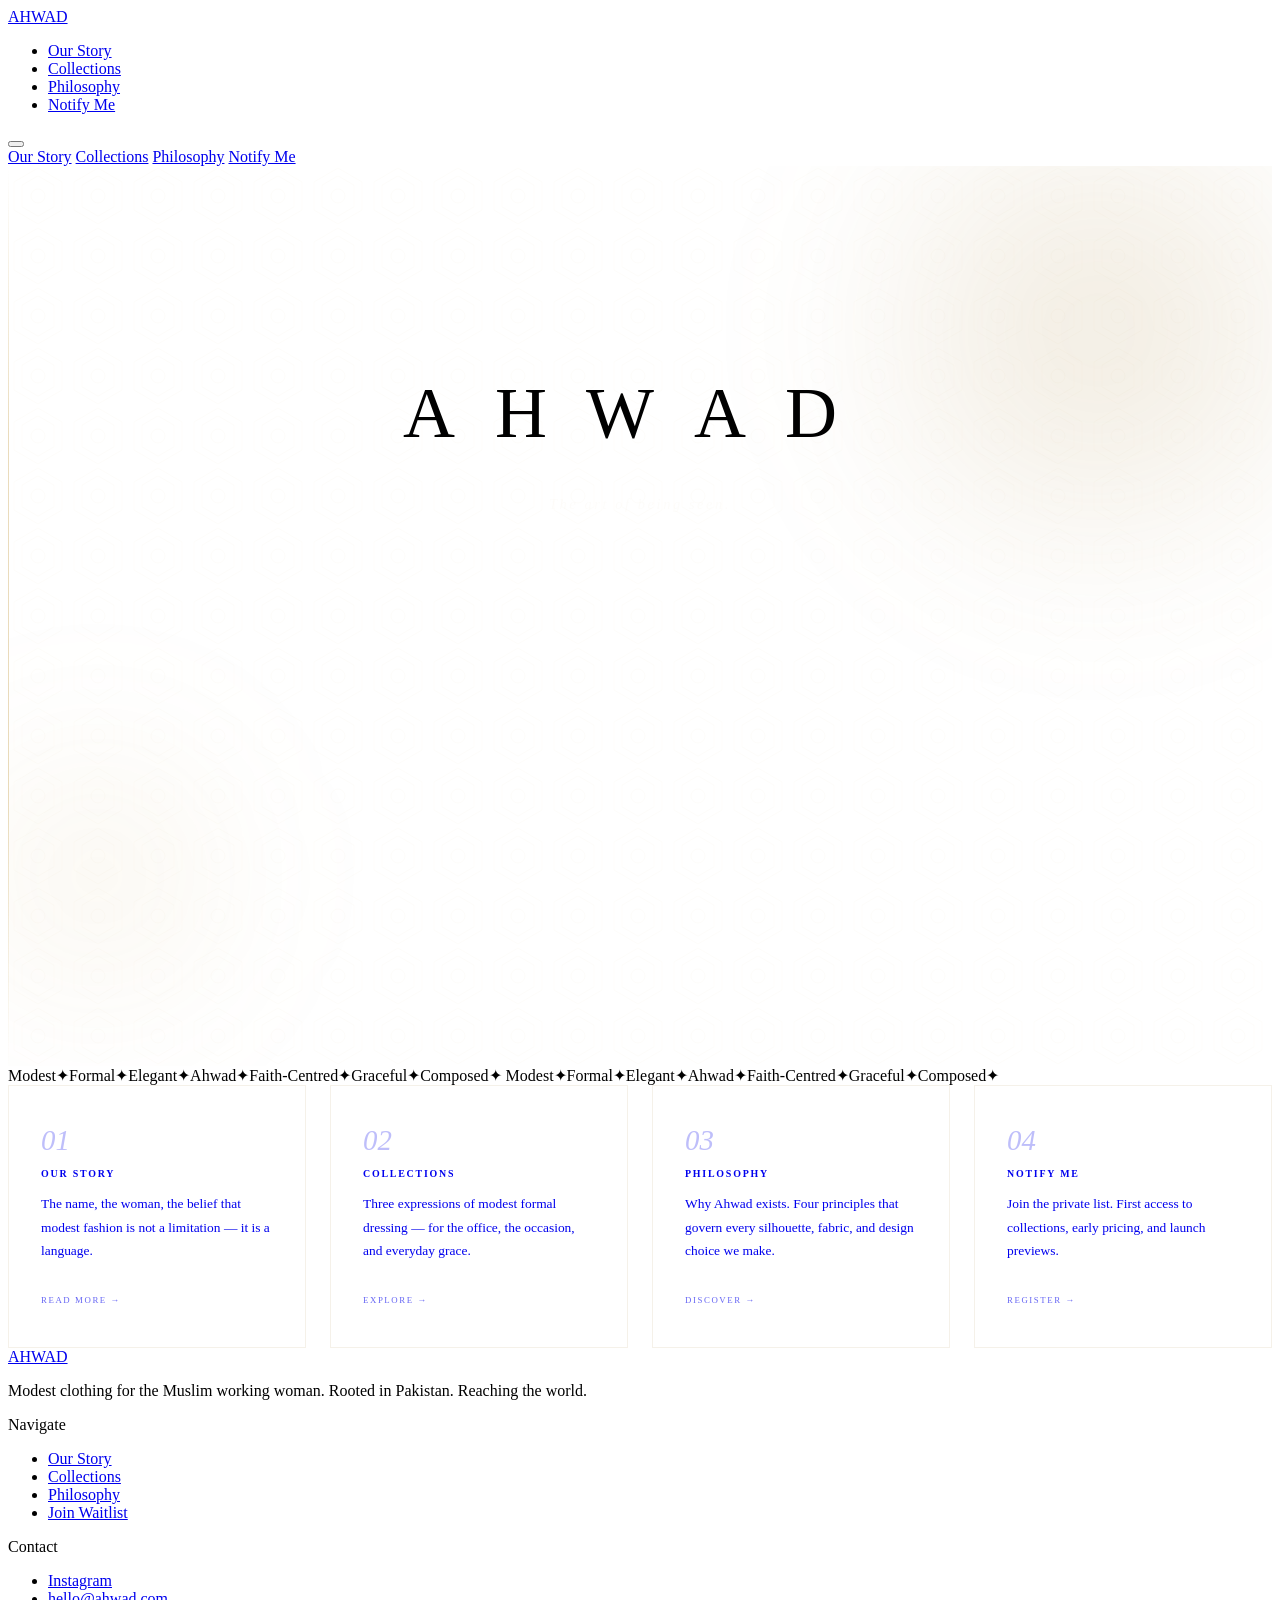
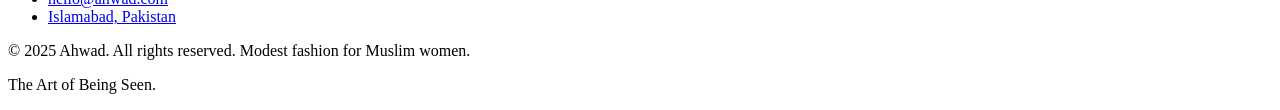
==== index.html @ e4bbf9d6 "Add files via upload" ====
<!DOCTYPE html>
<html lang="en">
<head>
<meta charset="UTF-8"/>
<meta name="viewport" content="width=device-width,initial-scale=1.0"/>
<title>Ahwad — Modest Clothing for Muslim Women | Pakistan &amp; Middle East</title>
<meta name="description" content="Ahwad is a modest fashion brand for Muslim working women in Pakistan and the Middle East. Elegant modest clothing that honours your faith without compromising elegance."/>
<meta name="keywords" content="modest fashion Pakistan, modest clothing Muslim women, Islamic formal wear, hijab fashion, modest workwear, halal fashion"/>
<meta name="robots" content="index,follow"/>
<link rel="canonical" href="https://ahwad.com/"/>
<meta property="og:type" content="website"/>
<meta property="og:url" content="https://ahwad.com/"/>
<meta property="og:title" content="Ahwad — Modest Clothing for Muslim Women"/>
<meta property="og:description" content="Elegant modest fashion for the Muslim working woman in Pakistan and the Middle East."/>
<meta property="og:site_name" content="Ahwad"/>
<meta name="twitter:card" content="summary_large_image"/>
<script type="application/ld+json">{"@context":"https://schema.org","@type":"ClothingStore","name":"Ahwad","description":"Modest fashion brand for Muslim women in Pakistan and the Middle East.","url":"https://ahwad.com","address":{"@type":"PostalAddress","addressLocality":"Islamabad","addressCountry":"PK"},"areaServed":["Pakistan","United Arab Emirates","Saudi Arabia","Kuwait","Qatar"]}</script>
<link rel="preconnect" href="https://fonts.googleapis.com"/>
<link rel="preconnect" href="https://fonts.gstatic.com" crossorigin/>
<link href="https://fonts.googleapis.com/css2?family=Cormorant+Garamond:ital,wght@0,300;1,300;1,400&family=Cinzel:wght@400&family=Jost:wght@300;400&display=swap" rel="stylesheet"/>
<link rel="stylesheet" href="css/style.css"/>
<style>
/* ── HOME ONLY ── */
#ld{position:fixed;inset:0;z-index:9000;background:var(--ink2);display:flex;flex-direction:column;align-items:center;justify-content:center;transition:opacity .7s,visibility .7s}
#ld.out{opacity:0;visibility:hidden}
.lw{display:flex;overflow:hidden}
.lc{font-family:var(--fD);font-size:clamp(2rem,7vw,4.5rem);letter-spacing:.55em;color:var(--c);display:inline-block;transform:translateY(110%);opacity:0;will-change:transform}
.ll{width:0;height:1px;background:var(--g2);margin-top:1.6rem;transition:width .9s ease}
.ls{font-family:var(--fS);font-size:.9rem;font-style:italic;letter-spacing:.18em;color:rgba(250,246,238,.3);margin-top:.9rem;opacity:0;transition:opacity .6s}

.hero{min-height:100svh;position:relative;display:flex;align-items:center;overflow:hidden}
.hbg2{position:absolute;inset:0;background:var(--ink2)}
.orb{position:absolute;border-radius:50%;filter:blur(70px);pointer-events:none;will-change:transform}
.o1{width:min(600px,80vw);height:min(600px,80vw);right:-10%;top:-15%;background:radial-gradient(circle,rgba(160,120,40,.16) 0%,transparent 70%);animation:o1 14s ease-in-out infinite}
.o2{width:min(380px,60vw);height:min(380px,60vw);left:-8%;bottom:0;background:radial-gradient(circle,rgba(196,154,64,.09) 0%,transparent 70%);animation:o2 18s ease-in-out infinite}
@keyframes o1{0%,100%{transform:translate(0,0)}50%{transform:translate(-3%,4%)}}
@keyframes o2{0%,100%{transform:translate(0,0)}50%{transform:translate(2%,-3%)}}
.hiso{position:absolute;inset:0;opacity:.045;background-image:url("data:image/svg+xml,%3Csvg width='60' height='60' viewBox='0 0 60 60' xmlns='http://www.w3.org/2000/svg'%3E%3Cg fill='none' stroke='%23C49840' stroke-width='.6'%3E%3Cpolygon points='30,2 54,16 54,44 30,58 6,44 6,16'/%3E%3Cpolygon points='30,10 46,19 46,41 30,50 14,41 14,19'/%3E%3Ccircle cx='30' cy='30' r='7'/%3E%3C/g%3E%3C/svg%3E")}
.hrl{position:absolute;left:var(--px);top:0;bottom:0;width:1px;background:linear-gradient(to bottom,transparent,rgba(196,154,64,.35) 30%,rgba(196,154,64,.35) 70%,transparent)}
.hcnt{position:relative;z-index:2;padding:0 var(--px) 0 clamp(2.5rem,8vw,7rem);max-width:min(860px,90vw);width:100%}
.hey{display:flex;align-items:center;gap:.9rem;margin-bottom:clamp(1.8rem,4vw,3rem);opacity:0;transform:translateY(14px)}
.eyd{width:5px;height:5px;border-radius:50%;background:var(--g2);animation:pd 2.8s ease-in-out infinite}
@keyframes pd{0%,100%{opacity:1;transform:scale(1)}50%{opacity:.25;transform:scale(.6)}}
.hey span{font-family:var(--fD);font-size:clamp(.48rem,.8vw,.6rem);letter-spacing:.32em;text-transform:uppercase;color:var(--g2)}
.ht{font-family:var(--fS);font-size:clamp(2.8rem,8vw,6.5rem);font-weight:300;line-height:1.02;color:var(--c);margin-bottom:clamp(1.5rem,3vw,2.5rem)}
.tl{display:block;overflow:hidden}.ti{display:block;transform:translateY(110%);will-change:transform}
.ht em{font-style:italic;color:var(--g3)}.ind{padding-left:clamp(1.5rem,4vw,3.5rem)}
.hds{font-family:var(--fS);font-size:clamp(1rem,1.8vw,1.16rem);font-weight:300;font-style:italic;color:rgba(250,246,238,.5);line-height:1.8;max-width:min(460px,85vw);margin-bottom:clamp(2rem,4vw,3.5rem);opacity:0;transform:translateY(18px)}
.hct{display:flex;align-items:center;gap:clamp(1.2rem,3vw,2.5rem);flex-wrap:wrap;opacity:0;transform:translateY(18px)}
.bln{font-family:var(--fD);font-size:clamp(.52rem,.75vw,.6rem);letter-spacing:.2em;text-transform:uppercase;color:rgba(250,246,238,.38);text-decoration:none;border-bottom:1px solid rgba(196,154,64,.22);padding-bottom:2px;transition:all .3s}
.bln:hover{color:var(--g3);border-color:var(--g3)}
.hsc{position:absolute;bottom:clamp(1.5rem,3vw,2.5rem);left:var(--px);display:flex;align-items:center;gap:.9rem;z-index:2;opacity:0}
.scl{width:36px;height:1px;background:rgba(196,154,64,.35);position:relative;overflow:hidden}
.scl::after{content:'';position:absolute;top:0;left:-100%;width:100%;height:100%;background:var(--g2);animation:sp 2.2s ease-in-out infinite}
@keyframes sp{0%{left:-100%}100%{left:100%}}
.sct{font-family:var(--fD);font-size:.52rem;letter-spacing:.28em;text-transform:uppercase;color:rgba(196,154,64,.38)}

/* Quick links grid on home */
.ql{padding:var(--sp) var(--px);background:var(--c);display:grid;grid-template-columns:repeat(4,1fr);gap:1.5rem}
.ql-card{
  display:block;text-decoration:none;padding:2.5rem 2rem;
  background:var(--wh);border:1px solid rgba(160,120,40,.1);
  position:relative;overflow:hidden;transition:transform .4s,border-color .4s,box-shadow .4s;
}
.ql-card::after{content:'';position:absolute;left:0;top:0;bottom:0;width:2px;background:linear-gradient(to bottom,var(--g),var(--g2));transform:scaleY(0);transform-origin:bottom;transition:transform .4s cubic-bezier(.77,0,.18,1)}
.ql-card:hover{transform:translateY(-4px);border-color:rgba(160,120,40,.28);box-shadow:0 8px 30px rgba(160,120,40,.07)}
.ql-card:hover::after{transform:scaleY(1)}
.ql-num{font-family:var(--fS);font-size:1.8rem;font-weight:300;font-style:italic;color:var(--g);opacity:.25;display:block;margin-bottom:.8rem;line-height:1}
.ql-card h3{font-family:var(--fD);font-size:.62rem;letter-spacing:.18em;text-transform:uppercase;color:var(--g);margin-bottom:.5rem}
.ql-card p{font-family:var(--fB);font-weight:300;font-size:.84rem;line-height:1.75;color:var(--ink3)}
.ql-arrow{display:inline-block;margin-top:1.2rem;font-family:var(--fD);font-size:.55rem;letter-spacing:.18em;text-transform:uppercase;color:var(--g2);opacity:.6;transition:opacity .3s,transform .3s}
.ql-card:hover .ql-arrow{opacity:1;transform:translateX(4px)}

@media(max-width:1024px){.ql{grid-template-columns:1fr 1fr}}
@media(max-width:640px){.ql{grid-template-columns:1fr}.hrl{display:none}}
</style>
</head>
<body>

<div id="ld" role="status" aria-label="Loading">
  <div class="lw" aria-hidden="true">
    <span class="lc" id="l0">A</span><span class="lc" id="l1">H</span><span class="lc" id="l2">W</span><span class="lc" id="l3">A</span><span class="lc" id="l4">D</span>
  </div>
  <div class="ll" id="ll"></div>
  <p class="ls" id="ls">The art of being seen.</p>
</div>

<nav id="nav" role="navigation" aria-label="Main navigation">
  <a class="nav-logo" href="index.html">AHWAD</a>
  <ul class="nav-links">
    <li><a href="about.html">Our Story</a></li>
    <li><a href="collections.html">Collections</a></li>
    <li><a href="philosophy.html">Philosophy</a></li>
    <li><a href="waitlist.html">Notify Me</a></li>
  </ul>
  <button class="hbg" id="hbg" aria-label="Open menu" aria-expanded="false"><span></span><span></span><span></span></button>
</nav>
<div class="mob" id="mob" role="dialog" aria-modal="true">
  <a href="about.html" onclick="closeMenu()">Our Story</a>
  <a href="collections.html" onclick="closeMenu()">Collections</a>
  <a href="philosophy.html" onclick="closeMenu()">Philosophy</a>
  <a href="waitlist.html" onclick="closeMenu()">Notify Me</a>
</div>

<section class="hero" aria-labelledby="hero-h">
  <div class="hbg2" aria-hidden="true"></div>
  <div class="orb o1" aria-hidden="true"></div>
  <div class="orb o2" aria-hidden="true"></div>
  <div class="hiso" aria-hidden="true"></div>
  <div class="hrl" aria-hidden="true"></div>
  <div class="hcnt">
    <p class="hey" id="ey"><span class="eyd" aria-hidden="true"></span><span>Modest Fashion — Pakistan &amp; Middle East — Launching Soon</span></p>
    <h1 class="ht" id="hero-h">
      <span class="tl"><span class="ti" id="t0">The art</span></span>
      <span class="tl"><span class="ti ind" id="t1">of being <em>seen.</em></span></span>
    </h1>
    <p class="hds" id="hd">For the Muslim woman who moves through the world with intention — dressed not to seek attention, but impossible to ignore.</p>
    <div class="hct" id="hc">
      <a href="waitlist.html" class="btn-gold"><span>Join the Waitlist</span></a>
      <a href="about.html" class="bln">Our Story</a>
    </div>
  </div>
  <div class="hsc" id="hs" aria-hidden="true"><div class="scl"></div><span class="sct">Explore</span></div>
</section>

<div class="mq" aria-hidden="true">
  <div class="mqt">
    <span class="mi">Modest</span><span class="ms">✦</span><span class="mi">Formal</span><span class="ms">✦</span><span class="mi">Elegant</span><span class="ms">✦</span><span class="mi">Ahwad</span><span class="ms">✦</span><span class="mi">Faith-Centred</span><span class="ms">✦</span><span class="mi">Graceful</span><span class="ms">✦</span><span class="mi">Composed</span><span class="ms">✦</span>
    <span class="mi">Modest</span><span class="ms">✦</span><span class="mi">Formal</span><span class="ms">✦</span><span class="mi">Elegant</span><span class="ms">✦</span><span class="mi">Ahwad</span><span class="ms">✦</span><span class="mi">Faith-Centred</span><span class="ms">✦</span><span class="mi">Graceful</span><span class="ms">✦</span><span class="mi">Composed</span><span class="ms">✦</span>
  </div>
</div>

<section class="ql" aria-label="Site navigation cards">
  <a class="ql-card rv" href="about.html" aria-label="Read our brand story">
    <span class="ql-num">01</span>
    <h3>Our Story</h3>
    <p>The name, the woman, the belief that modest fashion is not a limitation — it is a language.</p>
    <span class="ql-arrow">Read More →</span>
  </a>
  <a class="ql-card rv d1" href="collections.html" aria-label="View our collections">
    <span class="ql-num">02</span>
    <h3>Collections</h3>
    <p>Three expressions of modest formal dressing — for the office, the occasion, and everyday grace.</p>
    <span class="ql-arrow">Explore →</span>
  </a>
  <a class="ql-card rv d2" href="philosophy.html" aria-label="Our design philosophy">
    <span class="ql-num">03</span>
    <h3>Philosophy</h3>
    <p>Why Ahwad exists. Four principles that govern every silhouette, fabric, and design choice we make.</p>
    <span class="ql-arrow">Discover →</span>
  </a>
  <a class="ql-card rv d3" href="waitlist.html" aria-label="Join the waitlist">
    <span class="ql-num">04</span>
    <h3>Notify Me</h3>
    <p>Join the private list. First access to collections, early pricing, and launch previews.</p>
    <span class="ql-arrow">Register →</span>
  </a>
</section>

<footer role="contentinfo">
  <div class="fg">
    <div class="fb"><a class="fbl" href="index.html">AHWAD</a><p>Modest clothing for the Muslim working woman. Rooted in Pakistan. Reaching the world.</p></div>
    <nav class="fc" aria-label="Footer nav"><span class="fct">Navigate</span><ul><li><a href="about.html">Our Story</a></li><li><a href="collections.html">Collections</a></li><li><a href="philosophy.html">Philosophy</a></li><li><a href="waitlist.html">Join Waitlist</a></li></ul></nav>
    <div class="fc"><span class="fct">Contact</span><ul><li><a href="https://instagram.com/ahwad" rel="noopener" target="_blank">Instagram</a></li><li><a href="mailto:hello@ahwad.com">hello@ahwad.com</a></li><li><a href="about.html">Islamabad, Pakistan</a></li></ul></div>
  </div>
  <div class="fbt"><p>© 2025 Ahwad. All rights reserved. Modest fashion for Muslim women.</p><p>The Art of Being Seen.</p></div>
</footer>

<script>
(function(){
  function t(el,d,p){if(!el)return;setTimeout(()=>Object.assign(el.style,p),d)}
  [0,1,2,3,4].forEach(i=>{t(document.getElementById('l'+i),160+i*75,{transition:'transform .65s cubic-bezier(.33,1,.68,1),opacity .65s',transform:'translateY(0)',opacity:'1'})});
  t(document.getElementById('ll'),600,{width:'140px'});
  t(document.getElementById('ls'),800,{opacity:'1'});
  let started=false;
  function startHero(){
    if(started)return;started=true;
    t(document.getElementById('ey'),60,{transition:'opacity .65s ease,transform .65s ease',opacity:'1',transform:'translateY(0)'});
    t(document.getElementById('t0'),160,{transition:'transform .9s cubic-bezier(.33,1,.68,1)',transform:'translateY(0)'});
    t(document.getElementById('t1'),300,{transition:'transform .9s cubic-bezier(.33,1,.68,1)',transform:'translateY(0)'});
    t(document.getElementById('hd'),500,{transition:'opacity .75s ease,transform .75s ease',opacity:'1',transform:'translateY(0)'});
    t(document.getElementById('hc'),660,{transition:'opacity .75s ease,transform .75s ease',opacity:'1',transform:'translateY(0)'});
    t(document.getElementById('hs'),1050,{transition:'opacity .7s ease',opacity:'1'});
  }
  window.addEventListener('load',()=>setTimeout(()=>{document.getElementById('ld').classList.add('out');startHero()},1800));
  setTimeout(()=>{document.getElementById('ld').classList.add('out');startHero()},3200);
})();
</script>
<script src="js/nav.js"></script>
</body>
</html>
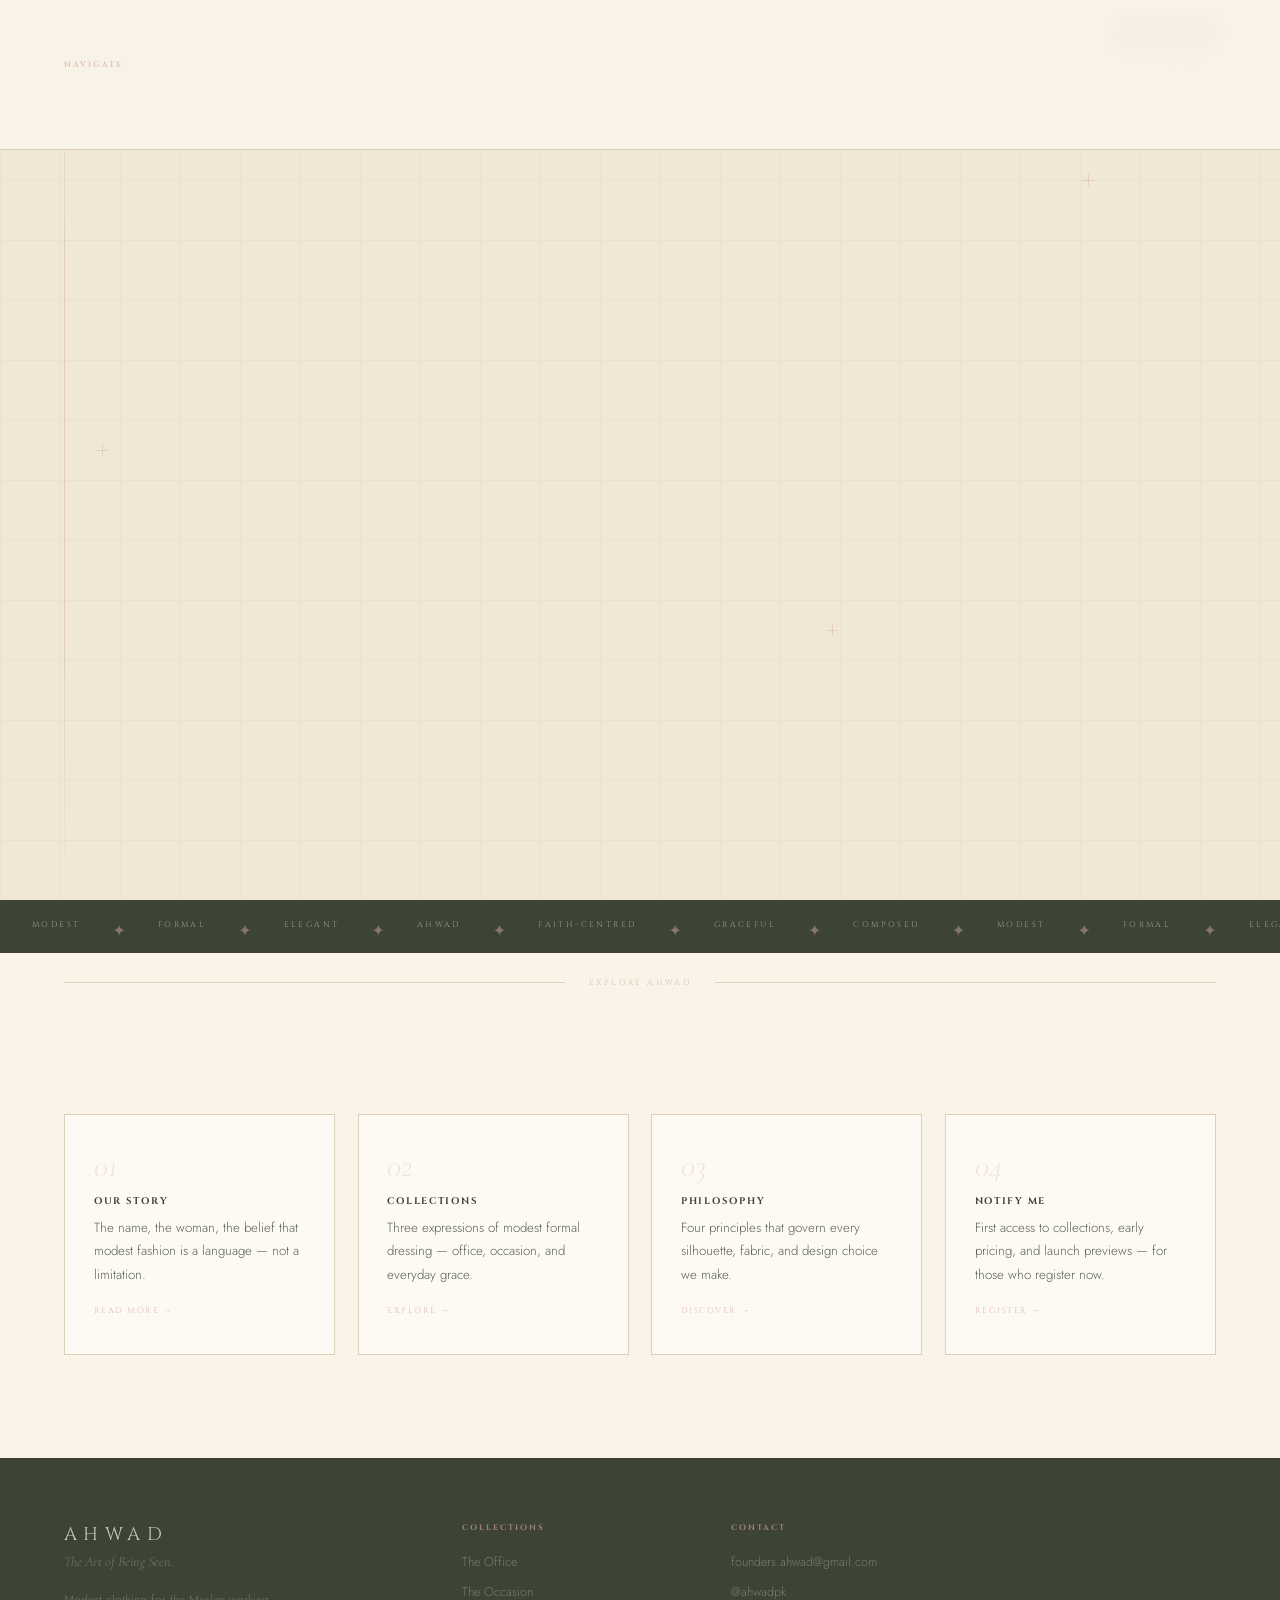
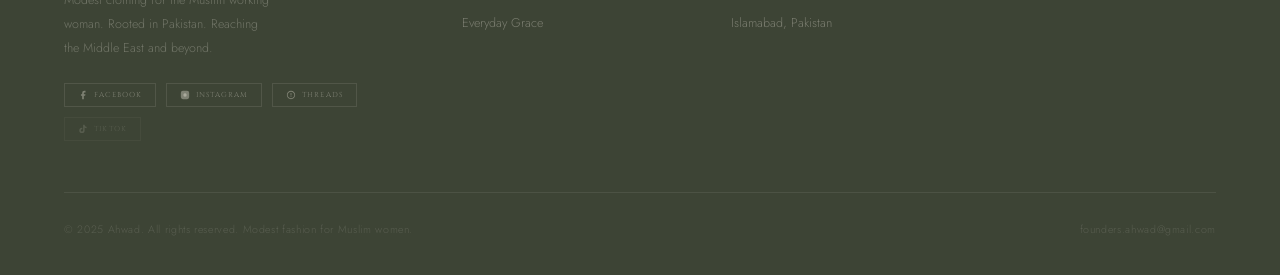
==== commit b61bd860: "Add files via upload" ====
--- a/index.html
+++ b/index.html
@@ -1,101 +1,107 @@
 <!DOCTYPE html>
 <html lang="en">
 <head>
-<meta charset="UTF-8"/>
-<meta name="viewport" content="width=device-width,initial-scale=1.0"/>
+<meta charset="UTF-8"/><meta name="viewport" content="width=device-width,initial-scale=1.0"/>
 <title>Ahwad — Modest Clothing for Muslim Women | Pakistan &amp; Middle East</title>
-<meta name="description" content="Ahwad is a modest fashion brand for Muslim working women in Pakistan and the Middle East. Elegant modest clothing that honours your faith without compromising elegance."/>
-<meta name="keywords" content="modest fashion Pakistan, modest clothing Muslim women, Islamic formal wear, hijab fashion, modest workwear, halal fashion"/>
+<meta name="description" content="Ahwad is a modest fashion brand for Muslim working women in Pakistan and the Middle East. Elegant modest clothing, formal hijab styles, and occasion wear that honours your faith."/>
+<meta name="keywords" content="modest fashion Pakistan, modest clothing Muslim women, Islamic formal wear, hijab fashion, modest workwear, halal fashion, Pakistani modest brand"/>
 <meta name="robots" content="index,follow"/>
 <link rel="canonical" href="https://ahwad.com/"/>
-<meta property="og:type" content="website"/>
-<meta property="og:url" content="https://ahwad.com/"/>
+<meta property="og:type" content="website"/><meta property="og:url" content="https://ahwad.com/"/>
 <meta property="og:title" content="Ahwad — Modest Clothing for Muslim Women"/>
 <meta property="og:description" content="Elegant modest fashion for the Muslim working woman in Pakistan and the Middle East."/>
-<meta property="og:site_name" content="Ahwad"/>
 <meta name="twitter:card" content="summary_large_image"/>
-<script type="application/ld+json">{"@context":"https://schema.org","@type":"ClothingStore","name":"Ahwad","description":"Modest fashion brand for Muslim women in Pakistan and the Middle East.","url":"https://ahwad.com","address":{"@type":"PostalAddress","addressLocality":"Islamabad","addressCountry":"PK"},"areaServed":["Pakistan","United Arab Emirates","Saudi Arabia","Kuwait","Qatar"]}</script>
-<link rel="preconnect" href="https://fonts.googleapis.com"/>
-<link rel="preconnect" href="https://fonts.gstatic.com" crossorigin/>
-<link href="https://fonts.googleapis.com/css2?family=Cormorant+Garamond:ital,wght@0,300;1,300;1,400&family=Cinzel:wght@400&family=Jost:wght@300;400&display=swap" rel="stylesheet"/>
-<link rel="stylesheet" href="css/style.css"/>
+<script type="application/ld+json">{"@context":"https://schema.org","@type":"ClothingStore","name":"Ahwad","description":"Modest fashion brand for Muslim women in Pakistan and the Middle East.","url":"https://ahwad.com","email":"founders.ahwad@gmail.com","sameAs":["https://www.facebook.com/AhwadPk/","https://www.instagram.com/ahwadpk/","https://www.threads.com/@ahwadpk"],"address":{"@type":"PostalAddress","addressLocality":"Islamabad","addressCountry":"PK"},"areaServed":["Pakistan","UAE","Saudi Arabia","Kuwait","Qatar"]}</script>
+<link rel="stylesheet" href="style.css"/>
 <style>
-/* ── HOME ONLY ── */
-#ld{position:fixed;inset:0;z-index:9000;background:var(--ink2);display:flex;flex-direction:column;align-items:center;justify-content:center;transition:opacity .7s,visibility .7s}
+/* ── HOME LOADER ── */
+#ld{position:fixed;inset:0;z-index:9000;background:var(--parch);display:flex;flex-direction:column;align-items:center;justify-content:center;transition:opacity .7s,visibility .7s;border-bottom:none}
 #ld.out{opacity:0;visibility:hidden}
 .lw{display:flex;overflow:hidden}
-.lc{font-family:var(--fD);font-size:clamp(2rem,7vw,4.5rem);letter-spacing:.55em;color:var(--c);display:inline-block;transform:translateY(110%);opacity:0;will-change:transform}
-.ll{width:0;height:1px;background:var(--g2);margin-top:1.6rem;transition:width .9s ease}
-.ls{font-family:var(--fS);font-size:.9rem;font-style:italic;letter-spacing:.18em;color:rgba(250,246,238,.3);margin-top:.9rem;opacity:0;transition:opacity .6s}
-
-.hero{min-height:100svh;position:relative;display:flex;align-items:center;overflow:hidden}
-.hbg2{position:absolute;inset:0;background:var(--ink2)}
-.orb{position:absolute;border-radius:50%;filter:blur(70px);pointer-events:none;will-change:transform}
-.o1{width:min(600px,80vw);height:min(600px,80vw);right:-10%;top:-15%;background:radial-gradient(circle,rgba(160,120,40,.16) 0%,transparent 70%);animation:o1 14s ease-in-out infinite}
-.o2{width:min(380px,60vw);height:min(380px,60vw);left:-8%;bottom:0;background:radial-gradient(circle,rgba(196,154,64,.09) 0%,transparent 70%);animation:o2 18s ease-in-out infinite}
-@keyframes o1{0%,100%{transform:translate(0,0)}50%{transform:translate(-3%,4%)}}
-@keyframes o2{0%,100%{transform:translate(0,0)}50%{transform:translate(2%,-3%)}}
-.hiso{position:absolute;inset:0;opacity:.045;background-image:url("data:image/svg+xml,%3Csvg width='60' height='60' viewBox='0 0 60 60' xmlns='http://www.w3.org/2000/svg'%3E%3Cg fill='none' stroke='%23C49840' stroke-width='.6'%3E%3Cpolygon points='30,2 54,16 54,44 30,58 6,44 6,16'/%3E%3Cpolygon points='30,10 46,19 46,41 30,50 14,41 14,19'/%3E%3Ccircle cx='30' cy='30' r='7'/%3E%3C/g%3E%3C/svg%3E")}
-.hrl{position:absolute;left:var(--px);top:0;bottom:0;width:1px;background:linear-gradient(to bottom,transparent,rgba(196,154,64,.35) 30%,rgba(196,154,64,.35) 70%,transparent)}
-.hcnt{position:relative;z-index:2;padding:0 var(--px) 0 clamp(2.5rem,8vw,7rem);max-width:min(860px,90vw);width:100%}
-.hey{display:flex;align-items:center;gap:.9rem;margin-bottom:clamp(1.8rem,4vw,3rem);opacity:0;transform:translateY(14px)}
-.eyd{width:5px;height:5px;border-radius:50%;background:var(--g2);animation:pd 2.8s ease-in-out infinite}
+.lc{font-family:var(--fD);font-size:clamp(2rem,7vw,4.5rem);letter-spacing:.55em;color:var(--sage);display:inline-block;transform:translateY(110%);opacity:0}
+.ll{width:0;height:1px;background:var(--rose);margin-top:1.4rem;transition:width .9s ease}
+.ls{font-family:var(--fS);font-size:.9rem;font-style:italic;letter-spacing:.18em;color:var(--sage3);margin-top:.9rem;opacity:0;transition:opacity .6s}
+/* sketch line under loader logo */
+.l-rule{width:0;height:1px;background:var(--parch3);margin-top:.4rem;transition:width 1.2s .2s ease}
+
+/* ── HERO ── */
+.hero{min-height:100svh;position:relative;display:flex;align-items:center;overflow:hidden;background:var(--parch2)}
+/* sketch grid lines */
+.hero-grid{position:absolute;inset:0;opacity:.06;
+  background-image:linear-gradient(var(--sage3) 1px,transparent 1px),linear-gradient(90deg,var(--sage3) 1px,transparent 1px);
+  background-size:60px 60px}
+/* sketch cross marks */
+.hero-cross{position:absolute;pointer-events:none}
+.hero-cross::before,.hero-cross::after{content:'';position:absolute;background:var(--rose);opacity:.25}
+.hero-cross::before{width:1px;height:12px;top:-6px;left:0}
+.hero-cross::after{width:12px;height:1px;top:0;left:-6px}
+.hc1{top:20%;right:15%}
+.hc2{bottom:30%;right:35%}
+.hc3{top:50%;left:8%}
+
+.hero-rule{position:absolute;left:var(--px);top:0;bottom:0;width:1px;background:linear-gradient(to bottom,transparent,rgba(196,137,122,.3) 30%,rgba(196,137,122,.3) 70%,transparent)}
+.hero-content{position:relative;z-index:2;padding:0 var(--px) 0 clamp(2.5rem,8vw,7rem);max-width:min(860px,90vw);width:100%}
+
+.hey{display:flex;align-items:center;gap:.9rem;margin-bottom:clamp(2rem,4vw,3rem);opacity:0;transform:translateY(14px)}
+.eyd{width:5px;height:5px;border-radius:50%;background:var(--rose);animation:pd 2.8s ease-in-out infinite}
 @keyframes pd{0%,100%{opacity:1;transform:scale(1)}50%{opacity:.25;transform:scale(.6)}}
-.hey span{font-family:var(--fD);font-size:clamp(.48rem,.8vw,.6rem);letter-spacing:.32em;text-transform:uppercase;color:var(--g2)}
-.ht{font-family:var(--fS);font-size:clamp(2.8rem,8vw,6.5rem);font-weight:300;line-height:1.02;color:var(--c);margin-bottom:clamp(1.5rem,3vw,2.5rem)}
-.tl{display:block;overflow:hidden}.ti{display:block;transform:translateY(110%);will-change:transform}
-.ht em{font-style:italic;color:var(--g3)}.ind{padding-left:clamp(1.5rem,4vw,3.5rem)}
-.hds{font-family:var(--fS);font-size:clamp(1rem,1.8vw,1.16rem);font-weight:300;font-style:italic;color:rgba(250,246,238,.5);line-height:1.8;max-width:min(460px,85vw);margin-bottom:clamp(2rem,4vw,3.5rem);opacity:0;transform:translateY(18px)}
+.hey span{font-family:var(--fD);font-size:clamp(.48rem,.75vw,.58rem);letter-spacing:.32em;text-transform:uppercase;color:var(--sage3)}
+
+.ht{font-family:var(--fS);font-size:clamp(3rem,8.5vw,7rem);font-weight:300;line-height:1.0;color:var(--sage);margin-bottom:clamp(1.5rem,3vw,2.5rem)}
+.tl{display:block;overflow:hidden}
+.ti{display:block;transform:translateY(110%)}
+.ht em{font-style:italic;color:var(--rose)}
+.ind{padding-left:clamp(1.5rem,4vw,4rem)}
+
+.hds{font-family:var(--fS);font-size:clamp(1rem,1.8vw,1.18rem);font-weight:300;font-style:italic;color:var(--sage3);line-height:1.8;max-width:min(460px,85vw);margin-bottom:clamp(2rem,4vw,3.5rem);opacity:0;transform:translateY(18px)}
 .hct{display:flex;align-items:center;gap:clamp(1.2rem,3vw,2.5rem);flex-wrap:wrap;opacity:0;transform:translateY(18px)}
-.bln{font-family:var(--fD);font-size:clamp(.52rem,.75vw,.6rem);letter-spacing:.2em;text-transform:uppercase;color:rgba(250,246,238,.38);text-decoration:none;border-bottom:1px solid rgba(196,154,64,.22);padding-bottom:2px;transition:all .3s}
-.bln:hover{color:var(--g3);border-color:var(--g3)}
-.hsc{position:absolute;bottom:clamp(1.5rem,3vw,2.5rem);left:var(--px);display:flex;align-items:center;gap:.9rem;z-index:2;opacity:0}
-.scl{width:36px;height:1px;background:rgba(196,154,64,.35);position:relative;overflow:hidden}
-.scl::after{content:'';position:absolute;top:0;left:-100%;width:100%;height:100%;background:var(--g2);animation:sp 2.2s ease-in-out infinite}
-@keyframes sp{0%{left:-100%}100%{left:100%}}
-.sct{font-family:var(--fD);font-size:.52rem;letter-spacing:.28em;text-transform:uppercase;color:rgba(196,154,64,.38)}
-
-/* Quick links grid on home */
-.ql{padding:var(--sp) var(--px);background:var(--c);display:grid;grid-template-columns:repeat(4,1fr);gap:1.5rem}
-.ql-card{
-  display:block;text-decoration:none;padding:2.5rem 2rem;
-  background:var(--wh);border:1px solid rgba(160,120,40,.1);
-  position:relative;overflow:hidden;transition:transform .4s,border-color .4s,box-shadow .4s;
-}
-.ql-card::after{content:'';position:absolute;left:0;top:0;bottom:0;width:2px;background:linear-gradient(to bottom,var(--g),var(--g2));transform:scaleY(0);transform-origin:bottom;transition:transform .4s cubic-bezier(.77,0,.18,1)}
-.ql-card:hover{transform:translateY(-4px);border-color:rgba(160,120,40,.28);box-shadow:0 8px 30px rgba(160,120,40,.07)}
-.ql-card:hover::after{transform:scaleY(1)}
-.ql-num{font-family:var(--fS);font-size:1.8rem;font-weight:300;font-style:italic;color:var(--g);opacity:.25;display:block;margin-bottom:.8rem;line-height:1}
-.ql-card h3{font-family:var(--fD);font-size:.62rem;letter-spacing:.18em;text-transform:uppercase;color:var(--g);margin-bottom:.5rem}
-.ql-card p{font-family:var(--fB);font-weight:300;font-size:.84rem;line-height:1.75;color:var(--ink3)}
-.ql-arrow{display:inline-block;margin-top:1.2rem;font-family:var(--fD);font-size:.55rem;letter-spacing:.18em;text-transform:uppercase;color:var(--g2);opacity:.6;transition:opacity .3s,transform .3s}
+
+/* sketch decorative bracket on hero right */
+.hero-bracket{position:absolute;right:clamp(2rem,8vw,8rem);top:50%;transform:translateY(-50%);width:160px;opacity:0}
+.hero-bracket svg{width:100%;height:auto}
+
+/* ── HOME NAV CARDS ── */
+.ql{padding:var(--sp) var(--px);background:var(--parch);display:grid;grid-template-columns:repeat(4,1fr);gap:1.4rem}
+.ql-card{display:block;text-decoration:none;padding:2.2rem 1.8rem;position:relative}
+.ql-card::after{content:'';position:absolute;top:.4rem;left:.4rem;right:.4rem;bottom:.4rem;border:1px solid transparent;transition:border-color .4s;pointer-events:none}
+.ql-card:hover::after{border-color:rgba(196,137,122,.2)}
+.ql-card:hover{transform:translateY(-3px);box-shadow:0 6px 28px rgba(196,137,122,.08)}
+.ql-num{font-family:var(--fS);font-size:2rem;font-weight:300;font-style:italic;color:var(--rose);opacity:.2;display:block;margin-bottom:.8rem;line-height:1}
+.ql-card h3{font-family:var(--fD);font-size:.6rem;letter-spacing:.18em;text-transform:uppercase;color:var(--sage);margin-bottom:.5rem}
+.ql-card p{font-family:var(--fB);font-weight:300;font-size:.83rem;line-height:1.75;color:var(--sage2)}
+.ql-arrow{display:inline-block;margin-top:1.2rem;font-family:var(--fD);font-size:.52rem;letter-spacing:.18em;text-transform:uppercase;color:var(--rose);opacity:.55;transition:opacity .3s,transform .3s}
 .ql-card:hover .ql-arrow{opacity:1;transform:translateX(4px)}
 
+/* sketch divider */
+.sketch-div{padding:1.5rem var(--px);display:flex;align-items:center;gap:1.5rem;background:var(--parch)}
+.sketch-div::before,.sketch-div::after{content:'';flex:1;height:1px;background:var(--parch3)}
+.sketch-div span{font-family:var(--fD);font-size:.5rem;letter-spacing:.3em;text-transform:uppercase;color:var(--rose);opacity:.5;white-space:nowrap}
+
 @media(max-width:1024px){.ql{grid-template-columns:1fr 1fr}}
-@media(max-width:640px){.ql{grid-template-columns:1fr}.hrl{display:none}}
+@media(max-width:640px){.ql{grid-template-columns:1fr}.hero-rule{display:none}.hero-bracket{display:none}}
 </style>
 </head>
 <body>
-
-<div id="ld" role="status" aria-label="Loading">
+<div id="ld" role="status" aria-label="Loading Ahwad">
   <div class="lw" aria-hidden="true">
     <span class="lc" id="l0">A</span><span class="lc" id="l1">H</span><span class="lc" id="l2">W</span><span class="lc" id="l3">A</span><span class="lc" id="l4">D</span>
   </div>
+  <div class="l-rule" id="lr"></div>
   <div class="ll" id="ll"></div>
   <p class="ls" id="ls">The art of being seen.</p>
 </div>
 
 <nav id="nav" role="navigation" aria-label="Main navigation">
-  <a class="nav-logo" href="index.html">AHWAD</a>
+  <a class="nav-logo" href="index.html" aria-label="Ahwad Home">AHWAD</a>
   <ul class="nav-links">
     <li><a href="about.html">Our Story</a></li>
     <li><a href="collections.html">Collections</a></li>
     <li><a href="philosophy.html">Philosophy</a></li>
-    <li><a href="waitlist.html">Notify Me</a></li>
+    <li class="nav-pill"><a href="waitlist.html">Notify Me</a></li>
   </ul>
   <button class="hbg" id="hbg" aria-label="Open menu" aria-expanded="false"><span></span><span></span><span></span></button>
 </nav>
-<div class="mob" id="mob" role="dialog" aria-modal="true">
+<div class="mob" id="mob" role="dialog" aria-modal="true" aria-label="Mobile navigation">
   <a href="about.html" onclick="closeMenu()">Our Story</a>
   <a href="collections.html" onclick="closeMenu()">Collections</a>
   <a href="philosophy.html" onclick="closeMenu()">Philosophy</a>
@@ -103,12 +109,13 @@
 </div>
 
 <section class="hero" aria-labelledby="hero-h">
-  <div class="hbg2" aria-hidden="true"></div>
-  <div class="orb o1" aria-hidden="true"></div>
-  <div class="orb o2" aria-hidden="true"></div>
-  <div class="hiso" aria-hidden="true"></div>
-  <div class="hrl" aria-hidden="true"></div>
-  <div class="hcnt">
+  <div class="hero-grid" aria-hidden="true"></div>
+  <div class="hero-cross hc1" aria-hidden="true"></div>
+  <div class="hero-cross hc2" aria-hidden="true"></div>
+  <div class="hero-cross hc3" aria-hidden="true"></div>
+  <div class="hero-rule" aria-hidden="true"></div>
+
+  <div class="hero-content">
     <p class="hey" id="ey"><span class="eyd" aria-hidden="true"></span><span>Modest Fashion — Pakistan &amp; Middle East — Launching Soon</span></p>
     <h1 class="ht" id="hero-h">
       <span class="tl"><span class="ti" id="t0">The art</span></span>
@@ -116,11 +123,33 @@
     </h1>
     <p class="hds" id="hd">For the Muslim woman who moves through the world with intention — dressed not to seek attention, but impossible to ignore.</p>
     <div class="hct" id="hc">
-      <a href="waitlist.html" class="btn-gold"><span>Join the Waitlist</span></a>
-      <a href="about.html" class="bln">Our Story</a>
-    </div>
-  </div>
-  <div class="hsc" id="hs" aria-hidden="true"><div class="scl"></div><span class="sct">Explore</span></div>
+      <a href="waitlist.html" class="btn-sage" aria-label="Join the Ahwad waitlist"><span>Join the Waitlist</span></a>
+      <a href="about.html" class="btn-outline">Our Story</a>
+    </div>
+  </div>
+
+  <!-- Sketch bracket decoration -->
+  <div class="hero-bracket" id="hbr" aria-hidden="true">
+    <svg viewBox="0 0 160 280" fill="none" xmlns="http://www.w3.org/2000/svg">
+      <rect x="1" y="1" width="158" height="278" stroke="#C4897A" stroke-width="0.6" opacity="0.3"/>
+      <line x1="1" y1="1" x2="20" y2="1" stroke="#C4897A" stroke-width="1.2" opacity="0.5"/>
+      <line x1="1" y1="1" x2="1" y2="20" stroke="#C4897A" stroke-width="1.2" opacity="0.5"/>
+      <line x1="159" y1="1" x2="140" y2="1" stroke="#C4897A" stroke-width="1.2" opacity="0.5"/>
+      <line x1="159" y1="1" x2="159" y2="20" stroke="#C4897A" stroke-width="1.2" opacity="0.5"/>
+      <line x1="1" y1="279" x2="20" y2="279" stroke="#C4897A" stroke-width="1.2" opacity="0.5"/>
+      <line x1="1" y1="279" x2="1" y2="260" stroke="#C4897A" stroke-width="1.2" opacity="0.5"/>
+      <line x1="159" y1="279" x2="140" y2="279" stroke="#C4897A" stroke-width="1.2" opacity="0.5"/>
+      <line x1="159" y1="279" x2="159" y2="260" stroke="#C4897A" stroke-width="1.2" opacity="0.5"/>
+      <ellipse cx="80" cy="60" rx="22" ry="28" stroke="#C4897A" stroke-width="0.7" opacity="0.35"/>
+      <path d="M58 86 Q46 130 44 185 Q42 225 40 265 Q60 278 80 280 Q100 278 120 265 Q118 225 116 185 Q114 130 102 86Z" stroke="#C4897A" stroke-width="0.7" fill="none" opacity="0.3"/>
+      <path d="M58 94 Q36 134 30 175" stroke="#C4897A" stroke-width="0.6" opacity="0.2"/>
+      <path d="M102 94 Q124 134 130 175" stroke="#C4897A" stroke-width="0.6" opacity="0.2"/>
+      <circle cx="80" cy="60" r="3" fill="#C4897A" opacity="0.2"/>
+      <line x1="80" y1="20" x2="80" y2="32" stroke="#C4897A" stroke-width="0.6" opacity="0.2"/>
+      <text x="80" y="248" font-family="serif" font-size="7" fill="#C4897A" opacity="0.25" text-anchor="middle" font-style="italic">campaign imagery</text>
+      <text x="80" y="260" font-family="serif" font-size="7" fill="#C4897A" opacity="0.2" text-anchor="middle" font-style="italic">coming soon</text>
+    </svg>
+  </div>
 </section>
 
 <div class="mq" aria-hidden="true">
@@ -130,48 +159,96 @@
   </div>
 </div>
 
-<section class="ql" aria-label="Site navigation cards">
-  <a class="ql-card rv" href="about.html" aria-label="Read our brand story">
+<div class="sketch-div" aria-hidden="true"><span>Explore Ahwad</span></div>
+
+<section class="ql" aria-label="Site sections">
+  <a class="ql-card sk-card rv" href="about.html" aria-label="Read our brand story">
     <span class="ql-num">01</span>
     <h3>Our Story</h3>
-    <p>The name, the woman, the belief that modest fashion is not a limitation — it is a language.</p>
+    <p>The name, the woman, the belief that modest fashion is a language — not a limitation.</p>
     <span class="ql-arrow">Read More →</span>
   </a>
-  <a class="ql-card rv d1" href="collections.html" aria-label="View our collections">
+  <a class="ql-card sk-card rv d1" href="collections.html" aria-label="View collections">
     <span class="ql-num">02</span>
     <h3>Collections</h3>
-    <p>Three expressions of modest formal dressing — for the office, the occasion, and everyday grace.</p>
+    <p>Three expressions of modest formal dressing — office, occasion, and everyday grace.</p>
     <span class="ql-arrow">Explore →</span>
   </a>
-  <a class="ql-card rv d2" href="philosophy.html" aria-label="Our design philosophy">
+  <a class="ql-card sk-card rv d2" href="philosophy.html" aria-label="Our design philosophy">
     <span class="ql-num">03</span>
     <h3>Philosophy</h3>
-    <p>Why Ahwad exists. Four principles that govern every silhouette, fabric, and design choice we make.</p>
+    <p>Four principles that govern every silhouette, fabric, and design choice we make.</p>
     <span class="ql-arrow">Discover →</span>
   </a>
-  <a class="ql-card rv d3" href="waitlist.html" aria-label="Join the waitlist">
+  <a class="ql-card sk-card rv d3" href="waitlist.html" aria-label="Join the waitlist">
     <span class="ql-num">04</span>
     <h3>Notify Me</h3>
-    <p>Join the private list. First access to collections, early pricing, and launch previews.</p>
+    <p>First access to collections, early pricing, and launch previews — for those who register now.</p>
     <span class="ql-arrow">Register →</span>
   </a>
 </section>
 
 <footer role="contentinfo">
-  <div class="fg">
-    <div class="fb"><a class="fbl" href="index.html">AHWAD</a><p>Modest clothing for the Muslim working woman. Rooted in Pakistan. Reaching the world.</p></div>
-    <nav class="fc" aria-label="Footer nav"><span class="fct">Navigate</span><ul><li><a href="about.html">Our Story</a></li><li><a href="collections.html">Collections</a></li><li><a href="philosophy.html">Philosophy</a></li><li><a href="waitlist.html">Join Waitlist</a></li></ul></nav>
-    <div class="fc"><span class="fct">Contact</span><ul><li><a href="https://instagram.com/ahwad" rel="noopener" target="_blank">Instagram</a></li><li><a href="mailto:hello@ahwad.com">hello@ahwad.com</a></li><li><a href="about.html">Islamabad, Pakistan</a></li></ul></div>
-  </div>
-  <div class="fbt"><p>© 2025 Ahwad. All rights reserved. Modest fashion for Muslim women.</p><p>The Art of Being Seen.</p></div>
+  <div class="footer-inner">
+    <div class="footer-brand">
+      <a class="f-logo" href="index.html">AHWAD</a>
+      <span class="f-tagline">The Art of Being Seen.</span>
+      <p>Modest clothing for the Muslim working woman. Rooted in Pakistan. Reaching the Middle East and beyond.</p>
+      <div class="soc-row">
+        <a class="soc-btn" href="https://www.facebook.com/AhwadPk/" rel="noopener" target="_blank" aria-label="Ahwad on Facebook">
+          <svg viewBox="0 0 24 24" aria-hidden="true"><path d="M18 2h-3a5 5 0 00-5 5v3H7v4h3v8h4v-8h3l1-4h-4V7a1 1 0 011-1h3z"/></svg>Facebook
+        </a>
+        <a class="soc-btn" href="https://www.instagram.com/ahwadpk/" rel="noopener" target="_blank" aria-label="Ahwad on Instagram">
+          <svg viewBox="0 0 24 24" aria-hidden="true"><rect x="2" y="2" width="20" height="20" rx="5" ry="5"/><path d="M16 11.37A4 4 0 1112.63 8 4 4 0 0116 11.37z"/><line x1="17.5" y1="6.5" x2="17.51" y2="6.5"/></svg>Instagram
+        </a>
+        <a class="soc-btn" href="https://www.threads.com/@ahwadpk" rel="noopener" target="_blank" aria-label="Ahwad on Threads">
+          <svg viewBox="0 0 24 24" aria-hidden="true"><path d="M12 2C6.48 2 2 6.48 2 12s4.48 10 10 10 10-4.48 10-10S17.52 2 12 2zm0 18c-4.41 0-8-3.59-8-8s3.59-8 8-8 8 3.59 8 8-3.59 8-8 8zm-1-13h2v6h-2zm0 8h2v2h-2z"/></svg>Threads
+        </a>
+        <a class="soc-btn" href="#" aria-label="Ahwad on TikTok — link coming soon" style="opacity:.4;pointer-events:none">
+          <!-- TIKTOK LINK: replace href="#" with your TikTok URL -->
+          <svg viewBox="0 0 24 24" aria-hidden="true"><path d="M19.59 6.69a4.83 4.83 0 01-3.77-4.25V2h-3.45v13.67a2.89 2.89 0 01-2.88 2.5 2.89 2.89 0 01-2.89-2.89 2.89 2.89 0 012.89-2.89c.28 0 .54.04.79.1V9.01a6.29 6.29 0 00-.79-.05 6.34 6.34 0 00-6.34 6.34 6.34 6.34 0 006.34 6.34 6.34 6.34 0 006.33-6.34V8.69a8.18 8.18 0 004.77 1.52V6.75a4.84 4.84 0 01-1-.06z"/></svg>TikTok
+        </a>
+      </div>
+    </div>
+    <nav class="footer-col" aria-label="Footer navigation">
+      <h4>Navigate</h4>
+      <ul>
+        <li><a href="about.html">Our Story</a></li>
+        <li><a href="collections.html">Collections</a></li>
+        <li><a href="philosophy.html">Philosophy</a></li>
+        <li><a href="waitlist.html">Join Waitlist</a></li>
+      </ul>
+    </nav>
+    <div class="footer-col">
+      <h4>Collections</h4>
+      <ul>
+        <li><a href="collections.html">The Office</a></li>
+        <li><a href="collections.html">The Occasion</a></li>
+        <li><a href="collections.html">Everyday Grace</a></li>
+      </ul>
+    </div>
+    <div class="footer-col">
+      <h4>Contact</h4>
+      <ul>
+        <li><a href="mailto:founders.ahwad@gmail.com">founders.ahwad@gmail.com</a></li>
+        <li><a href="https://www.instagram.com/ahwadpk/" rel="noopener" target="_blank">@ahwadpk</a></li>
+        <li><a href="about.html">Islamabad, Pakistan</a></li>
+      </ul>
+    </div>
+  </div>
+  <div class="footer-bottom">
+    <p>© 2025 Ahwad. All rights reserved. Modest fashion for Muslim women.</p>
+    <a href="mailto:founders.ahwad@gmail.com">founders.ahwad@gmail.com</a>
+  </div>
 </footer>
 
 <script>
 (function(){
   function t(el,d,p){if(!el)return;setTimeout(()=>Object.assign(el.style,p),d)}
-  [0,1,2,3,4].forEach(i=>{t(document.getElementById('l'+i),160+i*75,{transition:'transform .65s cubic-bezier(.33,1,.68,1),opacity .65s',transform:'translateY(0)',opacity:'1'})});
-  t(document.getElementById('ll'),600,{width:'140px'});
-  t(document.getElementById('ls'),800,{opacity:'1'});
+  [0,1,2,3,4].forEach(i=>{t(document.getElementById('l'+i),150+i*70,{transition:'transform .6s cubic-bezier(.33,1,.68,1),opacity .6s',transform:'translateY(0)',opacity:'1'})});
+  t(document.getElementById('lr'),550,{width:'100px'});
+  t(document.getElementById('ll'),620,{width:'130px'});
+  t(document.getElementById('ls'),820,{opacity:'1'});
   let started=false;
   function startHero(){
     if(started)return;started=true;
@@ -180,12 +257,12 @@
     t(document.getElementById('t1'),300,{transition:'transform .9s cubic-bezier(.33,1,.68,1)',transform:'translateY(0)'});
     t(document.getElementById('hd'),500,{transition:'opacity .75s ease,transform .75s ease',opacity:'1',transform:'translateY(0)'});
     t(document.getElementById('hc'),660,{transition:'opacity .75s ease,transform .75s ease',opacity:'1',transform:'translateY(0)'});
-    t(document.getElementById('hs'),1050,{transition:'opacity .7s ease',opacity:'1'});
+    t(document.getElementById('hbr'),900,{transition:'opacity .8s ease',opacity:'1'});
   }
-  window.addEventListener('load',()=>setTimeout(()=>{document.getElementById('ld').classList.add('out');startHero()},1800));
-  setTimeout(()=>{document.getElementById('ld').classList.add('out');startHero()},3200);
+  window.addEventListener('load',()=>setTimeout(()=>{document.getElementById('ld').classList.add('out');startHero();},1600));
+  setTimeout(()=>{document.getElementById('ld').classList.add('out');startHero();},3000);
 })();
 </script>
-<script src="js/nav.js"></script>
+<script src="nav.js"></script>
 </body>
 </html>
--- a/style.css
+++ b/style.css
@@ -0,0 +1,131 @@
+/* AHWAD — Sketch Art Editorial Style */
+/* Palette: Parchment / Dusty Rose / Sage Ink */
+
+@import url('https://fonts.googleapis.com/css2?family=Cormorant+Garamond:ital,wght@0,300;0,400;1,300;1,400;1,500&family=Cinzel:wght@400;500&family=Jost:wght@200;300;400&display=swap');
+
+*,*::before,*::after{margin:0;padding:0;box-sizing:border-box}
+
+:root{
+  --parch:#F9F3E8;
+  --parch2:#F0E8D5;
+  --parch3:#DDD0B8;
+  --rose:#C4897A;
+  --rose2:#D4A89A;
+  --rose3:#EDD5CE;
+  --sage:#3D4435;
+  --sage2:#5A6350;
+  --sage3:#8A9680;
+  --ink:#2A2318;
+  --wh:#FDFAF4;
+  --fS:'Cormorant Garamond',Georgia,serif;
+  --fD:'Cinzel',serif;
+  --fB:'Jost',system-ui,sans-serif;
+  --px:clamp(1.2rem,5vw,5rem);
+  --sp:clamp(4rem,8vw,7rem);
+}
+
+html{scroll-behavior:smooth;overflow-x:hidden}
+body{background:var(--parch);color:var(--ink);font-family:var(--fB);font-weight:300;overflow-x:hidden;-webkit-font-smoothing:antialiased}
+::-webkit-scrollbar{width:3px}
+::-webkit-scrollbar-track{background:var(--parch2)}
+::-webkit-scrollbar-thumb{background:var(--rose)}
+
+/* NAV */
+nav{
+  position:fixed;top:0;left:0;right:0;z-index:500;
+  display:flex;align-items:center;justify-content:space-between;
+  padding:1.2rem var(--px);
+  background:rgba(249,243,232,0.97);
+  backdrop-filter:blur(12px);
+  border-bottom:1px solid var(--parch3);
+  transition:padding .4s,box-shadow .4s;
+}
+nav.sc{padding-top:.9rem;padding-bottom:.9rem;box-shadow:0 2px 20px rgba(61,68,53,.06)}
+.nav-logo{font-family:var(--fD);font-size:clamp(.88rem,1.4vw,1.05rem);letter-spacing:.32em;color:var(--sage);text-decoration:none;transition:color .3s}
+.nav-logo:hover{color:var(--rose)}
+.nav-links{display:flex;gap:clamp(.8rem,2.2vw,2.2rem);list-style:none;align-items:center}
+.nav-links a{font-family:var(--fB);font-weight:300;font-size:.67rem;letter-spacing:.2em;text-transform:uppercase;color:var(--sage2);text-decoration:none;transition:color .3s;position:relative;white-space:nowrap}
+.nav-links a::after{content:'';position:absolute;bottom:-3px;left:0;right:0;height:1px;background:var(--rose);transform:scaleX(0);transform-origin:right;transition:transform .35s}
+.nav-links a:hover,.nav-links a.active{color:var(--rose)}
+.nav-links a:hover::after,.nav-links a.active::after{transform:scaleX(1);transform-origin:left}
+.nav-pill a{background:var(--sage)!important;color:var(--parch)!important;padding:.38rem 1rem!important;transition:background .3s!important}
+.nav-pill a::after{display:none!important}
+.nav-pill a:hover{background:var(--rose)!important;color:var(--wh)!important}
+.hbg{display:none;flex-direction:column;gap:5px;cursor:pointer;padding:4px;background:none;border:none}
+.hbg span{display:block;width:22px;height:1px;background:var(--sage);transition:transform .3s,opacity .3s}
+.hbg.open span:nth-child(1){transform:translateY(6px) rotate(45deg)}
+.hbg.open span:nth-child(2){opacity:0}
+.hbg.open span:nth-child(3){transform:translateY(-6px) rotate(-45deg)}
+.mob{position:fixed;inset:0;background:var(--parch);z-index:490;display:flex;flex-direction:column;align-items:center;justify-content:center;gap:2.2rem;opacity:0;visibility:hidden;transition:opacity .4s,visibility .4s;padding-top:72px}
+.mob.open{opacity:1;visibility:visible}
+.mob a{font-family:var(--fD);font-size:clamp(1.2rem,4vw,1.8rem);letter-spacing:.2em;color:var(--sage);text-decoration:none;transition:color .3s}
+.mob a:hover{color:var(--rose)}
+
+/* PAGE HERO */
+.page-top{padding-top:68px}
+.page-hero{background:var(--parch2);padding:clamp(3rem,6vw,5rem) var(--px) clamp(2.5rem,5vw,4rem);position:relative;overflow:hidden;border-bottom:1px solid var(--parch3)}
+.page-hero::before{content:'';position:absolute;top:1rem;left:1rem;right:1rem;bottom:1rem;border:1px solid rgba(196,137,122,.16);pointer-events:none}
+.corner-tl{position:absolute;top:1.5rem;left:1.5rem;width:18px;height:18px;border-top:1.5px solid var(--rose);border-left:1.5px solid var(--rose);opacity:.5;pointer-events:none}
+.corner-br{position:absolute;bottom:1.5rem;right:1.5rem;width:18px;height:18px;border-bottom:1.5px solid var(--rose);border-right:1.5px solid var(--rose);opacity:.5;pointer-events:none}
+.page-hero-content{position:relative;z-index:1}
+.breadcrumb{font-family:var(--fD);font-size:.53rem;letter-spacing:.25em;text-transform:uppercase;color:var(--sage3);margin-bottom:1.5rem;display:flex;align-items:center;gap:.5rem}
+.breadcrumb a{color:inherit;text-decoration:none;transition:color .3s}
+.breadcrumb a:hover{color:var(--rose)}
+.page-hero h1{font-family:var(--fS);font-size:clamp(2.2rem,5.5vw,4.5rem);font-weight:300;line-height:1.06;color:var(--sage)}
+.page-hero h1 em{font-style:italic;color:var(--rose)}
+.page-hero-sub{font-family:var(--fS);font-size:clamp(.92rem,1.5vw,1.08rem);font-style:italic;font-weight:300;color:var(--sage3);margin-top:1.2rem;max-width:500px;line-height:1.75}
+
+/* MARQUEE */
+.mq{background:var(--sage);padding:.65rem 0;overflow:hidden;white-space:nowrap}
+.mqt{display:inline-flex;animation:mq 24s linear infinite}
+.mqt:hover{animation-play-state:paused}
+.mi{font-family:var(--fD);font-size:.5rem;letter-spacing:.3em;text-transform:uppercase;color:rgba(249,243,232,.5);padding:0 2rem;display:inline-block}
+.ms{color:var(--rose2);opacity:.5}
+@keyframes mq{from{transform:translateX(0)}to{transform:translateX(-50%)}}
+
+/* SECTION LABEL */
+.sl{font-family:var(--fD);font-size:.52rem;letter-spacing:.36em;text-transform:uppercase;color:var(--rose);display:flex;align-items:center;gap:.9rem;margin-bottom:1.4rem}
+.sl::before{content:'';width:22px;height:1px;background:var(--rose2);opacity:.65;flex-shrink:0}
+
+/* SKETCH CARD */
+.sk-card{background:var(--wh);border:1px solid var(--parch3);position:relative;overflow:hidden;transition:transform .4s,border-color .4s,box-shadow .4s}
+.sk-card::before{content:'';position:absolute;top:.4rem;left:.4rem;right:.4rem;bottom:.4rem;border:1px solid transparent;transition:border-color .4s;pointer-events:none;z-index:0}
+.sk-card:hover{transform:translateY(-3px);border-color:var(--rose2);box-shadow:0 6px 28px rgba(196,137,122,.09)}
+.sk-card:hover::before{border-color:rgba(196,137,122,.12)}
+
+/* BUTTONS */
+.btn-sage{display:inline-block;padding:.88rem clamp(1.4rem,3vw,2.6rem);background:var(--sage);font-family:var(--fD);font-size:.58rem;letter-spacing:.26em;text-transform:uppercase;color:var(--parch);text-decoration:none;position:relative;overflow:hidden;border:none;cursor:pointer;transition:color .35s}
+.btn-sage::before{content:'';position:absolute;inset:0;background:var(--rose);transform:translateX(-101%);transition:transform .45s cubic-bezier(.77,0,.18,1)}
+.btn-sage:hover::before{transform:translateX(0)}
+.btn-sage span{position:relative;z-index:1}
+.btn-outline{display:inline-block;padding:.86rem clamp(1.4rem,3vw,2.6rem);border:1px solid var(--parch3);font-family:var(--fD);font-size:.58rem;letter-spacing:.26em;text-transform:uppercase;color:var(--sage2);text-decoration:none;transition:all .35s;background:transparent;cursor:pointer}
+.btn-outline:hover{background:var(--sage);color:var(--parch);border-color:var(--sage)}
+
+/* FOOTER */
+footer{background:var(--sage);padding:clamp(3rem,5vw,5rem) var(--px) clamp(1.5rem,3vw,2.5rem)}
+.footer-inner{display:grid;grid-template-columns:1.6fr 1fr 1fr 1fr;gap:clamp(2rem,4vw,3.5rem);padding-bottom:clamp(2.5rem,4vw,4rem);border-bottom:1px solid rgba(249,243,232,.08);margin-bottom:1.8rem}
+.f-logo{font-family:var(--fD);font-size:clamp(.92rem,1.5vw,1.15rem);letter-spacing:.35em;color:var(--parch);text-decoration:none;display:block;margin-bottom:.4rem;opacity:.75;transition:opacity .3s}
+.f-logo:hover{opacity:1}
+.f-tagline{font-family:var(--fS);font-style:italic;font-size:.88rem;color:rgba(249,243,232,.3);margin-bottom:1.2rem;display:block}
+.footer-brand p{font-family:var(--fB);font-weight:300;font-size:.78rem;color:rgba(249,243,232,.28);line-height:1.9;max-width:210px}
+.footer-col h4{font-family:var(--fD);font-size:.5rem;letter-spacing:.25em;text-transform:uppercase;color:var(--rose2);margin-bottom:1.2rem;display:block;opacity:.65}
+.footer-col ul{list-style:none;display:flex;flex-direction:column;gap:.72rem}
+.footer-col ul li a{font-family:var(--fB);font-weight:300;font-size:.79rem;color:rgba(249,243,232,.32);text-decoration:none;transition:color .3s;display:flex;align-items:center;gap:.5rem}
+.footer-col ul li a:hover{color:var(--rose2)}
+.soc-row{display:flex;gap:.6rem;flex-wrap:wrap;margin-top:1.4rem}
+.soc-btn{display:inline-flex;align-items:center;gap:.4rem;padding:.38rem .8rem;border:1px solid rgba(249,243,232,.1);font-family:var(--fD);font-size:.45rem;letter-spacing:.16em;text-transform:uppercase;color:rgba(249,243,232,.35);text-decoration:none;transition:all .3s}
+.soc-btn:hover{border-color:var(--rose2);color:var(--rose2)}
+.soc-btn svg{width:10px;height:10px;fill:currentColor;flex-shrink:0}
+.footer-bottom{display:flex;align-items:center;justify-content:space-between;flex-wrap:wrap;gap:.5rem}
+.footer-bottom p,.footer-bottom a{font-family:var(--fB);font-weight:300;font-size:.67rem;color:rgba(249,243,232,.15);letter-spacing:.06em;text-decoration:none}
+.footer-bottom a:hover{color:rgba(249,243,232,.35)}
+
+/* SCROLL REVEAL */
+.rv{opacity:0;transform:translateY(26px);transition:opacity .85s cubic-bezier(.25,.46,.45,.94),transform .85s cubic-bezier(.25,.46,.45,.94)}
+.rv.on{opacity:1;transform:translateY(0)}
+.d1{transition-delay:.1s}.d2{transition-delay:.2s}.d3{transition-delay:.3s}.d4{transition-delay:.4s}
+
+/* RESPONSIVE */
+@media(max-width:1100px){.footer-inner{grid-template-columns:1fr 1fr}}
+@media(max-width:768px){.nav-links{display:none}.hbg{display:flex}.footer-inner{grid-template-columns:1fr}.footer-bottom{flex-direction:column;text-align:center}}
+@media(prefers-reduced-motion:reduce){*{animation-duration:.01ms !important;transition-duration:.01ms !important}}
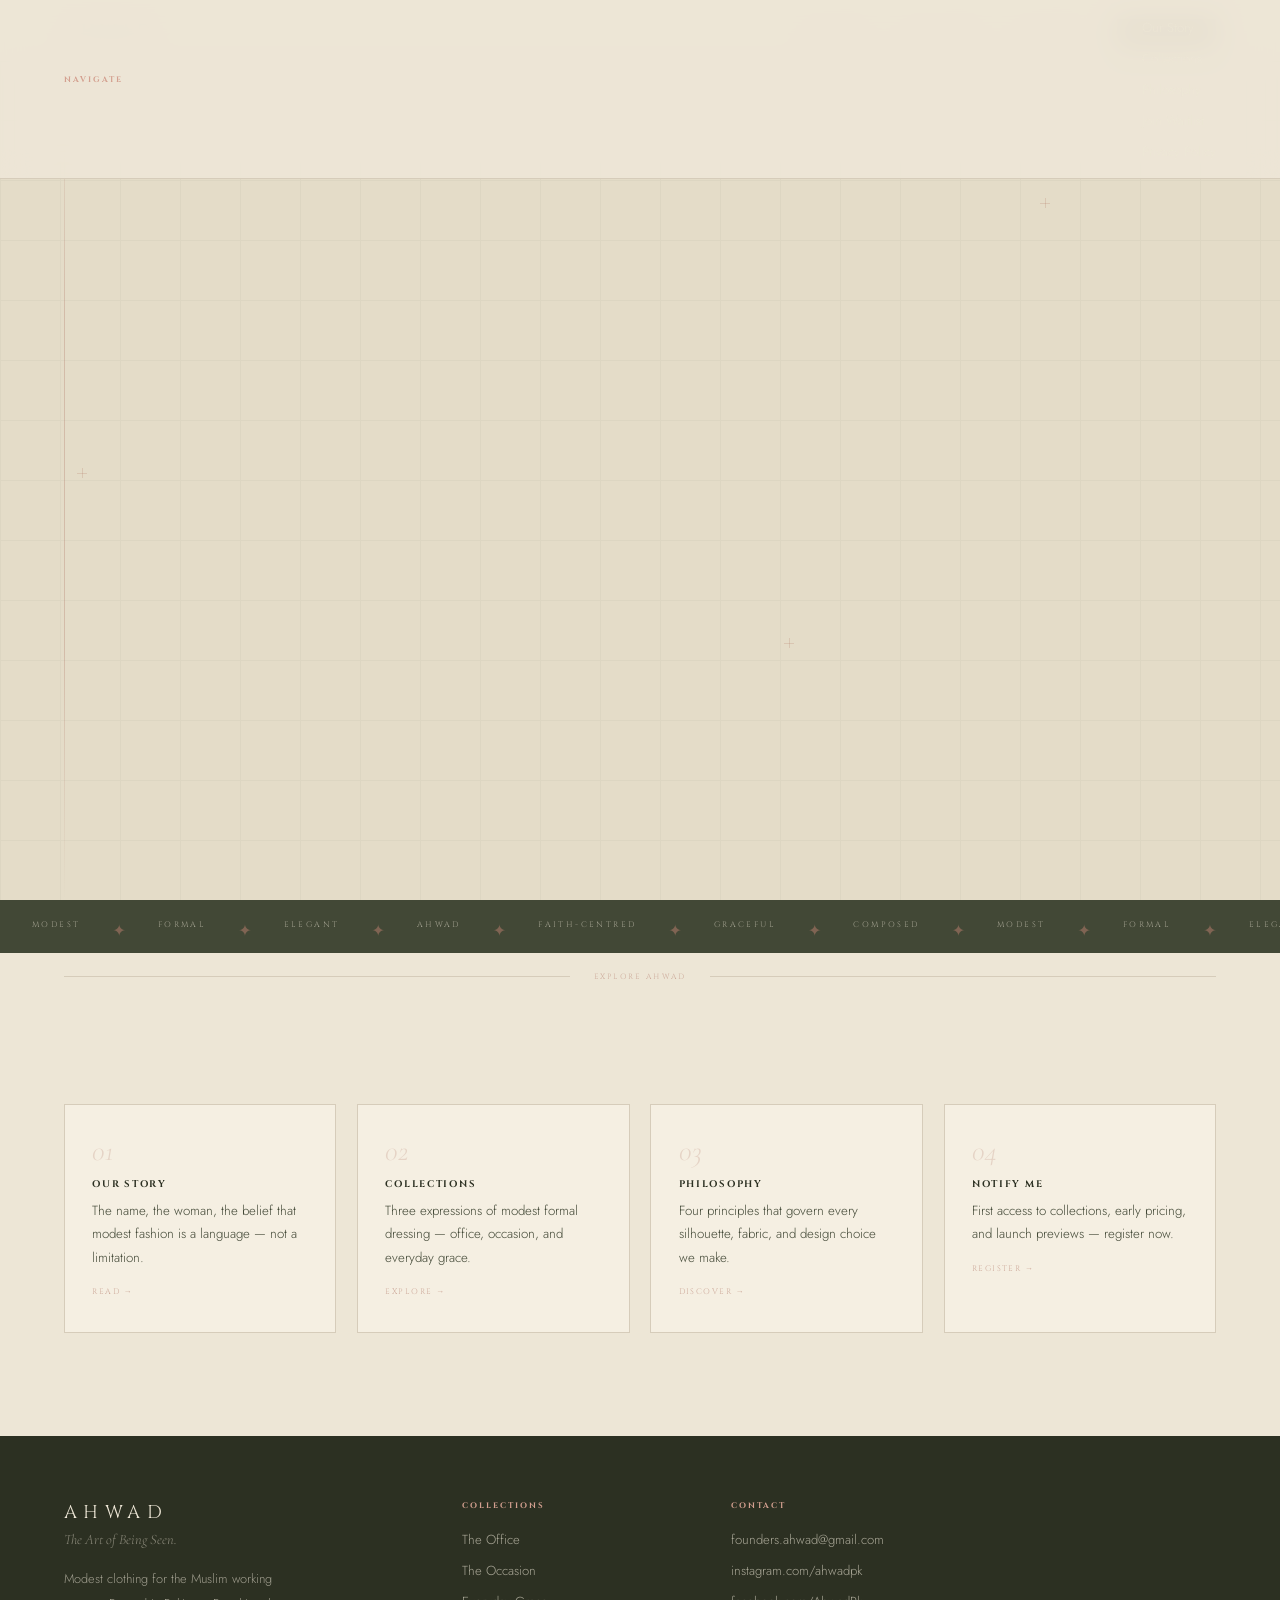
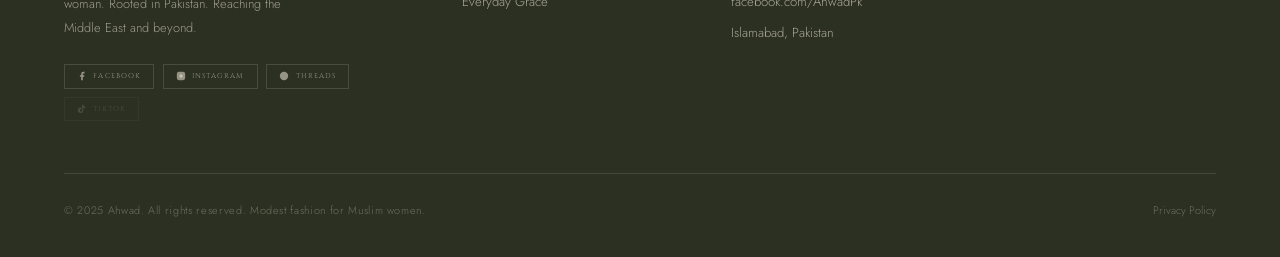
==== commit 58f1b95c: "Add files via upload" ====
--- a/index.html
+++ b/index.html
@@ -3,151 +3,147 @@
 <head>
 <meta charset="UTF-8"/><meta name="viewport" content="width=device-width,initial-scale=1.0"/>
 <title>Ahwad — Modest Clothing for Muslim Women | Pakistan &amp; Middle East</title>
-<meta name="description" content="Ahwad is a modest fashion brand for Muslim working women in Pakistan and the Middle East. Elegant modest clothing, formal hijab styles, and occasion wear that honours your faith."/>
-<meta name="keywords" content="modest fashion Pakistan, modest clothing Muslim women, Islamic formal wear, hijab fashion, modest workwear, halal fashion, Pakistani modest brand"/>
+<meta name="description" content="Ahwad is a modest fashion brand for Muslim working women in Pakistan and the Middle East. Elegant modest clothing that honours your faith without compromising elegance."/>
+<meta name="keywords" content="modest fashion Pakistan, modest clothing Muslim women, Islamic formal wear, hijab fashion, modest workwear, halal fashion"/>
 <meta name="robots" content="index,follow"/>
 <link rel="canonical" href="https://ahwad.com/"/>
-<meta property="og:type" content="website"/><meta property="og:url" content="https://ahwad.com/"/>
+<meta property="og:type" content="website"/>
+<meta property="og:url" content="https://ahwad.com/"/>
 <meta property="og:title" content="Ahwad — Modest Clothing for Muslim Women"/>
 <meta property="og:description" content="Elegant modest fashion for the Muslim working woman in Pakistan and the Middle East."/>
 <meta name="twitter:card" content="summary_large_image"/>
 <script type="application/ld+json">{"@context":"https://schema.org","@type":"ClothingStore","name":"Ahwad","description":"Modest fashion brand for Muslim women in Pakistan and the Middle East.","url":"https://ahwad.com","email":"founders.ahwad@gmail.com","sameAs":["https://www.facebook.com/AhwadPk/","https://www.instagram.com/ahwadpk/","https://www.threads.com/@ahwadpk"],"address":{"@type":"PostalAddress","addressLocality":"Islamabad","addressCountry":"PK"},"areaServed":["Pakistan","UAE","Saudi Arabia","Kuwait","Qatar"]}</script>
 <link rel="stylesheet" href="style.css"/>
 <style>
-/* ── HOME LOADER ── */
-#ld{position:fixed;inset:0;z-index:9000;background:var(--parch);display:flex;flex-direction:column;align-items:center;justify-content:center;transition:opacity .7s,visibility .7s;border-bottom:none}
-#ld.out{opacity:0;visibility:hidden}
+/* LOADER */
+#ld{position:fixed;inset:0;z-index:9000;background:var(--bg);display:flex;flex-direction:column;align-items:center;justify-content:center;transition:opacity .7s,visibility .7s}
+#ld.out{opacity:0;visibility:hidden;pointer-events:none}
 .lw{display:flex;overflow:hidden}
 .lc{font-family:var(--fD);font-size:clamp(2rem,7vw,4.5rem);letter-spacing:.55em;color:var(--sage);display:inline-block;transform:translateY(110%);opacity:0}
-.ll{width:0;height:1px;background:var(--rose);margin-top:1.4rem;transition:width .9s ease}
-.ls{font-family:var(--fS);font-size:.9rem;font-style:italic;letter-spacing:.18em;color:var(--sage3);margin-top:.9rem;opacity:0;transition:opacity .6s}
-/* sketch line under loader logo */
-.l-rule{width:0;height:1px;background:var(--parch3);margin-top:.4rem;transition:width 1.2s .2s ease}
-
-/* ── HERO ── */
-.hero{min-height:100svh;position:relative;display:flex;align-items:center;overflow:hidden;background:var(--parch2)}
-/* sketch grid lines */
-.hero-grid{position:absolute;inset:0;opacity:.06;
-  background-image:linear-gradient(var(--sage3) 1px,transparent 1px),linear-gradient(90deg,var(--sage3) 1px,transparent 1px);
-  background-size:60px 60px}
-/* sketch cross marks */
-.hero-cross{position:absolute;pointer-events:none}
-.hero-cross::before,.hero-cross::after{content:'';position:absolute;background:var(--rose);opacity:.25}
-.hero-cross::before{width:1px;height:12px;top:-6px;left:0}
-.hero-cross::after{width:12px;height:1px;top:0;left:-6px}
-.hc1{top:20%;right:15%}
-.hc2{bottom:30%;right:35%}
-.hc3{top:50%;left:8%}
-
-.hero-rule{position:absolute;left:var(--px);top:0;bottom:0;width:1px;background:linear-gradient(to bottom,transparent,rgba(196,137,122,.3) 30%,rgba(196,137,122,.3) 70%,transparent)}
-.hero-content{position:relative;z-index:2;padding:0 var(--px) 0 clamp(2.5rem,8vw,7rem);max-width:min(860px,90vw);width:100%}
-
-.hey{display:flex;align-items:center;gap:.9rem;margin-bottom:clamp(2rem,4vw,3rem);opacity:0;transform:translateY(14px)}
-.eyd{width:5px;height:5px;border-radius:50%;background:var(--rose);animation:pd 2.8s ease-in-out infinite}
+.ll{width:0;height:1px;background:var(--rose2);margin-top:1.4rem;transition:width .9s ease}
+.lsub{font-family:var(--fS);font-size:.9rem;font-style:italic;letter-spacing:.18em;color:var(--sage3);margin-top:.9rem;opacity:0;transition:opacity .6s}
+
+/* HERO */
+.hero{
+  min-height:100svh;
+  padding-top:62px; /* nav height — prevents cut-off */
+  position:relative;display:flex;align-items:center;overflow:hidden;
+  background:var(--bg2);
+}
+/* Subtle sketch grid */
+.hero-grid{position:absolute;inset:0;opacity:.05;background-image:linear-gradient(var(--sage3) 1px,transparent 1px),linear-gradient(90deg,var(--sage3) 1px,transparent 1px);background-size:60px 60px;pointer-events:none}
+/* cross accents */
+.hx{position:absolute;width:10px;height:10px;pointer-events:none}
+.hx::before,.hx::after{content:'';position:absolute;background:var(--rose);opacity:.2}
+.hx::before{width:1px;height:100%;left:50%}
+.hx::after{height:1px;width:100%;top:50%}
+.hx1{top:22%;right:18%}.hx2{bottom:28%;right:38%}.hx3{top:52%;left:6%}
+/* vertical rule */
+.h-rule{position:absolute;left:var(--px);top:62px;bottom:0;width:1px;background:linear-gradient(to bottom,transparent,rgba(168,104,88,.28) 30%,rgba(168,104,88,.28) 70%,transparent)}
+/* content */
+.h-cnt{position:relative;z-index:2;padding:clamp(2rem,5vw,4rem) var(--px) clamp(2rem,5vw,4rem) clamp(2.5rem,8vw,7rem);max-width:min(820px,90vw);width:100%}
+.h-ey{display:flex;align-items:center;gap:.9rem;margin-bottom:clamp(2rem,4vw,3rem);opacity:0;transform:translateY(12px)}
+.h-ey-dot{width:5px;height:5px;border-radius:50%;background:var(--rose);animation:pd 2.8s ease-in-out infinite}
 @keyframes pd{0%,100%{opacity:1;transform:scale(1)}50%{opacity:.25;transform:scale(.6)}}
-.hey span{font-family:var(--fD);font-size:clamp(.48rem,.75vw,.58rem);letter-spacing:.32em;text-transform:uppercase;color:var(--sage3)}
-
-.ht{font-family:var(--fS);font-size:clamp(3rem,8.5vw,7rem);font-weight:300;line-height:1.0;color:var(--sage);margin-bottom:clamp(1.5rem,3vw,2.5rem)}
-.tl{display:block;overflow:hidden}
+.h-ey span{font-family:var(--fD);font-size:clamp(.46rem,.75vw,.58rem);letter-spacing:.3em;text-transform:uppercase;color:var(--sage3)}
+/* HERO TITLE — key fix: no overflow:hidden on parent, generous padding */
+.h-title{
+  font-family:var(--fS);
+  font-size:clamp(2.8rem,8.5vw,7rem);
+  font-weight:300;line-height:1.04;
+  color:var(--sage);
+  margin-bottom:clamp(1.5rem,3vw,2.5rem);
+  padding-bottom:.1em; /* prevents descender clip */
+}
+.tl{display:block;overflow:hidden;padding-bottom:.05em} /* small padding prevents g/y clip */
 .ti{display:block;transform:translateY(110%)}
-.ht em{font-style:italic;color:var(--rose)}
-.ind{padding-left:clamp(1.5rem,4vw,4rem)}
-
-.hds{font-family:var(--fS);font-size:clamp(1rem,1.8vw,1.18rem);font-weight:300;font-style:italic;color:var(--sage3);line-height:1.8;max-width:min(460px,85vw);margin-bottom:clamp(2rem,4vw,3.5rem);opacity:0;transform:translateY(18px)}
-.hct{display:flex;align-items:center;gap:clamp(1.2rem,3vw,2.5rem);flex-wrap:wrap;opacity:0;transform:translateY(18px)}
-
-/* sketch decorative bracket on hero right */
-.hero-bracket{position:absolute;right:clamp(2rem,8vw,8rem);top:50%;transform:translateY(-50%);width:160px;opacity:0}
-.hero-bracket svg{width:100%;height:auto}
-
-/* ── HOME NAV CARDS ── */
-.ql{padding:var(--sp) var(--px);background:var(--parch);display:grid;grid-template-columns:repeat(4,1fr);gap:1.4rem}
-.ql-card{display:block;text-decoration:none;padding:2.2rem 1.8rem;position:relative}
-.ql-card::after{content:'';position:absolute;top:.4rem;left:.4rem;right:.4rem;bottom:.4rem;border:1px solid transparent;transition:border-color .4s;pointer-events:none}
-.ql-card:hover::after{border-color:rgba(196,137,122,.2)}
-.ql-card:hover{transform:translateY(-3px);box-shadow:0 6px 28px rgba(196,137,122,.08)}
-.ql-num{font-family:var(--fS);font-size:2rem;font-weight:300;font-style:italic;color:var(--rose);opacity:.2;display:block;margin-bottom:.8rem;line-height:1}
+.h-title em{font-style:italic;color:var(--rose)}
+.indent{padding-left:clamp(1.5rem,4vw,3.5rem)}
+.h-desc{font-family:var(--fS);font-size:clamp(1rem,1.8vw,1.16rem);font-weight:300;font-style:italic;color:var(--sage3);line-height:1.85;max-width:min(460px,85vw);margin-bottom:clamp(2rem,4vw,3.5rem);opacity:0;transform:translateY(16px)}
+.h-ctas{display:flex;align-items:center;gap:clamp(1rem,3vw,2rem);flex-wrap:wrap;opacity:0;transform:translateY(16px)}
+/* sketch bracket on right */
+.h-bracket{position:absolute;right:clamp(2rem,8vw,7rem);top:50%;transform:translateY(-50%);width:min(150px,12vw);opacity:0;pointer-events:none}
+.h-bracket svg{width:100%;height:auto}
+
+/* NAV CARDS */
+.ql{padding:var(--sp) var(--px);background:var(--bg);display:grid;grid-template-columns:repeat(4,1fr);gap:1.3rem}
+.ql-card{display:block;text-decoration:none;padding:2rem 1.7rem;background:var(--wh);border:1px solid var(--bg3);position:relative;overflow:hidden;transition:transform .4s,border-color .4s,box-shadow .4s}
+.ql-card::after{content:'';position:absolute;left:0;top:0;bottom:0;width:2px;background:linear-gradient(to bottom,var(--rose),var(--rose2));transform:scaleY(0);transform-origin:bottom;transition:transform .4s cubic-bezier(.77,0,.18,1)}
+.ql-card:hover{transform:translateY(-3px);border-color:var(--rose2);box-shadow:0 6px 26px rgba(168,104,88,.09)}
+.ql-card:hover::after{transform:scaleY(1)}
+.ql-num{font-family:var(--fS);font-size:1.8rem;font-weight:300;font-style:italic;color:var(--rose);opacity:.2;display:block;margin-bottom:.8rem;line-height:1}
 .ql-card h3{font-family:var(--fD);font-size:.6rem;letter-spacing:.18em;text-transform:uppercase;color:var(--sage);margin-bottom:.5rem}
 .ql-card p{font-family:var(--fB);font-weight:300;font-size:.83rem;line-height:1.75;color:var(--sage2)}
-.ql-arrow{display:inline-block;margin-top:1.2rem;font-family:var(--fD);font-size:.52rem;letter-spacing:.18em;text-transform:uppercase;color:var(--rose);opacity:.55;transition:opacity .3s,transform .3s}
+.ql-arrow{display:inline-block;margin-top:1.1rem;font-family:var(--fD);font-size:.5rem;letter-spacing:.18em;text-transform:uppercase;color:var(--rose);opacity:.5;transition:opacity .3s,transform .3s}
 .ql-card:hover .ql-arrow{opacity:1;transform:translateX(4px)}
 
-/* sketch divider */
-.sketch-div{padding:1.5rem var(--px);display:flex;align-items:center;gap:1.5rem;background:var(--parch)}
-.sketch-div::before,.sketch-div::after{content:'';flex:1;height:1px;background:var(--parch3)}
-.sketch-div span{font-family:var(--fD);font-size:.5rem;letter-spacing:.3em;text-transform:uppercase;color:var(--rose);opacity:.5;white-space:nowrap}
+.sketch-div{padding:1.2rem var(--px);display:flex;align-items:center;gap:1.5rem;background:var(--bg)}
+.sketch-div::before,.sketch-div::after{content:'';flex:1;height:1px;background:var(--bg3)}
+.sketch-div span{font-family:var(--fD);font-size:.48rem;letter-spacing:.3em;text-transform:uppercase;color:var(--rose);opacity:.45;white-space:nowrap}
 
 @media(max-width:1024px){.ql{grid-template-columns:1fr 1fr}}
-@media(max-width:640px){.ql{grid-template-columns:1fr}.hero-rule{display:none}.hero-bracket{display:none}}
+@media(max-width:640px){.ql{grid-template-columns:1fr}.h-rule{display:none}.h-bracket{display:none}}
 </style>
 </head>
 <body>
+
 <div id="ld" role="status" aria-label="Loading Ahwad">
-  <div class="lw" aria-hidden="true">
-    <span class="lc" id="l0">A</span><span class="lc" id="l1">H</span><span class="lc" id="l2">W</span><span class="lc" id="l3">A</span><span class="lc" id="l4">D</span>
-  </div>
-  <div class="l-rule" id="lr"></div>
+  <div class="lw" aria-hidden="true"><span class="lc" id="l0">A</span><span class="lc" id="l1">H</span><span class="lc" id="l2">W</span><span class="lc" id="l3">A</span><span class="lc" id="l4">D</span></div>
   <div class="ll" id="ll"></div>
-  <p class="ls" id="ls">The art of being seen.</p>
+  <p class="lsub" id="ls">The art of being seen.</p>
 </div>
 
 <nav id="nav" role="navigation" aria-label="Main navigation">
-  <a class="nav-logo" href="index.html" aria-label="Ahwad Home">AHWAD</a>
+  <a class="nav-logo" href="index.html" aria-label="Ahwad — Home">AHWAD</a>
   <ul class="nav-links">
     <li><a href="about.html">Our Story</a></li>
     <li><a href="collections.html">Collections</a></li>
     <li><a href="philosophy.html">Philosophy</a></li>
-    <li class="nav-pill"><a href="waitlist.html">Notify Me</a></li>
+    <li><a href="waitlist.html" class="nav-pill">Notify Me</a></li>
   </ul>
   <button class="hbg" id="hbg" aria-label="Open menu" aria-expanded="false"><span></span><span></span><span></span></button>
 </nav>
-<div class="mob" id="mob" role="dialog" aria-modal="true" aria-label="Mobile navigation">
+<div class="mob" id="mob" role="dialog" aria-modal="true">
   <a href="about.html" onclick="closeMenu()">Our Story</a>
   <a href="collections.html" onclick="closeMenu()">Collections</a>
   <a href="philosophy.html" onclick="closeMenu()">Philosophy</a>
   <a href="waitlist.html" onclick="closeMenu()">Notify Me</a>
+  <a href="privacy.html" onclick="closeMenu()" style="font-size:.9rem;opacity:.5">Privacy Policy</a>
 </div>
 
 <section class="hero" aria-labelledby="hero-h">
   <div class="hero-grid" aria-hidden="true"></div>
-  <div class="hero-cross hc1" aria-hidden="true"></div>
-  <div class="hero-cross hc2" aria-hidden="true"></div>
-  <div class="hero-cross hc3" aria-hidden="true"></div>
-  <div class="hero-rule" aria-hidden="true"></div>
-
-  <div class="hero-content">
-    <p class="hey" id="ey"><span class="eyd" aria-hidden="true"></span><span>Modest Fashion — Pakistan &amp; Middle East — Launching Soon</span></p>
-    <h1 class="ht" id="hero-h">
+  <div class="hx hx1" aria-hidden="true"></div>
+  <div class="hx hx2" aria-hidden="true"></div>
+  <div class="hx hx3" aria-hidden="true"></div>
+  <div class="h-rule" aria-hidden="true"></div>
+  <div class="h-cnt">
+    <p class="h-ey" id="ey"><span class="h-ey-dot" aria-hidden="true"></span><span>Modest Fashion — Pakistan &amp; Middle East — Launching Soon</span></p>
+    <h1 class="h-title" id="hero-h">
       <span class="tl"><span class="ti" id="t0">The art</span></span>
-      <span class="tl"><span class="ti ind" id="t1">of being <em>seen.</em></span></span>
+      <span class="tl"><span class="ti indent" id="t1">of being <em>seen.</em></span></span>
     </h1>
-    <p class="hds" id="hd">For the Muslim woman who moves through the world with intention — dressed not to seek attention, but impossible to ignore.</p>
-    <div class="hct" id="hc">
-      <a href="waitlist.html" class="btn-sage" aria-label="Join the Ahwad waitlist"><span>Join the Waitlist</span></a>
+    <p class="h-desc" id="hd">For the Muslim woman who moves through the world with intention — dressed not to seek attention, but impossible to ignore.</p>
+    <div class="h-ctas" id="hc">
+      <a href="waitlist.html" class="btn-sage"><span>Join the Waitlist</span></a>
       <a href="about.html" class="btn-outline">Our Story</a>
     </div>
   </div>
-
-  <!-- Sketch bracket decoration -->
-  <div class="hero-bracket" id="hbr" aria-hidden="true">
-    <svg viewBox="0 0 160 280" fill="none" xmlns="http://www.w3.org/2000/svg">
-      <rect x="1" y="1" width="158" height="278" stroke="#C4897A" stroke-width="0.6" opacity="0.3"/>
-      <line x1="1" y1="1" x2="20" y2="1" stroke="#C4897A" stroke-width="1.2" opacity="0.5"/>
-      <line x1="1" y1="1" x2="1" y2="20" stroke="#C4897A" stroke-width="1.2" opacity="0.5"/>
-      <line x1="159" y1="1" x2="140" y2="1" stroke="#C4897A" stroke-width="1.2" opacity="0.5"/>
-      <line x1="159" y1="1" x2="159" y2="20" stroke="#C4897A" stroke-width="1.2" opacity="0.5"/>
-      <line x1="1" y1="279" x2="20" y2="279" stroke="#C4897A" stroke-width="1.2" opacity="0.5"/>
-      <line x1="1" y1="279" x2="1" y2="260" stroke="#C4897A" stroke-width="1.2" opacity="0.5"/>
-      <line x1="159" y1="279" x2="140" y2="279" stroke="#C4897A" stroke-width="1.2" opacity="0.5"/>
-      <line x1="159" y1="279" x2="159" y2="260" stroke="#C4897A" stroke-width="1.2" opacity="0.5"/>
-      <ellipse cx="80" cy="60" rx="22" ry="28" stroke="#C4897A" stroke-width="0.7" opacity="0.35"/>
-      <path d="M58 86 Q46 130 44 185 Q42 225 40 265 Q60 278 80 280 Q100 278 120 265 Q118 225 116 185 Q114 130 102 86Z" stroke="#C4897A" stroke-width="0.7" fill="none" opacity="0.3"/>
-      <path d="M58 94 Q36 134 30 175" stroke="#C4897A" stroke-width="0.6" opacity="0.2"/>
-      <path d="M102 94 Q124 134 130 175" stroke="#C4897A" stroke-width="0.6" opacity="0.2"/>
-      <circle cx="80" cy="60" r="3" fill="#C4897A" opacity="0.2"/>
-      <line x1="80" y1="20" x2="80" y2="32" stroke="#C4897A" stroke-width="0.6" opacity="0.2"/>
-      <text x="80" y="248" font-family="serif" font-size="7" fill="#C4897A" opacity="0.25" text-anchor="middle" font-style="italic">campaign imagery</text>
-      <text x="80" y="260" font-family="serif" font-size="7" fill="#C4897A" opacity="0.2" text-anchor="middle" font-style="italic">coming soon</text>
+  <div class="h-bracket" id="hbr" aria-hidden="true">
+    <svg viewBox="0 0 150 260" fill="none" xmlns="http://www.w3.org/2000/svg">
+      <rect x="1" y="1" width="148" height="258" stroke="#A86858" stroke-width="0.5" opacity="0.25"/>
+      <line x1="1" y1="1" x2="18" y2="1" stroke="#A86858" stroke-width="1" opacity="0.45"/>
+      <line x1="1" y1="1" x2="1" y2="18" stroke="#A86858" stroke-width="1" opacity="0.45"/>
+      <line x1="149" y1="1" x2="132" y2="1" stroke="#A86858" stroke-width="1" opacity="0.45"/>
+      <line x1="149" y1="1" x2="149" y2="18" stroke="#A86858" stroke-width="1" opacity="0.45"/>
+      <line x1="1" y1="259" x2="18" y2="259" stroke="#A86858" stroke-width="1" opacity="0.45"/>
+      <line x1="1" y1="259" x2="1" y2="242" stroke="#A86858" stroke-width="1" opacity="0.45"/>
+      <line x1="149" y1="259" x2="132" y2="259" stroke="#A86858" stroke-width="1" opacity="0.45"/>
+      <line x1="149" y1="259" x2="149" y2="242" stroke="#A86858" stroke-width="1" opacity="0.45"/>
+      <ellipse cx="75" cy="56" rx="20" ry="26" stroke="#A86858" stroke-width="0.7" opacity="0.3"/>
+      <path d="M55 80 Q44 122 42 175 Q40 212 38 250 Q56 260 75 262 Q94 260 112 250 Q110 212 108 175 Q106 122 95 80Z" stroke="#A86858" stroke-width="0.7" fill="none" opacity="0.25"/>
+      <text x="75" y="235" font-family="serif" font-size="6.5" fill="#A86858" opacity="0.22" text-anchor="middle" font-style="italic">campaign imagery</text>
+      <text x="75" y="247" font-family="serif" font-size="6.5" fill="#A86858" opacity="0.18" text-anchor="middle" font-style="italic">coming soon</text>
     </svg>
   </div>
 </section>
@@ -162,30 +158,10 @@
 <div class="sketch-div" aria-hidden="true"><span>Explore Ahwad</span></div>
 
 <section class="ql" aria-label="Site sections">
-  <a class="ql-card sk-card rv" href="about.html" aria-label="Read our brand story">
-    <span class="ql-num">01</span>
-    <h3>Our Story</h3>
-    <p>The name, the woman, the belief that modest fashion is a language — not a limitation.</p>
-    <span class="ql-arrow">Read More →</span>
-  </a>
-  <a class="ql-card sk-card rv d1" href="collections.html" aria-label="View collections">
-    <span class="ql-num">02</span>
-    <h3>Collections</h3>
-    <p>Three expressions of modest formal dressing — office, occasion, and everyday grace.</p>
-    <span class="ql-arrow">Explore →</span>
-  </a>
-  <a class="ql-card sk-card rv d2" href="philosophy.html" aria-label="Our design philosophy">
-    <span class="ql-num">03</span>
-    <h3>Philosophy</h3>
-    <p>Four principles that govern every silhouette, fabric, and design choice we make.</p>
-    <span class="ql-arrow">Discover →</span>
-  </a>
-  <a class="ql-card sk-card rv d3" href="waitlist.html" aria-label="Join the waitlist">
-    <span class="ql-num">04</span>
-    <h3>Notify Me</h3>
-    <p>First access to collections, early pricing, and launch previews — for those who register now.</p>
-    <span class="ql-arrow">Register →</span>
-  </a>
+  <a class="ql-card rv" href="about.html" aria-label="Our brand story"><span class="ql-num">01</span><h3>Our Story</h3><p>The name, the woman, the belief that modest fashion is a language — not a limitation.</p><span class="ql-arrow">Read →</span></a>
+  <a class="ql-card rv d1" href="collections.html" aria-label="View collections"><span class="ql-num">02</span><h3>Collections</h3><p>Three expressions of modest formal dressing — office, occasion, and everyday grace.</p><span class="ql-arrow">Explore →</span></a>
+  <a class="ql-card rv d2" href="philosophy.html" aria-label="Our philosophy"><span class="ql-num">03</span><h3>Philosophy</h3><p>Four principles that govern every silhouette, fabric, and design choice we make.</p><span class="ql-arrow">Discover →</span></a>
+  <a class="ql-card rv d3" href="waitlist.html" aria-label="Join the waitlist"><span class="ql-num">04</span><h3>Notify Me</h3><p>First access to collections, early pricing, and launch previews — register now.</p><span class="ql-arrow">Register →</span></a>
 </section>
 
 <footer role="contentinfo">
@@ -195,72 +171,37 @@
       <span class="f-tagline">The Art of Being Seen.</span>
       <p>Modest clothing for the Muslim working woman. Rooted in Pakistan. Reaching the Middle East and beyond.</p>
       <div class="soc-row">
-        <a class="soc-btn" href="https://www.facebook.com/AhwadPk/" rel="noopener" target="_blank" aria-label="Ahwad on Facebook">
-          <svg viewBox="0 0 24 24" aria-hidden="true"><path d="M18 2h-3a5 5 0 00-5 5v3H7v4h3v8h4v-8h3l1-4h-4V7a1 1 0 011-1h3z"/></svg>Facebook
-        </a>
-        <a class="soc-btn" href="https://www.instagram.com/ahwadpk/" rel="noopener" target="_blank" aria-label="Ahwad on Instagram">
-          <svg viewBox="0 0 24 24" aria-hidden="true"><rect x="2" y="2" width="20" height="20" rx="5" ry="5"/><path d="M16 11.37A4 4 0 1112.63 8 4 4 0 0116 11.37z"/><line x1="17.5" y1="6.5" x2="17.51" y2="6.5"/></svg>Instagram
-        </a>
-        <a class="soc-btn" href="https://www.threads.com/@ahwadpk" rel="noopener" target="_blank" aria-label="Ahwad on Threads">
-          <svg viewBox="0 0 24 24" aria-hidden="true"><path d="M12 2C6.48 2 2 6.48 2 12s4.48 10 10 10 10-4.48 10-10S17.52 2 12 2zm0 18c-4.41 0-8-3.59-8-8s3.59-8 8-8 8 3.59 8 8-3.59 8-8 8zm-1-13h2v6h-2zm0 8h2v2h-2z"/></svg>Threads
-        </a>
-        <a class="soc-btn" href="#" aria-label="Ahwad on TikTok — link coming soon" style="opacity:.4;pointer-events:none">
-          <!-- TIKTOK LINK: replace href="#" with your TikTok URL -->
-          <svg viewBox="0 0 24 24" aria-hidden="true"><path d="M19.59 6.69a4.83 4.83 0 01-3.77-4.25V2h-3.45v13.67a2.89 2.89 0 01-2.88 2.5 2.89 2.89 0 01-2.89-2.89 2.89 2.89 0 012.89-2.89c.28 0 .54.04.79.1V9.01a6.29 6.29 0 00-.79-.05 6.34 6.34 0 00-6.34 6.34 6.34 6.34 0 006.34 6.34 6.34 6.34 0 006.33-6.34V8.69a8.18 8.18 0 004.77 1.52V6.75a4.84 4.84 0 01-1-.06z"/></svg>TikTok
-        </a>
+        <a class="soc-btn" href="https://www.facebook.com/AhwadPk/" rel="noopener noreferrer" target="_blank" aria-label="Facebook"><svg viewBox="0 0 24 24" aria-hidden="true"><path d="M18 2h-3a5 5 0 00-5 5v3H7v4h3v8h4v-8h3l1-4h-4V7a1 1 0 011-1h3z"/></svg>Facebook</a>
+        <a class="soc-btn" href="https://www.instagram.com/ahwadpk/" rel="noopener noreferrer" target="_blank" aria-label="Instagram"><svg viewBox="0 0 24 24" aria-hidden="true"><rect x="2" y="2" width="20" height="20" rx="5"/><path d="M16 11.37A4 4 0 1112.63 8 4 4 0 0116 11.37z"/></svg>Instagram</a>
+        <a class="soc-btn" href="https://www.threads.com/@ahwadpk" rel="noopener noreferrer" target="_blank" aria-label="Threads"><svg viewBox="0 0 24 24" aria-hidden="true"><circle cx="12" cy="12" r="10"/><path d="M8 12h8M12 8v8"/></svg>Threads</a>
+        <a class="soc-btn disabled" href="#" aria-label="TikTok — coming soon"><!-- TIKTOK: replace href="#" --><svg viewBox="0 0 24 24" aria-hidden="true"><path d="M19.59 6.69a4.83 4.83 0 01-3.77-4.25V2h-3.45v13.67a2.89 2.89 0 01-5.77 0 2.89 2.89 0 012.89-2.89c.28 0 .54.04.79.1V9.01a6.34 6.34 0 104.55 6.09V8.69a8.18 8.18 0 004.77 1.52V6.75a4.85 4.85 0 01-1-.06z"/></svg>TikTok</a>
       </div>
     </div>
-    <nav class="footer-col" aria-label="Footer navigation">
-      <h4>Navigate</h4>
-      <ul>
-        <li><a href="about.html">Our Story</a></li>
-        <li><a href="collections.html">Collections</a></li>
-        <li><a href="philosophy.html">Philosophy</a></li>
-        <li><a href="waitlist.html">Join Waitlist</a></li>
-      </ul>
-    </nav>
-    <div class="footer-col">
-      <h4>Collections</h4>
-      <ul>
-        <li><a href="collections.html">The Office</a></li>
-        <li><a href="collections.html">The Occasion</a></li>
-        <li><a href="collections.html">Everyday Grace</a></li>
-      </ul>
-    </div>
-    <div class="footer-col">
-      <h4>Contact</h4>
-      <ul>
-        <li><a href="mailto:founders.ahwad@gmail.com">founders.ahwad@gmail.com</a></li>
-        <li><a href="https://www.instagram.com/ahwadpk/" rel="noopener" target="_blank">@ahwadpk</a></li>
-        <li><a href="about.html">Islamabad, Pakistan</a></li>
-      </ul>
-    </div>
-  </div>
-  <div class="footer-bottom">
-    <p>© 2025 Ahwad. All rights reserved. Modest fashion for Muslim women.</p>
-    <a href="mailto:founders.ahwad@gmail.com">founders.ahwad@gmail.com</a>
-  </div>
+    <nav class="footer-col" aria-label="Site links"><h4>Navigate</h4><ul><li><a href="about.html">Our Story</a></li><li><a href="collections.html">Collections</a></li><li><a href="philosophy.html">Philosophy</a></li><li><a href="waitlist.html">Join Waitlist</a></li><li><a href="privacy.html">Privacy Policy</a></li></ul></nav>
+    <div class="footer-col"><h4>Collections</h4><ul><li><a href="collections.html">The Office</a></li><li><a href="collections.html">The Occasion</a></li><li><a href="collections.html">Everyday Grace</a></li></ul></div>
+    <div class="footer-col"><h4>Contact</h4><ul><li><a href="mailto:founders.ahwad@gmail.com">founders.ahwad@gmail.com</a></li><li><a href="https://www.instagram.com/ahwadpk/" rel="noopener noreferrer" target="_blank">instagram.com/ahwadpk</a></li><li><a href="https://www.facebook.com/AhwadPk/" rel="noopener noreferrer" target="_blank">facebook.com/AhwadPk</a></li><li><a href="about.html">Islamabad, Pakistan</a></li></ul></div>
+  </div>
+  <div class="footer-bottom"><p>© 2025 Ahwad. All rights reserved. Modest fashion for Muslim women.</p><a href="privacy.html">Privacy Policy</a></div>
 </footer>
 
 <script>
 (function(){
-  function t(el,d,p){if(!el)return;setTimeout(()=>Object.assign(el.style,p),d)}
-  [0,1,2,3,4].forEach(i=>{t(document.getElementById('l'+i),150+i*70,{transition:'transform .6s cubic-bezier(.33,1,.68,1),opacity .6s',transform:'translateY(0)',opacity:'1'})});
-  t(document.getElementById('lr'),550,{width:'100px'});
-  t(document.getElementById('ll'),620,{width:'130px'});
-  t(document.getElementById('ls'),820,{opacity:'1'});
-  let started=false;
+  function t(el,d,p){if(!el)return;setTimeout(function(){Object.assign(el.style,p);},d);}
+  for(var i=0;i<5;i++){(function(i){t(document.getElementById('l'+i),150+i*68,{transition:'transform .62s cubic-bezier(.33,1,.68,1),opacity .62s',transform:'translateY(0)',opacity:'1'});})(i);}
+  t(document.getElementById('ll'),580,{width:'130px'});
+  t(document.getElementById('ls'),780,{opacity:'1'});
+  var done=false;
   function startHero(){
-    if(started)return;started=true;
+    if(done)return;done=true;
     t(document.getElementById('ey'),60,{transition:'opacity .65s ease,transform .65s ease',opacity:'1',transform:'translateY(0)'});
     t(document.getElementById('t0'),160,{transition:'transform .9s cubic-bezier(.33,1,.68,1)',transform:'translateY(0)'});
     t(document.getElementById('t1'),300,{transition:'transform .9s cubic-bezier(.33,1,.68,1)',transform:'translateY(0)'});
     t(document.getElementById('hd'),500,{transition:'opacity .75s ease,transform .75s ease',opacity:'1',transform:'translateY(0)'});
     t(document.getElementById('hc'),660,{transition:'opacity .75s ease,transform .75s ease',opacity:'1',transform:'translateY(0)'});
-    t(document.getElementById('hbr'),900,{transition:'opacity .8s ease',opacity:'1'});
+    t(document.getElementById('hbr'),880,{transition:'opacity .8s ease',opacity:'1'});
   }
-  window.addEventListener('load',()=>setTimeout(()=>{document.getElementById('ld').classList.add('out');startHero();},1600));
-  setTimeout(()=>{document.getElementById('ld').classList.add('out');startHero();},3000);
+  window.addEventListener('load',function(){setTimeout(function(){document.getElementById('ld').classList.add('out');startHero();},1500);});
+  setTimeout(function(){document.getElementById('ld').classList.add('out');startHero();},3000);
 })();
 </script>
 <script src="nav.js"></script>
--- a/style.css
+++ b/style.css
@@ -1,131 +1,202 @@
-/* AHWAD — Sketch Art Editorial Style */
-/* Palette: Parchment / Dusty Rose / Sage Ink */
-
+/* AHWAD — v3 — Fixed nav, readable footer, warm muted tones */
 @import url('https://fonts.googleapis.com/css2?family=Cormorant+Garamond:ital,wght@0,300;0,400;1,300;1,400;1,500&family=Cinzel:wght@400;500&family=Jost:wght@200;300;400&display=swap');
 
 *,*::before,*::after{margin:0;padding:0;box-sizing:border-box}
 
 :root{
-  --parch:#F9F3E8;
-  --parch2:#F0E8D5;
-  --parch3:#DDD0B8;
-  --rose:#C4897A;
-  --rose2:#D4A89A;
-  --rose3:#EDD5CE;
-  --sage:#3D4435;
-  --sage2:#5A6350;
-  --sage3:#8A9680;
-  --ink:#2A2318;
-  --wh:#FDFAF4;
+  /* Muted warm palette — not bright */
+  --bg:#EDE6D6;        /* warm taupe — main bg */
+  --bg2:#E4DCC8;       /* deeper taupe — card bg */
+  --bg3:#D6CCBA;       /* border/divider */
+  --rose:#A86858;      /* muted terracotta — accent */
+  --rose2:#BF8070;     /* lighter terracotta */
+  --rose3:#D4A090;     /* pale terracotta */
+  --sage:#2C3022;      /* deep sage — primary text */
+  --sage2:#424836;     /* mid sage — body text */
+  --sage3:#6B7260;     /* muted sage — secondary */
+  --ink:#1E1A12;       /* near black — headings */
+  --wh:#F5EFE2;        /* warm off-white — card surface */
+
   --fS:'Cormorant Garamond',Georgia,serif;
   --fD:'Cinzel',serif;
   --fB:'Jost',system-ui,sans-serif;
-  --px:clamp(1.2rem,5vw,5rem);
+  --px:clamp(1.4rem,5vw,5rem);
   --sp:clamp(4rem,8vw,7rem);
 }
 
 html{scroll-behavior:smooth;overflow-x:hidden}
-body{background:var(--parch);color:var(--ink);font-family:var(--fB);font-weight:300;overflow-x:hidden;-webkit-font-smoothing:antialiased}
+body{background:var(--bg);color:var(--ink);font-family:var(--fB);font-weight:300;overflow-x:hidden;-webkit-font-smoothing:antialiased}
 ::-webkit-scrollbar{width:3px}
-::-webkit-scrollbar-track{background:var(--parch2)}
-::-webkit-scrollbar-thumb{background:var(--rose)}
-
-/* NAV */
+::-webkit-scrollbar-track{background:var(--bg2)}
+::-webkit-scrollbar-thumb{background:var(--rose2)}
+
+/* ═══════════════════════════
+   NAV — fixed, always styled
+   ═══════════════════════════ */
 nav{
   position:fixed;top:0;left:0;right:0;z-index:500;
   display:flex;align-items:center;justify-content:space-between;
-  padding:1.2rem var(--px);
-  background:rgba(249,243,232,0.97);
-  backdrop-filter:blur(12px);
-  border-bottom:1px solid var(--parch3);
-  transition:padding .4s,box-shadow .4s;
-}
-nav.sc{padding-top:.9rem;padding-bottom:.9rem;box-shadow:0 2px 20px rgba(61,68,53,.06)}
-.nav-logo{font-family:var(--fD);font-size:clamp(.88rem,1.4vw,1.05rem);letter-spacing:.32em;color:var(--sage);text-decoration:none;transition:color .3s}
+  padding:1.1rem var(--px);
+  background:rgba(237,230,214,0.97);
+  backdrop-filter:blur(14px);
+  border-bottom:1px solid var(--bg3);
+  min-height:62px;
+}
+nav.scrolled{box-shadow:0 2px 18px rgba(44,48,34,.08)}
+.nav-logo{
+  font-family:var(--fD);font-size:clamp(.9rem,1.4vw,1.05rem);
+  letter-spacing:.3em;color:var(--sage);text-decoration:none;
+  transition:color .3s;flex-shrink:0;
+}
 .nav-logo:hover{color:var(--rose)}
-.nav-links{display:flex;gap:clamp(.8rem,2.2vw,2.2rem);list-style:none;align-items:center}
-.nav-links a{font-family:var(--fB);font-weight:300;font-size:.67rem;letter-spacing:.2em;text-transform:uppercase;color:var(--sage2);text-decoration:none;transition:color .3s;position:relative;white-space:nowrap}
-.nav-links a::after{content:'';position:absolute;bottom:-3px;left:0;right:0;height:1px;background:var(--rose);transform:scaleX(0);transform-origin:right;transition:transform .35s}
+.nav-links{
+  display:flex;list-style:none;
+  gap:clamp(.8rem,2vw,2rem);align-items:center;
+}
+.nav-links a{
+  font-family:var(--fB);font-weight:300;
+  font-size:.66rem;letter-spacing:.18em;text-transform:uppercase;
+  color:var(--sage2);text-decoration:none;transition:color .3s;
+  position:relative;white-space:nowrap;
+}
+.nav-links a::after{
+  content:'';position:absolute;bottom:-3px;left:0;right:0;
+  height:1px;background:var(--rose);transform:scaleX(0);
+  transform-origin:right;transition:transform .3s;
+}
 .nav-links a:hover,.nav-links a.active{color:var(--rose)}
 .nav-links a:hover::after,.nav-links a.active::after{transform:scaleX(1);transform-origin:left}
-.nav-pill a{background:var(--sage)!important;color:var(--parch)!important;padding:.38rem 1rem!important;transition:background .3s!important}
-.nav-pill a::after{display:none!important}
-.nav-pill a:hover{background:var(--rose)!important;color:var(--wh)!important}
+.nav-pill{
+  background:var(--sage);color:var(--bg)!important;
+  padding:.38rem .95rem!important;
+  transition:background .3s!important;
+}
+.nav-pill::after{display:none!important}
+.nav-pill:hover{background:var(--rose)!important}
+
+/* hamburger */
 .hbg{display:none;flex-direction:column;gap:5px;cursor:pointer;padding:4px;background:none;border:none}
 .hbg span{display:block;width:22px;height:1px;background:var(--sage);transition:transform .3s,opacity .3s}
 .hbg.open span:nth-child(1){transform:translateY(6px) rotate(45deg)}
 .hbg.open span:nth-child(2){opacity:0}
 .hbg.open span:nth-child(3){transform:translateY(-6px) rotate(-45deg)}
-.mob{position:fixed;inset:0;background:var(--parch);z-index:490;display:flex;flex-direction:column;align-items:center;justify-content:center;gap:2.2rem;opacity:0;visibility:hidden;transition:opacity .4s,visibility .4s;padding-top:72px}
+.mob{
+  position:fixed;inset:0;background:var(--bg);z-index:490;
+  display:flex;flex-direction:column;align-items:center;justify-content:center;
+  gap:2rem;opacity:0;visibility:hidden;transition:opacity .4s,visibility .4s;
+  padding-top:62px;
+}
 .mob.open{opacity:1;visibility:visible}
-.mob a{font-family:var(--fD);font-size:clamp(1.2rem,4vw,1.8rem);letter-spacing:.2em;color:var(--sage);text-decoration:none;transition:color .3s}
+.mob a{
+  font-family:var(--fD);font-size:clamp(1.2rem,4vw,1.8rem);
+  letter-spacing:.2em;color:var(--sage);text-decoration:none;transition:color .3s;
+}
 .mob a:hover{color:var(--rose)}
 
-/* PAGE HERO */
-.page-top{padding-top:68px}
-.page-hero{background:var(--parch2);padding:clamp(3rem,6vw,5rem) var(--px) clamp(2.5rem,5vw,4rem);position:relative;overflow:hidden;border-bottom:1px solid var(--parch3)}
-.page-hero::before{content:'';position:absolute;top:1rem;left:1rem;right:1rem;bottom:1rem;border:1px solid rgba(196,137,122,.16);pointer-events:none}
-.corner-tl{position:absolute;top:1.5rem;left:1.5rem;width:18px;height:18px;border-top:1.5px solid var(--rose);border-left:1.5px solid var(--rose);opacity:.5;pointer-events:none}
-.corner-br{position:absolute;bottom:1.5rem;right:1.5rem;width:18px;height:18px;border-bottom:1.5px solid var(--rose);border-right:1.5px solid var(--rose);opacity:.5;pointer-events:none}
-.page-hero-content{position:relative;z-index:1}
-.breadcrumb{font-family:var(--fD);font-size:.53rem;letter-spacing:.25em;text-transform:uppercase;color:var(--sage3);margin-bottom:1.5rem;display:flex;align-items:center;gap:.5rem}
+/* ═══════════════════════════
+   PAGE TOP OFFSET
+   ═══════════════════════════ */
+.page-top{padding-top:62px}
+
+/* ═══════════════════════════
+   PAGE HERO (inner pages)
+   ═══════════════════════════ */
+.page-hero{
+  background:var(--sage);
+  padding:clamp(3rem,6vw,5rem) var(--px) clamp(2.5rem,5vw,4rem);
+  position:relative;overflow:hidden;
+}
+.page-hero-iso{
+  position:absolute;inset:0;opacity:.04;
+  background-image:url("data:image/svg+xml,%3Csvg width='60' height='60' viewBox='0 0 60 60' xmlns='http://www.w3.org/2000/svg'%3E%3Cg fill='none' stroke='%23BF8070' stroke-width='.5'%3E%3Cpolygon points='30,2 54,16 54,44 30,58 6,44 6,16'/%3E%3Ccircle cx='30' cy='30' r='8'/%3E%3C/g%3E%3C/svg%3E");
+}
+.corner-tl{position:absolute;top:1.4rem;left:1.4rem;width:16px;height:16px;border-top:1px solid rgba(191,128,112,.4);border-left:1px solid rgba(191,128,112,.4);pointer-events:none}
+.corner-br{position:absolute;bottom:1.4rem;right:1.4rem;width:16px;height:16px;border-bottom:1px solid rgba(191,128,112,.4);border-right:1px solid rgba(191,128,112,.4);pointer-events:none}
+.breadcrumb{
+  font-family:var(--fD);font-size:.52rem;letter-spacing:.22em;
+  text-transform:uppercase;color:rgba(237,230,214,.45);
+  margin-bottom:1.5rem;display:flex;align-items:center;gap:.5rem;
+}
 .breadcrumb a{color:inherit;text-decoration:none;transition:color .3s}
-.breadcrumb a:hover{color:var(--rose)}
-.page-hero h1{font-family:var(--fS);font-size:clamp(2.2rem,5.5vw,4.5rem);font-weight:300;line-height:1.06;color:var(--sage)}
-.page-hero h1 em{font-style:italic;color:var(--rose)}
-.page-hero-sub{font-family:var(--fS);font-size:clamp(.92rem,1.5vw,1.08rem);font-style:italic;font-weight:300;color:var(--sage3);margin-top:1.2rem;max-width:500px;line-height:1.75}
-
-/* MARQUEE */
-.mq{background:var(--sage);padding:.65rem 0;overflow:hidden;white-space:nowrap}
+.breadcrumb a:hover{color:var(--rose3)}
+.page-hero h1{
+  font-family:var(--fS);font-size:clamp(2.2rem,5.5vw,4.5rem);
+  font-weight:300;line-height:1.06;color:var(--bg);
+}
+.page-hero h1 em{font-style:italic;color:var(--rose3)}
+.page-hero-sub{
+  font-family:var(--fS);font-size:clamp(.92rem,1.5vw,1.08rem);
+  font-style:italic;font-weight:300;color:rgba(237,230,214,.55);
+  margin-top:1.2rem;max-width:500px;line-height:1.75;
+}
+
+/* ═══════════════════════════
+   MARQUEE
+   ═══════════════════════════ */
+.mq{background:var(--sage2);padding:.65rem 0;overflow:hidden;white-space:nowrap}
 .mqt{display:inline-flex;animation:mq 24s linear infinite}
 .mqt:hover{animation-play-state:paused}
-.mi{font-family:var(--fD);font-size:.5rem;letter-spacing:.3em;text-transform:uppercase;color:rgba(249,243,232,.5);padding:0 2rem;display:inline-block}
+.mi{font-family:var(--fD);font-size:.5rem;letter-spacing:.3em;text-transform:uppercase;color:rgba(237,230,214,.55);padding:0 2rem;display:inline-block}
 .ms{color:var(--rose2);opacity:.5}
 @keyframes mq{from{transform:translateX(0)}to{transform:translateX(-50%)}}
 
-/* SECTION LABEL */
-.sl{font-family:var(--fD);font-size:.52rem;letter-spacing:.36em;text-transform:uppercase;color:var(--rose);display:flex;align-items:center;gap:.9rem;margin-bottom:1.4rem}
-.sl::before{content:'';width:22px;height:1px;background:var(--rose2);opacity:.65;flex-shrink:0}
-
-/* SKETCH CARD */
-.sk-card{background:var(--wh);border:1px solid var(--parch3);position:relative;overflow:hidden;transition:transform .4s,border-color .4s,box-shadow .4s}
-.sk-card::before{content:'';position:absolute;top:.4rem;left:.4rem;right:.4rem;bottom:.4rem;border:1px solid transparent;transition:border-color .4s;pointer-events:none;z-index:0}
-.sk-card:hover{transform:translateY(-3px);border-color:var(--rose2);box-shadow:0 6px 28px rgba(196,137,122,.09)}
-.sk-card:hover::before{border-color:rgba(196,137,122,.12)}
-
-/* BUTTONS */
-.btn-sage{display:inline-block;padding:.88rem clamp(1.4rem,3vw,2.6rem);background:var(--sage);font-family:var(--fD);font-size:.58rem;letter-spacing:.26em;text-transform:uppercase;color:var(--parch);text-decoration:none;position:relative;overflow:hidden;border:none;cursor:pointer;transition:color .35s}
+/* ═══════════════════════════
+   SECTION LABEL
+   ═══════════════════════════ */
+.sl{font-family:var(--fD);font-size:.52rem;letter-spacing:.34em;text-transform:uppercase;color:var(--rose);display:flex;align-items:center;gap:.9rem;margin-bottom:1.4rem}
+.sl::before{content:'';width:20px;height:1px;background:var(--rose2);opacity:.6;flex-shrink:0}
+.sl.light{color:var(--rose3)}
+.sl.light::before{background:var(--rose3)}
+
+/* ═══════════════════════════
+   SKETCH CARD
+   ═══════════════════════════ */
+.sk-card{background:var(--wh);border:1px solid var(--bg3);position:relative;overflow:hidden;transition:transform .4s,border-color .4s,box-shadow .4s}
+.sk-card:hover{transform:translateY(-3px);border-color:var(--rose2);box-shadow:0 6px 28px rgba(168,104,88,.09)}
+
+/* ═══════════════════════════
+   BUTTONS
+   ═══════════════════════════ */
+.btn-sage{display:inline-block;padding:.88rem clamp(1.4rem,3vw,2.6rem);background:var(--sage);font-family:var(--fD);font-size:.58rem;letter-spacing:.26em;text-transform:uppercase;color:var(--bg);text-decoration:none;position:relative;overflow:hidden;border:none;cursor:pointer;transition:color .35s}
 .btn-sage::before{content:'';position:absolute;inset:0;background:var(--rose);transform:translateX(-101%);transition:transform .45s cubic-bezier(.77,0,.18,1)}
 .btn-sage:hover::before{transform:translateX(0)}
 .btn-sage span{position:relative;z-index:1}
-.btn-outline{display:inline-block;padding:.86rem clamp(1.4rem,3vw,2.6rem);border:1px solid var(--parch3);font-family:var(--fD);font-size:.58rem;letter-spacing:.26em;text-transform:uppercase;color:var(--sage2);text-decoration:none;transition:all .35s;background:transparent;cursor:pointer}
-.btn-outline:hover{background:var(--sage);color:var(--parch);border-color:var(--sage)}
-
-/* FOOTER */
+.btn-outline{display:inline-block;padding:.86rem clamp(1.4rem,3vw,2.6rem);border:1px solid var(--bg3);font-family:var(--fD);font-size:.58rem;letter-spacing:.26em;text-transform:uppercase;color:var(--sage2);text-decoration:none;transition:all .35s;background:transparent;cursor:pointer}
+.btn-outline:hover{background:var(--sage);color:var(--bg);border-color:var(--sage)}
+
+/* ═══════════════════════════
+   FOOTER — readable dark sage
+   ═══════════════════════════ */
 footer{background:var(--sage);padding:clamp(3rem,5vw,5rem) var(--px) clamp(1.5rem,3vw,2.5rem)}
-.footer-inner{display:grid;grid-template-columns:1.6fr 1fr 1fr 1fr;gap:clamp(2rem,4vw,3.5rem);padding-bottom:clamp(2.5rem,4vw,4rem);border-bottom:1px solid rgba(249,243,232,.08);margin-bottom:1.8rem}
-.f-logo{font-family:var(--fD);font-size:clamp(.92rem,1.5vw,1.15rem);letter-spacing:.35em;color:var(--parch);text-decoration:none;display:block;margin-bottom:.4rem;opacity:.75;transition:opacity .3s}
-.f-logo:hover{opacity:1}
-.f-tagline{font-family:var(--fS);font-style:italic;font-size:.88rem;color:rgba(249,243,232,.3);margin-bottom:1.2rem;display:block}
-.footer-brand p{font-family:var(--fB);font-weight:300;font-size:.78rem;color:rgba(249,243,232,.28);line-height:1.9;max-width:210px}
-.footer-col h4{font-family:var(--fD);font-size:.5rem;letter-spacing:.25em;text-transform:uppercase;color:var(--rose2);margin-bottom:1.2rem;display:block;opacity:.65}
-.footer-col ul{list-style:none;display:flex;flex-direction:column;gap:.72rem}
-.footer-col ul li a{font-family:var(--fB);font-weight:300;font-size:.79rem;color:rgba(249,243,232,.32);text-decoration:none;transition:color .3s;display:flex;align-items:center;gap:.5rem}
-.footer-col ul li a:hover{color:var(--rose2)}
-.soc-row{display:flex;gap:.6rem;flex-wrap:wrap;margin-top:1.4rem}
-.soc-btn{display:inline-flex;align-items:center;gap:.4rem;padding:.38rem .8rem;border:1px solid rgba(249,243,232,.1);font-family:var(--fD);font-size:.45rem;letter-spacing:.16em;text-transform:uppercase;color:rgba(249,243,232,.35);text-decoration:none;transition:all .3s}
-.soc-btn:hover{border-color:var(--rose2);color:var(--rose2)}
-.soc-btn svg{width:10px;height:10px;fill:currentColor;flex-shrink:0}
+.footer-inner{display:grid;grid-template-columns:1.6fr 1fr 1fr 1fr;gap:clamp(2rem,4vw,3.5rem);padding-bottom:clamp(2.5rem,4vw,4rem);border-bottom:1px solid rgba(237,230,214,.12);margin-bottom:1.8rem}
+.f-logo{font-family:var(--fD);font-size:clamp(.92rem,1.5vw,1.15rem);letter-spacing:.35em;color:var(--bg);text-decoration:none;display:block;margin-bottom:.4rem;transition:color .3s}
+.f-logo:hover{color:var(--rose3)}
+.f-tagline{font-family:var(--fS);font-style:italic;font-size:.9rem;color:rgba(237,230,214,.5);margin-bottom:1.2rem;display:block}
+.footer-brand p{font-family:var(--fB);font-weight:300;font-size:.8rem;color:rgba(237,230,214,.6);line-height:1.9;max-width:220px}
+.footer-col h4{font-family:var(--fD);font-size:.5rem;letter-spacing:.25em;text-transform:uppercase;color:var(--rose3);margin-bottom:1.2rem;display:block}
+.footer-col ul{list-style:none;display:flex;flex-direction:column;gap:.75rem}
+.footer-col ul li a{font-family:var(--fB);font-weight:300;font-size:.82rem;color:rgba(237,230,214,.65);text-decoration:none;transition:color .3s;display:block}
+.footer-col ul li a:hover{color:var(--rose3)}
+.soc-row{display:flex;gap:.55rem;flex-wrap:wrap;margin-top:1.5rem}
+.soc-btn{display:inline-flex;align-items:center;gap:.4rem;padding:.38rem .75rem;border:1px solid rgba(237,230,214,.15);font-family:var(--fD);font-size:.44rem;letter-spacing:.15em;text-transform:uppercase;color:rgba(237,230,214,.55);text-decoration:none;transition:all .3s}
+.soc-btn:hover{border-color:var(--rose3);color:var(--rose3)}
+.soc-btn svg{width:10px;height:10px;fill:currentColor;flex-shrink:0;stroke:none}
+.soc-btn.disabled{opacity:.28;pointer-events:none}
 .footer-bottom{display:flex;align-items:center;justify-content:space-between;flex-wrap:wrap;gap:.5rem}
-.footer-bottom p,.footer-bottom a{font-family:var(--fB);font-weight:300;font-size:.67rem;color:rgba(249,243,232,.15);letter-spacing:.06em;text-decoration:none}
-.footer-bottom a:hover{color:rgba(249,243,232,.35)}
-
-/* SCROLL REVEAL */
-.rv{opacity:0;transform:translateY(26px);transition:opacity .85s cubic-bezier(.25,.46,.45,.94),transform .85s cubic-bezier(.25,.46,.45,.94)}
+.footer-bottom p{font-family:var(--fB);font-weight:300;font-size:.68rem;color:rgba(237,230,214,.35);letter-spacing:.06em}
+.footer-bottom a{font-family:var(--fB);font-weight:300;font-size:.68rem;color:rgba(237,230,214,.35);text-decoration:none;transition:color .3s}
+.footer-bottom a:hover{color:var(--rose3)}
+
+/* ═══════════════════════════
+   SCROLL REVEAL
+   ═══════════════════════════ */
+.rv{opacity:0;transform:translateY(24px);transition:opacity .85s cubic-bezier(.25,.46,.45,.94),transform .85s cubic-bezier(.25,.46,.45,.94)}
 .rv.on{opacity:1;transform:translateY(0)}
 .d1{transition-delay:.1s}.d2{transition-delay:.2s}.d3{transition-delay:.3s}.d4{transition-delay:.4s}
 
-/* RESPONSIVE */
-@media(max-width:1100px){.footer-inner{grid-template-columns:1fr 1fr}}
+/* ═══════════════════════════
+   RESPONSIVE
+   ═══════════════════════════ */
+@media(max-width:900px){.footer-inner{grid-template-columns:1fr 1fr}}
 @media(max-width:768px){.nav-links{display:none}.hbg{display:flex}.footer-inner{grid-template-columns:1fr}.footer-bottom{flex-direction:column;text-align:center}}
 @media(prefers-reduced-motion:reduce){*{animation-duration:.01ms !important;transition-duration:.01ms !important}}
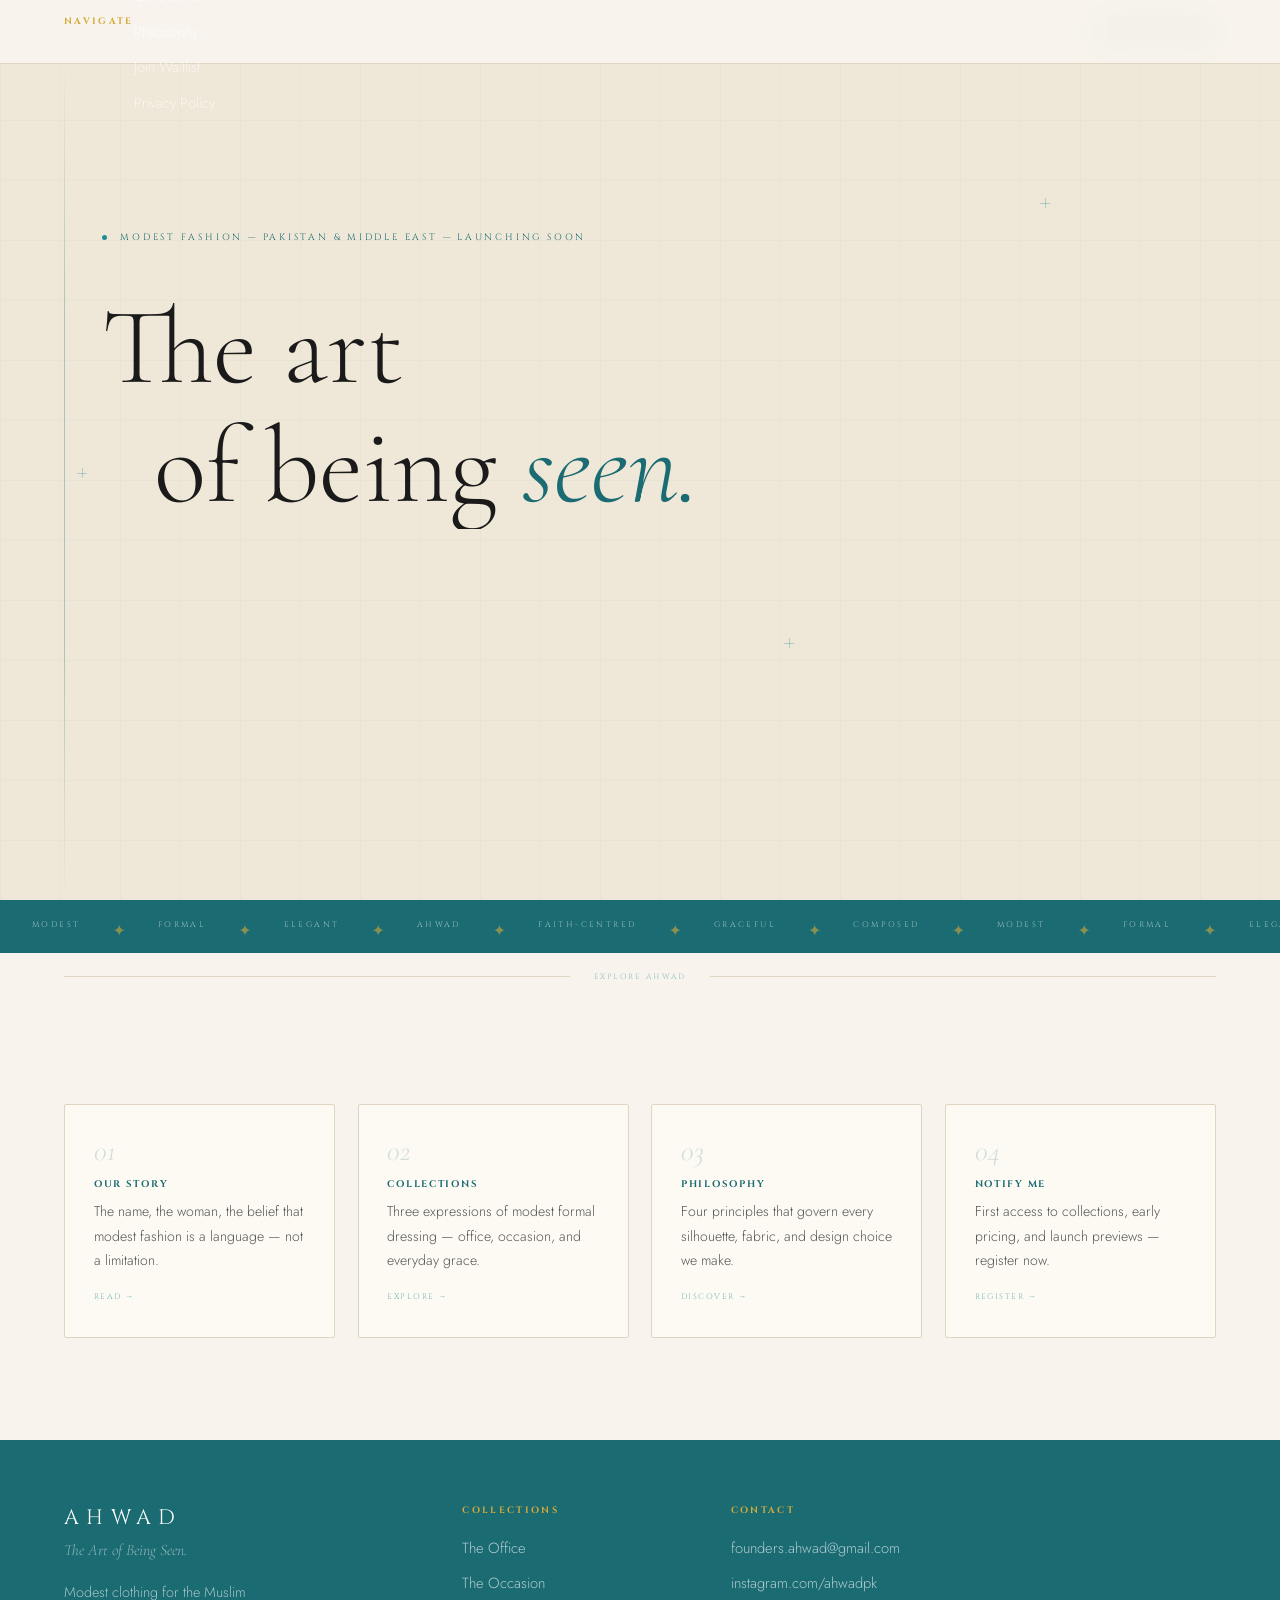
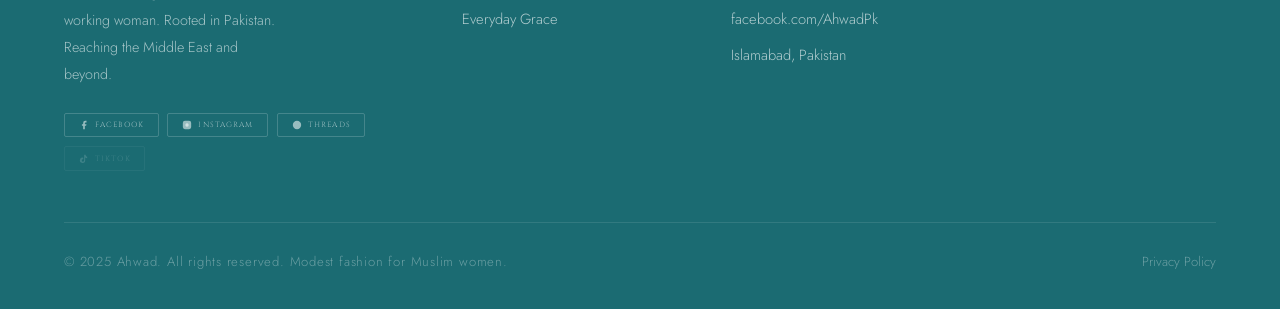
==== commit 96c0d119: "Add files via upload" ====
--- a/index.html
+++ b/index.html
@@ -7,110 +7,95 @@
 <meta name="keywords" content="modest fashion Pakistan, modest clothing Muslim women, Islamic formal wear, hijab fashion, modest workwear, halal fashion"/>
 <meta name="robots" content="index,follow"/>
 <link rel="canonical" href="https://ahwad.com/"/>
-<meta property="og:type" content="website"/>
-<meta property="og:url" content="https://ahwad.com/"/>
+<meta property="og:type" content="website"/><meta property="og:url" content="https://ahwad.com/"/>
 <meta property="og:title" content="Ahwad — Modest Clothing for Muslim Women"/>
 <meta property="og:description" content="Elegant modest fashion for the Muslim working woman in Pakistan and the Middle East."/>
-<meta name="twitter:card" content="summary_large_image"/>
-<script type="application/ld+json">{"@context":"https://schema.org","@type":"ClothingStore","name":"Ahwad","description":"Modest fashion brand for Muslim women in Pakistan and the Middle East.","url":"https://ahwad.com","email":"founders.ahwad@gmail.com","sameAs":["https://www.facebook.com/AhwadPk/","https://www.instagram.com/ahwadpk/","https://www.threads.com/@ahwadpk"],"address":{"@type":"PostalAddress","addressLocality":"Islamabad","addressCountry":"PK"},"areaServed":["Pakistan","UAE","Saudi Arabia","Kuwait","Qatar"]}</script>
+<script type="application/ld+json">{"@context":"https://schema.org","@type":"ClothingStore","name":"Ahwad","description":"Modest fashion brand for Muslim women in Pakistan and the Middle East.","url":"https://ahwad.com","email":"founders.ahwad@gmail.com","sameAs":["https://www.facebook.com/AhwadPk/","https://www.instagram.com/ahwadpk/","https://www.threads.com/@ahwadpk"],"address":{"@type":"PostalAddress","addressLocality":"Islamabad","addressCountry":"PK"}}</script>
 <link rel="stylesheet" href="style.css"/>
 <style>
 /* LOADER */
 #ld{position:fixed;inset:0;z-index:9000;background:var(--bg);display:flex;flex-direction:column;align-items:center;justify-content:center;transition:opacity .7s,visibility .7s}
 #ld.out{opacity:0;visibility:hidden;pointer-events:none}
 .lw{display:flex;overflow:hidden}
-.lc{font-family:var(--fD);font-size:clamp(2rem,7vw,4.5rem);letter-spacing:.55em;color:var(--sage);display:inline-block;transform:translateY(110%);opacity:0}
-.ll{width:0;height:1px;background:var(--rose2);margin-top:1.4rem;transition:width .9s ease}
-.lsub{font-family:var(--fS);font-size:.9rem;font-style:italic;letter-spacing:.18em;color:var(--sage3);margin-top:.9rem;opacity:0;transition:opacity .6s}
+.lc{font-family:var(--fD);font-size:clamp(2rem,7vw,4.5rem);letter-spacing:.55em;color:var(--teal);display:inline-block;transform:translateY(110%);opacity:0}
+.ll{width:0;height:2px;background:var(--teal2);margin-top:1.4rem;transition:width .9s ease;border-radius:2px}
+.lsub{font-family:var(--fS);font-size:.95rem;font-style:italic;letter-spacing:.18em;color:var(--ink3);margin-top:.9rem;opacity:0;transition:opacity .6s}
 
 /* HERO */
 .hero{
-  min-height:100svh;
-  padding-top:62px; /* nav height — prevents cut-off */
+  min-height:100svh;padding-top:64px;
   position:relative;display:flex;align-items:center;overflow:hidden;
   background:var(--bg2);
 }
-/* Subtle sketch grid */
-.hero-grid{position:absolute;inset:0;opacity:.05;background-image:linear-gradient(var(--sage3) 1px,transparent 1px),linear-gradient(90deg,var(--sage3) 1px,transparent 1px);background-size:60px 60px;pointer-events:none}
-/* cross accents */
+.hero-grid{position:absolute;inset:0;opacity:.04;background-image:linear-gradient(var(--teal2) 1px,transparent 1px),linear-gradient(90deg,var(--teal2) 1px,transparent 1px);background-size:60px 60px;pointer-events:none}
 .hx{position:absolute;width:10px;height:10px;pointer-events:none}
-.hx::before,.hx::after{content:'';position:absolute;background:var(--rose);opacity:.2}
+.hx::before,.hx::after{content:'';position:absolute;background:var(--teal2);opacity:.3}
 .hx::before{width:1px;height:100%;left:50%}
 .hx::after{height:1px;width:100%;top:50%}
 .hx1{top:22%;right:18%}.hx2{bottom:28%;right:38%}.hx3{top:52%;left:6%}
-/* vertical rule */
-.h-rule{position:absolute;left:var(--px);top:62px;bottom:0;width:1px;background:linear-gradient(to bottom,transparent,rgba(168,104,88,.28) 30%,rgba(168,104,88,.28) 70%,transparent)}
-/* content */
+.h-rule{position:absolute;left:var(--px);top:64px;bottom:0;width:1px;background:linear-gradient(to bottom,transparent,rgba(27,107,114,.3) 30%,rgba(27,107,114,.3) 70%,transparent)}
 .h-cnt{position:relative;z-index:2;padding:clamp(2rem,5vw,4rem) var(--px) clamp(2rem,5vw,4rem) clamp(2.5rem,8vw,7rem);max-width:min(820px,90vw);width:100%}
-.h-ey{display:flex;align-items:center;gap:.9rem;margin-bottom:clamp(2rem,4vw,3rem);opacity:0;transform:translateY(12px)}
-.h-ey-dot{width:5px;height:5px;border-radius:50%;background:var(--rose);animation:pd 2.8s ease-in-out infinite}
+.h-badge{display:inline-flex;align-items:center;gap:.8rem;margin-bottom:clamp(2rem,4vw,3rem);opacity:0;transform:translateY(12px)}
+.h-badge-dot{width:5px;height:5px;border-radius:50%;background:var(--teal2);animation:pd 2.8s ease-in-out infinite}
 @keyframes pd{0%,100%{opacity:1;transform:scale(1)}50%{opacity:.25;transform:scale(.6)}}
-.h-ey span{font-family:var(--fD);font-size:clamp(.46rem,.75vw,.58rem);letter-spacing:.3em;text-transform:uppercase;color:var(--sage3)}
-/* HERO TITLE — key fix: no overflow:hidden on parent, generous padding */
-.h-title{
-  font-family:var(--fS);
-  font-size:clamp(2.8rem,8.5vw,7rem);
-  font-weight:300;line-height:1.04;
-  color:var(--sage);
-  margin-bottom:clamp(1.5rem,3vw,2.5rem);
-  padding-bottom:.1em; /* prevents descender clip */
-}
-.tl{display:block;overflow:hidden;padding-bottom:.05em} /* small padding prevents g/y clip */
+.h-badge span{font-family:var(--fD);font-size:clamp(.46rem,.75vw,.58rem);letter-spacing:.3em;text-transform:uppercase;color:var(--teal)}
+.h-title{font-family:var(--fS);font-size:clamp(2.8rem,8.5vw,7rem);font-weight:300;line-height:1.04;color:var(--ink);margin-bottom:clamp(1.5rem,3vw,2.5rem);padding-bottom:.1em}
+.tl{display:block;overflow:hidden;padding-bottom:.05em}
 .ti{display:block;transform:translateY(110%)}
-.h-title em{font-style:italic;color:var(--rose)}
+.h-title em{font-style:italic;color:var(--teal)}
 .indent{padding-left:clamp(1.5rem,4vw,3.5rem)}
-.h-desc{font-family:var(--fS);font-size:clamp(1rem,1.8vw,1.16rem);font-weight:300;font-style:italic;color:var(--sage3);line-height:1.85;max-width:min(460px,85vw);margin-bottom:clamp(2rem,4vw,3.5rem);opacity:0;transform:translateY(16px)}
-.h-ctas{display:flex;align-items:center;gap:clamp(1rem,3vw,2rem);flex-wrap:wrap;opacity:0;transform:translateY(16px)}
-/* sketch bracket on right */
+.h-desc{font-family:var(--fS);font-size:clamp(1rem,1.8vw,1.18rem);font-weight:300;font-style:italic;color:var(--ink3);line-height:1.85;max-width:min(460px,85vw);margin-bottom:clamp(2rem,4vw,3.5rem);opacity:0;transform:translateY(16px)}
+.h-ctas{display:flex;align-items:center;gap:clamp(1rem,3vw,1.5rem);flex-wrap:wrap;opacity:0;transform:translateY(16px)}
 .h-bracket{position:absolute;right:clamp(2rem,8vw,7rem);top:50%;transform:translateY(-50%);width:min(150px,12vw);opacity:0;pointer-events:none}
-.h-bracket svg{width:100%;height:auto}
 
 /* NAV CARDS */
-.ql{padding:var(--sp) var(--px);background:var(--bg);display:grid;grid-template-columns:repeat(4,1fr);gap:1.3rem}
-.ql-card{display:block;text-decoration:none;padding:2rem 1.7rem;background:var(--wh);border:1px solid var(--bg3);position:relative;overflow:hidden;transition:transform .4s,border-color .4s,box-shadow .4s}
-.ql-card::after{content:'';position:absolute;left:0;top:0;bottom:0;width:2px;background:linear-gradient(to bottom,var(--rose),var(--rose2));transform:scaleY(0);transform-origin:bottom;transition:transform .4s cubic-bezier(.77,0,.18,1)}
-.ql-card:hover{transform:translateY(-3px);border-color:var(--rose2);box-shadow:0 6px 26px rgba(168,104,88,.09)}
+.ql{padding:var(--sp) var(--px);background:var(--bg);display:grid;grid-template-columns:repeat(4,1fr);gap:1.4rem}
+.ql-card{display:block;text-decoration:none;padding:2rem 1.8rem;background:var(--wh);border:1px solid var(--bg3);position:relative;overflow:hidden;transition:transform .4s,border-color .4s,box-shadow .4s;border-radius:2px}
+.ql-card::after{content:'';position:absolute;left:0;top:0;bottom:0;width:3px;background:linear-gradient(to bottom,var(--teal),var(--teal3));transform:scaleY(0);transform-origin:bottom;transition:transform .4s cubic-bezier(.77,0,.18,1)}
+.ql-card:hover{transform:translateY(-3px);border-color:var(--teal3);box-shadow:0 8px 30px rgba(27,107,114,.1)}
 .ql-card:hover::after{transform:scaleY(1)}
-.ql-num{font-family:var(--fS);font-size:1.8rem;font-weight:300;font-style:italic;color:var(--rose);opacity:.2;display:block;margin-bottom:.8rem;line-height:1}
-.ql-card h3{font-family:var(--fD);font-size:.6rem;letter-spacing:.18em;text-transform:uppercase;color:var(--sage);margin-bottom:.5rem}
-.ql-card p{font-family:var(--fB);font-weight:300;font-size:.83rem;line-height:1.75;color:var(--sage2)}
-.ql-arrow{display:inline-block;margin-top:1.1rem;font-family:var(--fD);font-size:.5rem;letter-spacing:.18em;text-transform:uppercase;color:var(--rose);opacity:.5;transition:opacity .3s,transform .3s}
+.ql-num{font-family:var(--fS);font-size:1.8rem;font-weight:300;font-style:italic;color:var(--teal);opacity:.2;display:block;margin-bottom:.8rem;line-height:1}
+.ql-card h3{font-family:var(--fD);font-size:.6rem;letter-spacing:.18em;text-transform:uppercase;color:var(--teal);margin-bottom:.5rem}
+.ql-card p{font-family:var(--fB);font-weight:300;font-size:.88rem;line-height:1.75;color:var(--ink3)}
+.ql-arrow{display:inline-block;margin-top:1.1rem;font-family:var(--fD);font-size:.5rem;letter-spacing:.18em;text-transform:uppercase;color:var(--teal2);opacity:.6;transition:opacity .3s,transform .3s}
 .ql-card:hover .ql-arrow{opacity:1;transform:translateX(4px)}
 
 .sketch-div{padding:1.2rem var(--px);display:flex;align-items:center;gap:1.5rem;background:var(--bg)}
 .sketch-div::before,.sketch-div::after{content:'';flex:1;height:1px;background:var(--bg3)}
-.sketch-div span{font-family:var(--fD);font-size:.48rem;letter-spacing:.3em;text-transform:uppercase;color:var(--rose);opacity:.45;white-space:nowrap}
+.sketch-div span{font-family:var(--fD);font-size:.48rem;letter-spacing:.3em;text-transform:uppercase;color:var(--teal2);opacity:.5;white-space:nowrap}
 
 @media(max-width:1024px){.ql{grid-template-columns:1fr 1fr}}
 @media(max-width:640px){.ql{grid-template-columns:1fr}.h-rule{display:none}.h-bracket{display:none}}
 </style>
 </head>
 <body>
-
-<div id="ld" role="status" aria-label="Loading Ahwad">
+<div id="ld" role="status">
   <div class="lw" aria-hidden="true"><span class="lc" id="l0">A</span><span class="lc" id="l1">H</span><span class="lc" id="l2">W</span><span class="lc" id="l3">A</span><span class="lc" id="l4">D</span></div>
   <div class="ll" id="ll"></div>
   <p class="lsub" id="ls">The art of being seen.</p>
 </div>
 
+<!-- ═══ NAV ═══ -->
 <nav id="nav" role="navigation" aria-label="Main navigation">
   <a class="nav-logo" href="index.html" aria-label="Ahwad — Home">AHWAD</a>
   <ul class="nav-links">
     <li><a href="about.html">Our Story</a></li>
     <li><a href="collections.html">Collections</a></li>
     <li><a href="philosophy.html">Philosophy</a></li>
-    <li><a href="waitlist.html" class="nav-pill">Notify Me</a></li>
+    <li><a href="privacy.html">Privacy</a></li>
   </ul>
+  <a class="nav-cta" href="waitlist.html">Notify Me</a>
   <button class="hbg" id="hbg" aria-label="Open menu" aria-expanded="false"><span></span><span></span><span></span></button>
 </nav>
 <div class="mob" id="mob" role="dialog" aria-modal="true">
   <a href="about.html" onclick="closeMenu()">Our Story</a>
   <a href="collections.html" onclick="closeMenu()">Collections</a>
   <a href="philosophy.html" onclick="closeMenu()">Philosophy</a>
-  <a href="waitlist.html" onclick="closeMenu()">Notify Me</a>
-  <a href="privacy.html" onclick="closeMenu()" style="font-size:.9rem;opacity:.5">Privacy Policy</a>
+  <a href="privacy.html" onclick="closeMenu()">Privacy</a>
+  <a href="waitlist.html" onclick="closeMenu()" class="mob-cta">Notify Me</a>
 </div>
 
+<!-- ═══ HERO ═══ -->
 <section class="hero" aria-labelledby="hero-h">
   <div class="hero-grid" aria-hidden="true"></div>
   <div class="hx hx1" aria-hidden="true"></div>
@@ -118,32 +103,35 @@
   <div class="hx hx3" aria-hidden="true"></div>
   <div class="h-rule" aria-hidden="true"></div>
   <div class="h-cnt">
-    <p class="h-ey" id="ey"><span class="h-ey-dot" aria-hidden="true"></span><span>Modest Fashion — Pakistan &amp; Middle East — Launching Soon</span></p>
+    <p class="h-badge" id="ey">
+      <span class="h-badge-dot" aria-hidden="true"></span>
+      <span>Modest Fashion — Pakistan &amp; Middle East — Launching Soon</span>
+    </p>
     <h1 class="h-title" id="hero-h">
       <span class="tl"><span class="ti" id="t0">The art</span></span>
       <span class="tl"><span class="ti indent" id="t1">of being <em>seen.</em></span></span>
     </h1>
     <p class="h-desc" id="hd">For the Muslim woman who moves through the world with intention — dressed not to seek attention, but impossible to ignore.</p>
     <div class="h-ctas" id="hc">
-      <a href="waitlist.html" class="btn-sage"><span>Join the Waitlist</span></a>
+      <a href="waitlist.html" class="btn-teal"><span>Join the Waitlist</span></a>
       <a href="about.html" class="btn-outline">Our Story</a>
     </div>
   </div>
   <div class="h-bracket" id="hbr" aria-hidden="true">
     <svg viewBox="0 0 150 260" fill="none" xmlns="http://www.w3.org/2000/svg">
-      <rect x="1" y="1" width="148" height="258" stroke="#A86858" stroke-width="0.5" opacity="0.25"/>
-      <line x1="1" y1="1" x2="18" y2="1" stroke="#A86858" stroke-width="1" opacity="0.45"/>
-      <line x1="1" y1="1" x2="1" y2="18" stroke="#A86858" stroke-width="1" opacity="0.45"/>
-      <line x1="149" y1="1" x2="132" y2="1" stroke="#A86858" stroke-width="1" opacity="0.45"/>
-      <line x1="149" y1="1" x2="149" y2="18" stroke="#A86858" stroke-width="1" opacity="0.45"/>
-      <line x1="1" y1="259" x2="18" y2="259" stroke="#A86858" stroke-width="1" opacity="0.45"/>
-      <line x1="1" y1="259" x2="1" y2="242" stroke="#A86858" stroke-width="1" opacity="0.45"/>
-      <line x1="149" y1="259" x2="132" y2="259" stroke="#A86858" stroke-width="1" opacity="0.45"/>
-      <line x1="149" y1="259" x2="149" y2="242" stroke="#A86858" stroke-width="1" opacity="0.45"/>
-      <ellipse cx="75" cy="56" rx="20" ry="26" stroke="#A86858" stroke-width="0.7" opacity="0.3"/>
-      <path d="M55 80 Q44 122 42 175 Q40 212 38 250 Q56 260 75 262 Q94 260 112 250 Q110 212 108 175 Q106 122 95 80Z" stroke="#A86858" stroke-width="0.7" fill="none" opacity="0.25"/>
-      <text x="75" y="235" font-family="serif" font-size="6.5" fill="#A86858" opacity="0.22" text-anchor="middle" font-style="italic">campaign imagery</text>
-      <text x="75" y="247" font-family="serif" font-size="6.5" fill="#A86858" opacity="0.18" text-anchor="middle" font-style="italic">coming soon</text>
+      <rect x="1" y="1" width="148" height="258" stroke="#1B6B72" stroke-width="0.5" opacity="0.2"/>
+      <line x1="1" y1="1" x2="18" y2="1" stroke="#1B6B72" stroke-width="1" opacity="0.4"/>
+      <line x1="1" y1="1" x2="1" y2="18" stroke="#1B6B72" stroke-width="1" opacity="0.4"/>
+      <line x1="149" y1="1" x2="132" y2="1" stroke="#1B6B72" stroke-width="1" opacity="0.4"/>
+      <line x1="149" y1="1" x2="149" y2="18" stroke="#1B6B72" stroke-width="1" opacity="0.4"/>
+      <line x1="1" y1="259" x2="18" y2="259" stroke="#1B6B72" stroke-width="1" opacity="0.4"/>
+      <line x1="1" y1="259" x2="1" y2="242" stroke="#1B6B72" stroke-width="1" opacity="0.4"/>
+      <line x1="149" y1="259" x2="132" y2="259" stroke="#1B6B72" stroke-width="1" opacity="0.4"/>
+      <line x1="149" y1="259" x2="149" y2="242" stroke="#1B6B72" stroke-width="1" opacity="0.4"/>
+      <ellipse cx="75" cy="56" rx="20" ry="26" stroke="#1B6B72" stroke-width="0.7" opacity="0.3"/>
+      <path d="M55 80 Q44 122 42 175 Q40 212 38 250 Q58 262 75 264 Q92 262 112 250 Q110 212 108 175 Q106 122 95 80Z" stroke="#1B6B72" stroke-width="0.7" fill="none" opacity="0.22"/>
+      <text x="75" y="240" font-family="serif" font-size="6.5" fill="#1B6B72" opacity="0.2" text-anchor="middle" font-style="italic">campaign imagery</text>
+      <text x="75" y="252" font-family="serif" font-size="6.5" fill="#1B6B72" opacity="0.16" text-anchor="middle" font-style="italic">coming soon</text>
     </svg>
   </div>
 </section>
@@ -158,12 +146,13 @@
 <div class="sketch-div" aria-hidden="true"><span>Explore Ahwad</span></div>
 
 <section class="ql" aria-label="Site sections">
-  <a class="ql-card rv" href="about.html" aria-label="Our brand story"><span class="ql-num">01</span><h3>Our Story</h3><p>The name, the woman, the belief that modest fashion is a language — not a limitation.</p><span class="ql-arrow">Read →</span></a>
-  <a class="ql-card rv d1" href="collections.html" aria-label="View collections"><span class="ql-num">02</span><h3>Collections</h3><p>Three expressions of modest formal dressing — office, occasion, and everyday grace.</p><span class="ql-arrow">Explore →</span></a>
-  <a class="ql-card rv d2" href="philosophy.html" aria-label="Our philosophy"><span class="ql-num">03</span><h3>Philosophy</h3><p>Four principles that govern every silhouette, fabric, and design choice we make.</p><span class="ql-arrow">Discover →</span></a>
-  <a class="ql-card rv d3" href="waitlist.html" aria-label="Join the waitlist"><span class="ql-num">04</span><h3>Notify Me</h3><p>First access to collections, early pricing, and launch previews — register now.</p><span class="ql-arrow">Register →</span></a>
+  <a class="ql-card rv" href="about.html"><span class="ql-num">01</span><h3>Our Story</h3><p>The name, the woman, the belief that modest fashion is a language — not a limitation.</p><span class="ql-arrow">Read →</span></a>
+  <a class="ql-card rv d1" href="collections.html"><span class="ql-num">02</span><h3>Collections</h3><p>Three expressions of modest formal dressing — office, occasion, and everyday grace.</p><span class="ql-arrow">Explore →</span></a>
+  <a class="ql-card rv d2" href="philosophy.html"><span class="ql-num">03</span><h3>Philosophy</h3><p>Four principles that govern every silhouette, fabric, and design choice we make.</p><span class="ql-arrow">Discover →</span></a>
+  <a class="ql-card rv d3" href="waitlist.html"><span class="ql-num">04</span><h3>Notify Me</h3><p>First access to collections, early pricing, and launch previews — register now.</p><span class="ql-arrow">Register →</span></a>
 </section>
 
+<!-- ═══ FOOTER ═══ -->
 <footer role="contentinfo">
   <div class="footer-inner">
     <div class="footer-brand">
@@ -171,10 +160,10 @@
       <span class="f-tagline">The Art of Being Seen.</span>
       <p>Modest clothing for the Muslim working woman. Rooted in Pakistan. Reaching the Middle East and beyond.</p>
       <div class="soc-row">
-        <a class="soc-btn" href="https://www.facebook.com/AhwadPk/" rel="noopener noreferrer" target="_blank" aria-label="Facebook"><svg viewBox="0 0 24 24" aria-hidden="true"><path d="M18 2h-3a5 5 0 00-5 5v3H7v4h3v8h4v-8h3l1-4h-4V7a1 1 0 011-1h3z"/></svg>Facebook</a>
-        <a class="soc-btn" href="https://www.instagram.com/ahwadpk/" rel="noopener noreferrer" target="_blank" aria-label="Instagram"><svg viewBox="0 0 24 24" aria-hidden="true"><rect x="2" y="2" width="20" height="20" rx="5"/><path d="M16 11.37A4 4 0 1112.63 8 4 4 0 0116 11.37z"/></svg>Instagram</a>
-        <a class="soc-btn" href="https://www.threads.com/@ahwadpk" rel="noopener noreferrer" target="_blank" aria-label="Threads"><svg viewBox="0 0 24 24" aria-hidden="true"><circle cx="12" cy="12" r="10"/><path d="M8 12h8M12 8v8"/></svg>Threads</a>
-        <a class="soc-btn disabled" href="#" aria-label="TikTok — coming soon"><!-- TIKTOK: replace href="#" --><svg viewBox="0 0 24 24" aria-hidden="true"><path d="M19.59 6.69a4.83 4.83 0 01-3.77-4.25V2h-3.45v13.67a2.89 2.89 0 01-5.77 0 2.89 2.89 0 012.89-2.89c.28 0 .54.04.79.1V9.01a6.34 6.34 0 104.55 6.09V8.69a8.18 8.18 0 004.77 1.52V6.75a4.85 4.85 0 01-1-.06z"/></svg>TikTok</a>
+        <a class="soc-btn" href="https://www.facebook.com/AhwadPk/" rel="noopener noreferrer" target="_blank" aria-label="Facebook"><svg viewBox="0 0 24 24"><path d="M18 2h-3a5 5 0 00-5 5v3H7v4h3v8h4v-8h3l1-4h-4V7a1 1 0 011-1h3z"/></svg>Facebook</a>
+        <a class="soc-btn" href="https://www.instagram.com/ahwadpk/" rel="noopener noreferrer" target="_blank" aria-label="Instagram"><svg viewBox="0 0 24 24"><rect x="2" y="2" width="20" height="20" rx="5"/><path d="M16 11.37A4 4 0 1112.63 8 4 4 0 0116 11.37z"/></svg>Instagram</a>
+        <a class="soc-btn" href="https://www.threads.com/@ahwadpk" rel="noopener noreferrer" target="_blank" aria-label="Threads"><svg viewBox="0 0 24 24"><circle cx="12" cy="12" r="10"/><path d="M8 12h8M12 8v8"/></svg>Threads</a>
+        <a class="soc-btn disabled" href="#" aria-label="TikTok — coming soon"><!-- TIKTOK: replace href="#" with your URL --><svg viewBox="0 0 24 24"><path d="M19.59 6.69a4.83 4.83 0 01-3.77-4.25V2h-3.45v13.67a2.89 2.89 0 01-5.77 0 2.89 2.89 0 012.89-2.89c.28 0 .54.04.79.1V9.01a6.34 6.34 0 104.55 6.09V8.69a8.18 8.18 0 004.77 1.52V6.75a4.85 4.85 0 01-1-.06z"/></svg>TikTok</a>
       </div>
     </div>
     <nav class="footer-col" aria-label="Site links"><h4>Navigate</h4><ul><li><a href="about.html">Our Story</a></li><li><a href="collections.html">Collections</a></li><li><a href="philosophy.html">Philosophy</a></li><li><a href="waitlist.html">Join Waitlist</a></li><li><a href="privacy.html">Privacy Policy</a></li></ul></nav>
@@ -187,9 +176,9 @@
 <script>
 (function(){
   function t(el,d,p){if(!el)return;setTimeout(function(){Object.assign(el.style,p);},d);}
-  for(var i=0;i<5;i++){(function(i){t(document.getElementById('l'+i),150+i*68,{transition:'transform .62s cubic-bezier(.33,1,.68,1),opacity .62s',transform:'translateY(0)',opacity:'1'});})(i);}
-  t(document.getElementById('ll'),580,{width:'130px'});
-  t(document.getElementById('ls'),780,{opacity:'1'});
+  for(var i=0;i<5;i++){(function(i){t(document.getElementById('l'+i),140+i*68,{transition:'transform .62s cubic-bezier(.33,1,.68,1),opacity .62s',transform:'translateY(0)',opacity:'1'});})(i);}
+  t(document.getElementById('ll'),560,{width:'130px'});
+  t(document.getElementById('ls'),760,{opacity:'1'});
   var done=false;
   function startHero(){
     if(done)return;done=true;
@@ -200,7 +189,7 @@
     t(document.getElementById('hc'),660,{transition:'opacity .75s ease,transform .75s ease',opacity:'1',transform:'translateY(0)'});
     t(document.getElementById('hbr'),880,{transition:'opacity .8s ease',opacity:'1'});
   }
-  window.addEventListener('load',function(){setTimeout(function(){document.getElementById('ld').classList.add('out');startHero();},1500);});
+  window.addEventListener('load',function(){setTimeout(function(){document.getElementById('ld').classList.add('out');startHero();},1400);});
   setTimeout(function(){document.getElementById('ld').classList.add('out');startHero();},3000);
 })();
 </script>
--- a/style.css
+++ b/style.css
@@ -1,21 +1,25 @@
-/* AHWAD — v3 — Fixed nav, readable footer, warm muted tones */
+/* AHWAD v4 — Vibrant readable palette, proper horizontal nav */
 @import url('https://fonts.googleapis.com/css2?family=Cormorant+Garamond:ital,wght@0,300;0,400;1,300;1,400;1,500&family=Cinzel:wght@400;500&family=Jost:wght@200;300;400&display=swap');
 
 *,*::before,*::after{margin:0;padding:0;box-sizing:border-box}
 
 :root{
-  /* Muted warm palette — not bright */
-  --bg:#EDE6D6;        /* warm taupe — main bg */
-  --bg2:#E4DCC8;       /* deeper taupe — card bg */
-  --bg3:#D6CCBA;       /* border/divider */
-  --rose:#A86858;      /* muted terracotta — accent */
-  --rose2:#BF8070;     /* lighter terracotta */
-  --rose3:#D4A090;     /* pale terracotta */
-  --sage:#2C3022;      /* deep sage — primary text */
-  --sage2:#424836;     /* mid sage — body text */
-  --sage3:#6B7260;     /* muted sage — secondary */
-  --ink:#1E1A12;       /* near black — headings */
-  --wh:#F5EFE2;        /* warm off-white — card surface */
+  /* Vibrant teal-gold palette — readable, not washed out */
+  --bg:#F8F4ED;
+  --bg2:#EFE8D8;
+  --bg3:#E0D5C0;
+  --teal:#1B6B72;       /* deep teal — primary */
+  --teal2:#228B94;      /* mid teal */
+  --teal3:#2AABB6;      /* bright teal — hover/accent */
+  --teal4:#C8EEF1;      /* pale teal — light bg */
+  --gold:#8B6914;       /* deep gold */
+  --gold2:#B08A1E;      /* mid gold */
+  --gold3:#D4AA3A;      /* bright gold */
+  --gold4:#F5E8B0;      /* pale gold */
+  --ink:#1A1A1A;
+  --ink2:#2D2D2D;
+  --ink3:#555555;
+  --wh:#FDFAF4;
 
   --fS:'Cormorant Garamond',Georgia,serif;
   --fD:'Cinzel',serif;
@@ -28,175 +32,256 @@
 body{background:var(--bg);color:var(--ink);font-family:var(--fB);font-weight:300;overflow-x:hidden;-webkit-font-smoothing:antialiased}
 ::-webkit-scrollbar{width:3px}
 ::-webkit-scrollbar-track{background:var(--bg2)}
-::-webkit-scrollbar-thumb{background:var(--rose2)}
-
-/* ═══════════════════════════
-   NAV — fixed, always styled
-   ═══════════════════════════ */
+::-webkit-scrollbar-thumb{background:var(--teal2)}
+
+/* ═══════════════════════════════════════
+   NAV — horizontal, fixed, always styled
+   Logo LEFT · Links CENTRE · CTA RIGHT
+   ═══════════════════════════════════════ */
 nav{
   position:fixed;top:0;left:0;right:0;z-index:500;
-  display:flex;align-items:center;justify-content:space-between;
-  padding:1.1rem var(--px);
-  background:rgba(237,230,214,0.97);
-  backdrop-filter:blur(14px);
+  display:flex;align-items:center;
+  gap:0;
+  padding:0 var(--px);
+  height:64px;
+  background:rgba(248,244,237,0.97);
+  backdrop-filter:blur(16px);
   border-bottom:1px solid var(--bg3);
-  min-height:62px;
-}
-nav.scrolled{box-shadow:0 2px 18px rgba(44,48,34,.08)}
+  transition:box-shadow .3s,height .3s;
+}
+nav.scrolled{box-shadow:0 2px 20px rgba(27,107,114,.1);height:58px}
+
+/* Logo — far left */
 .nav-logo{
-  font-family:var(--fD);font-size:clamp(.9rem,1.4vw,1.05rem);
-  letter-spacing:.3em;color:var(--sage);text-decoration:none;
-  transition:color .3s;flex-shrink:0;
-}
-.nav-logo:hover{color:var(--rose)}
+  font-family:var(--fD);
+  font-size:1.05rem;
+  letter-spacing:.28em;
+  color:var(--teal);
+  text-decoration:none;
+  flex-shrink:0;
+  transition:color .3s;
+  margin-right:auto; /* pushes links to centre */
+}
+.nav-logo:hover{color:var(--teal3)}
+
+/* Links — centred */
 .nav-links{
-  display:flex;list-style:none;
-  gap:clamp(.8rem,2vw,2rem);align-items:center;
+  display:flex;
+  list-style:none;
+  gap:clamp(.8rem,2.2vw,2.2rem);
+  align-items:center;
+  position:absolute;
+  left:50%;
+  transform:translateX(-50%);
 }
 .nav-links a{
   font-family:var(--fB);font-weight:300;
-  font-size:.66rem;letter-spacing:.18em;text-transform:uppercase;
-  color:var(--sage2);text-decoration:none;transition:color .3s;
-  position:relative;white-space:nowrap;
+  font-size:.72rem;letter-spacing:.18em;text-transform:uppercase;
+  color:var(--ink3);text-decoration:none;
+  transition:color .3s;white-space:nowrap;
+  position:relative;
 }
 .nav-links a::after{
   content:'';position:absolute;bottom:-3px;left:0;right:0;
-  height:1px;background:var(--rose);transform:scaleX(0);
-  transform-origin:right;transition:transform .3s;
-}
-.nav-links a:hover,.nav-links a.active{color:var(--rose)}
+  height:1.5px;background:var(--teal2);
+  transform:scaleX(0);transform-origin:right;
+  transition:transform .3s;
+}
+.nav-links a:hover,.nav-links a.active{color:var(--teal)}
 .nav-links a:hover::after,.nav-links a.active::after{transform:scaleX(1);transform-origin:left}
-.nav-pill{
-  background:var(--sage);color:var(--bg)!important;
-  padding:.38rem .95rem!important;
-  transition:background .3s!important;
-}
-.nav-pill::after{display:none!important}
-.nav-pill:hover{background:var(--rose)!important}
-
-/* hamburger */
-.hbg{display:none;flex-direction:column;gap:5px;cursor:pointer;padding:4px;background:none;border:none}
-.hbg span{display:block;width:22px;height:1px;background:var(--sage);transition:transform .3s,opacity .3s}
-.hbg.open span:nth-child(1){transform:translateY(6px) rotate(45deg)}
+
+/* CTA pill — far right */
+.nav-cta{
+  font-family:var(--fD);font-size:.65rem;
+  letter-spacing:.2em;text-transform:uppercase;
+  color:#fff;text-decoration:none;
+  background:var(--teal);
+  padding:.52rem 1.4rem;
+  border-radius:100px;
+  margin-left:auto; /* pushes to far right */
+  flex-shrink:0;
+  transition:background .3s,transform .2s;
+  white-space:nowrap;
+}
+.nav-cta:hover{background:var(--teal3);transform:translateY(-1px)}
+
+/* Hamburger */
+.hbg{display:none;flex-direction:column;gap:5px;cursor:pointer;padding:4px;background:none;border:none;margin-left:auto}
+.hbg span{display:block;width:22px;height:1.5px;background:var(--ink2);transition:transform .3s,opacity .3s}
+.hbg.open span:nth-child(1){transform:translateY(6.5px) rotate(45deg)}
 .hbg.open span:nth-child(2){opacity:0}
-.hbg.open span:nth-child(3){transform:translateY(-6px) rotate(-45deg)}
+.hbg.open span:nth-child(3){transform:translateY(-6.5px) rotate(-45deg)}
+
+/* Mobile overlay */
 .mob{
-  position:fixed;inset:0;background:var(--bg);z-index:490;
+  position:fixed;inset:0;background:var(--wh);z-index:490;
   display:flex;flex-direction:column;align-items:center;justify-content:center;
   gap:2rem;opacity:0;visibility:hidden;transition:opacity .4s,visibility .4s;
-  padding-top:62px;
+  padding-top:64px;
 }
 .mob.open{opacity:1;visibility:visible}
 .mob a{
   font-family:var(--fD);font-size:clamp(1.2rem,4vw,1.8rem);
-  letter-spacing:.2em;color:var(--sage);text-decoration:none;transition:color .3s;
-}
-.mob a:hover{color:var(--rose)}
-
-/* ═══════════════════════════
+  letter-spacing:.2em;color:var(--ink2);text-decoration:none;transition:color .3s;
+}
+.mob a:hover{color:var(--teal)}
+.mob .mob-cta{
+  background:var(--teal);color:#fff;
+  padding:.65rem 2rem;border-radius:100px;
+  font-size:.8rem;letter-spacing:.15em;
+}
+
+/* ═══════════════════
    PAGE TOP OFFSET
-   ═══════════════════════════ */
-.page-top{padding-top:62px}
-
-/* ═══════════════════════════
-   PAGE HERO (inner pages)
-   ═══════════════════════════ */
+   ═══════════════════ */
+.page-top{padding-top:64px}
+
+/* ═══════════════════
+   PAGE HERO
+   ═══════════════════ */
 .page-hero{
-  background:var(--sage);
+  background:linear-gradient(135deg,#1A5E65 0%,#1B6B72 50%,#0F4A50 100%);
   padding:clamp(3rem,6vw,5rem) var(--px) clamp(2.5rem,5vw,4rem);
   position:relative;overflow:hidden;
 }
-.page-hero-iso{
-  position:absolute;inset:0;opacity:.04;
-  background-image:url("data:image/svg+xml,%3Csvg width='60' height='60' viewBox='0 0 60 60' xmlns='http://www.w3.org/2000/svg'%3E%3Cg fill='none' stroke='%23BF8070' stroke-width='.5'%3E%3Cpolygon points='30,2 54,16 54,44 30,58 6,44 6,16'/%3E%3Ccircle cx='30' cy='30' r='8'/%3E%3C/g%3E%3C/svg%3E");
-}
-.corner-tl{position:absolute;top:1.4rem;left:1.4rem;width:16px;height:16px;border-top:1px solid rgba(191,128,112,.4);border-left:1px solid rgba(191,128,112,.4);pointer-events:none}
-.corner-br{position:absolute;bottom:1.4rem;right:1.4rem;width:16px;height:16px;border-bottom:1px solid rgba(191,128,112,.4);border-right:1px solid rgba(191,128,112,.4);pointer-events:none}
-.breadcrumb{
-  font-family:var(--fD);font-size:.52rem;letter-spacing:.22em;
-  text-transform:uppercase;color:rgba(237,230,214,.45);
-  margin-bottom:1.5rem;display:flex;align-items:center;gap:.5rem;
-}
+.page-hero::before{
+  content:'';position:absolute;inset:0;
+  background-image:url("data:image/svg+xml,%3Csvg width='60' height='60' viewBox='0 0 60 60' xmlns='http://www.w3.org/2000/svg'%3E%3Cg fill='none' stroke='%232AABB6' stroke-width='.4'%3E%3Cpolygon points='30,2 54,16 54,44 30,58 6,44 6,16'/%3E%3C/g%3E%3C/svg%3E");
+  opacity:.08;
+}
+.corner-tl{position:absolute;top:1.4rem;left:1.4rem;width:16px;height:16px;border-top:1px solid rgba(42,171,182,.4);border-left:1px solid rgba(42,171,182,.4);pointer-events:none}
+.corner-br{position:absolute;bottom:1.4rem;right:1.4rem;width:16px;height:16px;border-bottom:1px solid rgba(42,171,182,.4);border-right:1px solid rgba(42,171,182,.4);pointer-events:none}
+.breadcrumb{font-family:var(--fD);font-size:.52rem;letter-spacing:.22em;text-transform:uppercase;color:rgba(255,255,255,.45);margin-bottom:1.5rem;display:flex;align-items:center;gap:.5rem}
 .breadcrumb a{color:inherit;text-decoration:none;transition:color .3s}
-.breadcrumb a:hover{color:var(--rose3)}
-.page-hero h1{
-  font-family:var(--fS);font-size:clamp(2.2rem,5.5vw,4.5rem);
-  font-weight:300;line-height:1.06;color:var(--bg);
-}
-.page-hero h1 em{font-style:italic;color:var(--rose3)}
-.page-hero-sub{
-  font-family:var(--fS);font-size:clamp(.92rem,1.5vw,1.08rem);
-  font-style:italic;font-weight:300;color:rgba(237,230,214,.55);
-  margin-top:1.2rem;max-width:500px;line-height:1.75;
-}
-
-/* ═══════════════════════════
+.breadcrumb a:hover{color:rgba(255,255,255,.8)}
+.page-hero h1{font-family:var(--fS);font-size:clamp(2.2rem,5.5vw,4.5rem);font-weight:300;line-height:1.06;color:#fff}
+.page-hero h1 em{font-style:italic;color:var(--gold3)}
+.page-hero-sub{font-family:var(--fS);font-size:clamp(.92rem,1.5vw,1.08rem);font-style:italic;font-weight:300;color:rgba(255,255,255,.6);margin-top:1.2rem;max-width:500px;line-height:1.75}
+
+/* ═══════════════════
    MARQUEE
-   ═══════════════════════════ */
-.mq{background:var(--sage2);padding:.65rem 0;overflow:hidden;white-space:nowrap}
+   ═══════════════════ */
+.mq{background:var(--teal);padding:.65rem 0;overflow:hidden;white-space:nowrap}
 .mqt{display:inline-flex;animation:mq 24s linear infinite}
 .mqt:hover{animation-play-state:paused}
-.mi{font-family:var(--fD);font-size:.5rem;letter-spacing:.3em;text-transform:uppercase;color:rgba(237,230,214,.55);padding:0 2rem;display:inline-block}
-.ms{color:var(--rose2);opacity:.5}
+.mi{font-family:var(--fD);font-size:.5rem;letter-spacing:.3em;text-transform:uppercase;color:rgba(255,255,255,.55);padding:0 2rem;display:inline-block}
+.ms{color:var(--gold3);opacity:.6}
 @keyframes mq{from{transform:translateX(0)}to{transform:translateX(-50%)}}
 
-/* ═══════════════════════════
+/* ═══════════════════
    SECTION LABEL
-   ═══════════════════════════ */
-.sl{font-family:var(--fD);font-size:.52rem;letter-spacing:.34em;text-transform:uppercase;color:var(--rose);display:flex;align-items:center;gap:.9rem;margin-bottom:1.4rem}
-.sl::before{content:'';width:20px;height:1px;background:var(--rose2);opacity:.6;flex-shrink:0}
-.sl.light{color:var(--rose3)}
-.sl.light::before{background:var(--rose3)}
-
-/* ═══════════════════════════
-   SKETCH CARD
-   ═══════════════════════════ */
-.sk-card{background:var(--wh);border:1px solid var(--bg3);position:relative;overflow:hidden;transition:transform .4s,border-color .4s,box-shadow .4s}
-.sk-card:hover{transform:translateY(-3px);border-color:var(--rose2);box-shadow:0 6px 28px rgba(168,104,88,.09)}
-
-/* ═══════════════════════════
+   ═══════════════════ */
+.sl{font-family:var(--fD);font-size:.52rem;letter-spacing:.34em;text-transform:uppercase;color:var(--teal);display:flex;align-items:center;gap:.9rem;margin-bottom:1.4rem}
+.sl::before{content:'';width:20px;height:1.5px;background:var(--teal2);opacity:.7;flex-shrink:0}
+.sl.light{color:var(--gold3)}
+.sl.light::before{background:var(--gold3)}
+
+/* ═══════════════════
    BUTTONS
-   ═══════════════════════════ */
-.btn-sage{display:inline-block;padding:.88rem clamp(1.4rem,3vw,2.6rem);background:var(--sage);font-family:var(--fD);font-size:.58rem;letter-spacing:.26em;text-transform:uppercase;color:var(--bg);text-decoration:none;position:relative;overflow:hidden;border:none;cursor:pointer;transition:color .35s}
-.btn-sage::before{content:'';position:absolute;inset:0;background:var(--rose);transform:translateX(-101%);transition:transform .45s cubic-bezier(.77,0,.18,1)}
-.btn-sage:hover::before{transform:translateX(0)}
-.btn-sage span{position:relative;z-index:1}
-.btn-outline{display:inline-block;padding:.86rem clamp(1.4rem,3vw,2.6rem);border:1px solid var(--bg3);font-family:var(--fD);font-size:.58rem;letter-spacing:.26em;text-transform:uppercase;color:var(--sage2);text-decoration:none;transition:all .35s;background:transparent;cursor:pointer}
-.btn-outline:hover{background:var(--sage);color:var(--bg);border-color:var(--sage)}
-
-/* ═══════════════════════════
-   FOOTER — readable dark sage
-   ═══════════════════════════ */
-footer{background:var(--sage);padding:clamp(3rem,5vw,5rem) var(--px) clamp(1.5rem,3vw,2.5rem)}
-.footer-inner{display:grid;grid-template-columns:1.6fr 1fr 1fr 1fr;gap:clamp(2rem,4vw,3.5rem);padding-bottom:clamp(2.5rem,4vw,4rem);border-bottom:1px solid rgba(237,230,214,.12);margin-bottom:1.8rem}
-.f-logo{font-family:var(--fD);font-size:clamp(.92rem,1.5vw,1.15rem);letter-spacing:.35em;color:var(--bg);text-decoration:none;display:block;margin-bottom:.4rem;transition:color .3s}
-.f-logo:hover{color:var(--rose3)}
-.f-tagline{font-family:var(--fS);font-style:italic;font-size:.9rem;color:rgba(237,230,214,.5);margin-bottom:1.2rem;display:block}
-.footer-brand p{font-family:var(--fB);font-weight:300;font-size:.8rem;color:rgba(237,230,214,.6);line-height:1.9;max-width:220px}
-.footer-col h4{font-family:var(--fD);font-size:.5rem;letter-spacing:.25em;text-transform:uppercase;color:var(--rose3);margin-bottom:1.2rem;display:block}
-.footer-col ul{list-style:none;display:flex;flex-direction:column;gap:.75rem}
-.footer-col ul li a{font-family:var(--fB);font-weight:300;font-size:.82rem;color:rgba(237,230,214,.65);text-decoration:none;transition:color .3s;display:block}
-.footer-col ul li a:hover{color:var(--rose3)}
+   ═══════════════════ */
+.btn-teal{display:inline-block;padding:.9rem clamp(1.4rem,3vw,2.6rem);background:var(--teal);font-family:var(--fD);font-size:.58rem;letter-spacing:.26em;text-transform:uppercase;color:#fff;text-decoration:none;position:relative;overflow:hidden;border:none;cursor:pointer;transition:color .35s;border-radius:2px}
+.btn-teal::before{content:'';position:absolute;inset:0;background:var(--teal3);transform:translateX(-101%);transition:transform .45s cubic-bezier(.77,0,.18,1)}
+.btn-teal:hover::before{transform:translateX(0)}
+.btn-teal span{position:relative;z-index:1}
+
+.btn-outline{display:inline-block;padding:.88rem clamp(1.4rem,3vw,2.6rem);border:1.5px solid var(--bg3);font-family:var(--fD);font-size:.58rem;letter-spacing:.26em;text-transform:uppercase;color:var(--ink3);text-decoration:none;transition:all .35s;background:transparent;cursor:pointer;border-radius:2px}
+.btn-outline:hover{background:var(--teal);color:#fff;border-color:var(--teal)}
+
+/* ═══════════════════════════════════
+   FOOTER — dark teal, large readable text
+   ═══════════════════════════════════ */
+footer{background:var(--teal);padding:clamp(3rem,5vw,5rem) var(--px) clamp(1.5rem,3vw,2.5rem)}
+
+.footer-inner{
+  display:grid;grid-template-columns:1.6fr 1fr 1fr 1fr;
+  gap:clamp(2rem,4vw,3.5rem);
+  padding-bottom:clamp(2.5rem,4vw,4rem);
+  border-bottom:1px solid rgba(255,255,255,.1);
+  margin-bottom:1.8rem;
+}
+
+.f-logo{
+  font-family:var(--fD);
+  font-size:clamp(1rem,1.8vw,1.3rem);
+  letter-spacing:.35em;color:#fff;
+  text-decoration:none;display:block;margin-bottom:.5rem;
+  transition:color .3s;
+}
+.f-logo:hover{color:var(--gold3)}
+.f-tagline{
+  font-family:var(--fS);font-style:italic;
+  font-size:1rem;color:rgba(255,255,255,.5);
+  margin-bottom:1.2rem;display:block;
+}
+.footer-brand p{
+  font-family:var(--fB);font-weight:300;
+  font-size:.9rem;  /* was .78rem — bumped 2pt */
+  color:rgba(255,255,255,.6);
+  line-height:1.9;max-width:220px;
+}
+
+.footer-col h4{
+  font-family:var(--fD);font-size:.58rem;
+  letter-spacing:.25em;text-transform:uppercase;
+  color:var(--gold3);margin-bottom:1.3rem;display:block;
+}
+.footer-col ul{list-style:none;display:flex;flex-direction:column;gap:.85rem}
+.footer-col ul li a{
+  font-family:var(--fB);font-weight:300;
+  font-size:.92rem;  /* was .8rem — bumped 2pt */
+  color:rgba(255,255,255,.65);text-decoration:none;
+  transition:color .3s;display:block;
+}
+.footer-col ul li a:hover{color:var(--gold3)}
+
+/* Social buttons */
 .soc-row{display:flex;gap:.55rem;flex-wrap:wrap;margin-top:1.5rem}
-.soc-btn{display:inline-flex;align-items:center;gap:.4rem;padding:.38rem .75rem;border:1px solid rgba(237,230,214,.15);font-family:var(--fD);font-size:.44rem;letter-spacing:.15em;text-transform:uppercase;color:rgba(237,230,214,.55);text-decoration:none;transition:all .3s}
-.soc-btn:hover{border-color:var(--rose3);color:var(--rose3)}
-.soc-btn svg{width:10px;height:10px;fill:currentColor;flex-shrink:0;stroke:none}
+.soc-btn{
+  display:inline-flex;align-items:center;gap:.4rem;
+  padding:.4rem .85rem;
+  border:1px solid rgba(255,255,255,.18);
+  font-family:var(--fD);font-size:.47rem;letter-spacing:.15em;text-transform:uppercase;
+  color:rgba(255,255,255,.55);text-decoration:none;
+  transition:all .3s;border-radius:2px;
+}
+.soc-btn:hover{border-color:var(--gold3);color:var(--gold3)}
+.soc-btn svg{width:10px;height:10px;fill:currentColor;stroke:none;flex-shrink:0}
 .soc-btn.disabled{opacity:.28;pointer-events:none}
-.footer-bottom{display:flex;align-items:center;justify-content:space-between;flex-wrap:wrap;gap:.5rem}
-.footer-bottom p{font-family:var(--fB);font-weight:300;font-size:.68rem;color:rgba(237,230,214,.35);letter-spacing:.06em}
-.footer-bottom a{font-family:var(--fB);font-weight:300;font-size:.68rem;color:rgba(237,230,214,.35);text-decoration:none;transition:color .3s}
-.footer-bottom a:hover{color:var(--rose3)}
-
-/* ═══════════════════════════
+
+.footer-bottom{
+  display:flex;align-items:center;justify-content:space-between;
+  flex-wrap:wrap;gap:.5rem;
+}
+.footer-bottom p{
+  font-family:var(--fB);font-weight:300;
+  font-size:.82rem; /* bumped from .68rem */
+  color:rgba(255,255,255,.35);letter-spacing:.06em;
+}
+.footer-bottom a{
+  font-family:var(--fB);font-weight:300;
+  font-size:.82rem;
+  color:rgba(255,255,255,.35);text-decoration:none;transition:color .3s;
+}
+.footer-bottom a:hover{color:var(--gold3)}
+
+/* ═══════════════════
    SCROLL REVEAL
-   ═══════════════════════════ */
+   ═══════════════════ */
 .rv{opacity:0;transform:translateY(24px);transition:opacity .85s cubic-bezier(.25,.46,.45,.94),transform .85s cubic-bezier(.25,.46,.45,.94)}
 .rv.on{opacity:1;transform:translateY(0)}
 .d1{transition-delay:.1s}.d2{transition-delay:.2s}.d3{transition-delay:.3s}.d4{transition-delay:.4s}
 
-/* ═══════════════════════════
+/* ═══════════════════
    RESPONSIVE
-   ═══════════════════════════ */
-@media(max-width:900px){.footer-inner{grid-template-columns:1fr 1fr}}
-@media(max-width:768px){.nav-links{display:none}.hbg{display:flex}.footer-inner{grid-template-columns:1fr}.footer-bottom{flex-direction:column;text-align:center}}
+   ═══════════════════ */
+@media(max-width:1024px){
+  .nav-links{position:static;transform:none;display:none}
+  .nav-cta{display:none}
+  .hbg{display:flex}
+  .footer-inner{grid-template-columns:1fr 1fr}
+}
+@media(max-width:768px){
+  .footer-inner{grid-template-columns:1fr}
+  .footer-bottom{flex-direction:column;text-align:center}
+}
 @media(prefers-reduced-motion:reduce){*{animation-duration:.01ms !important;transition-duration:.01ms !important}}
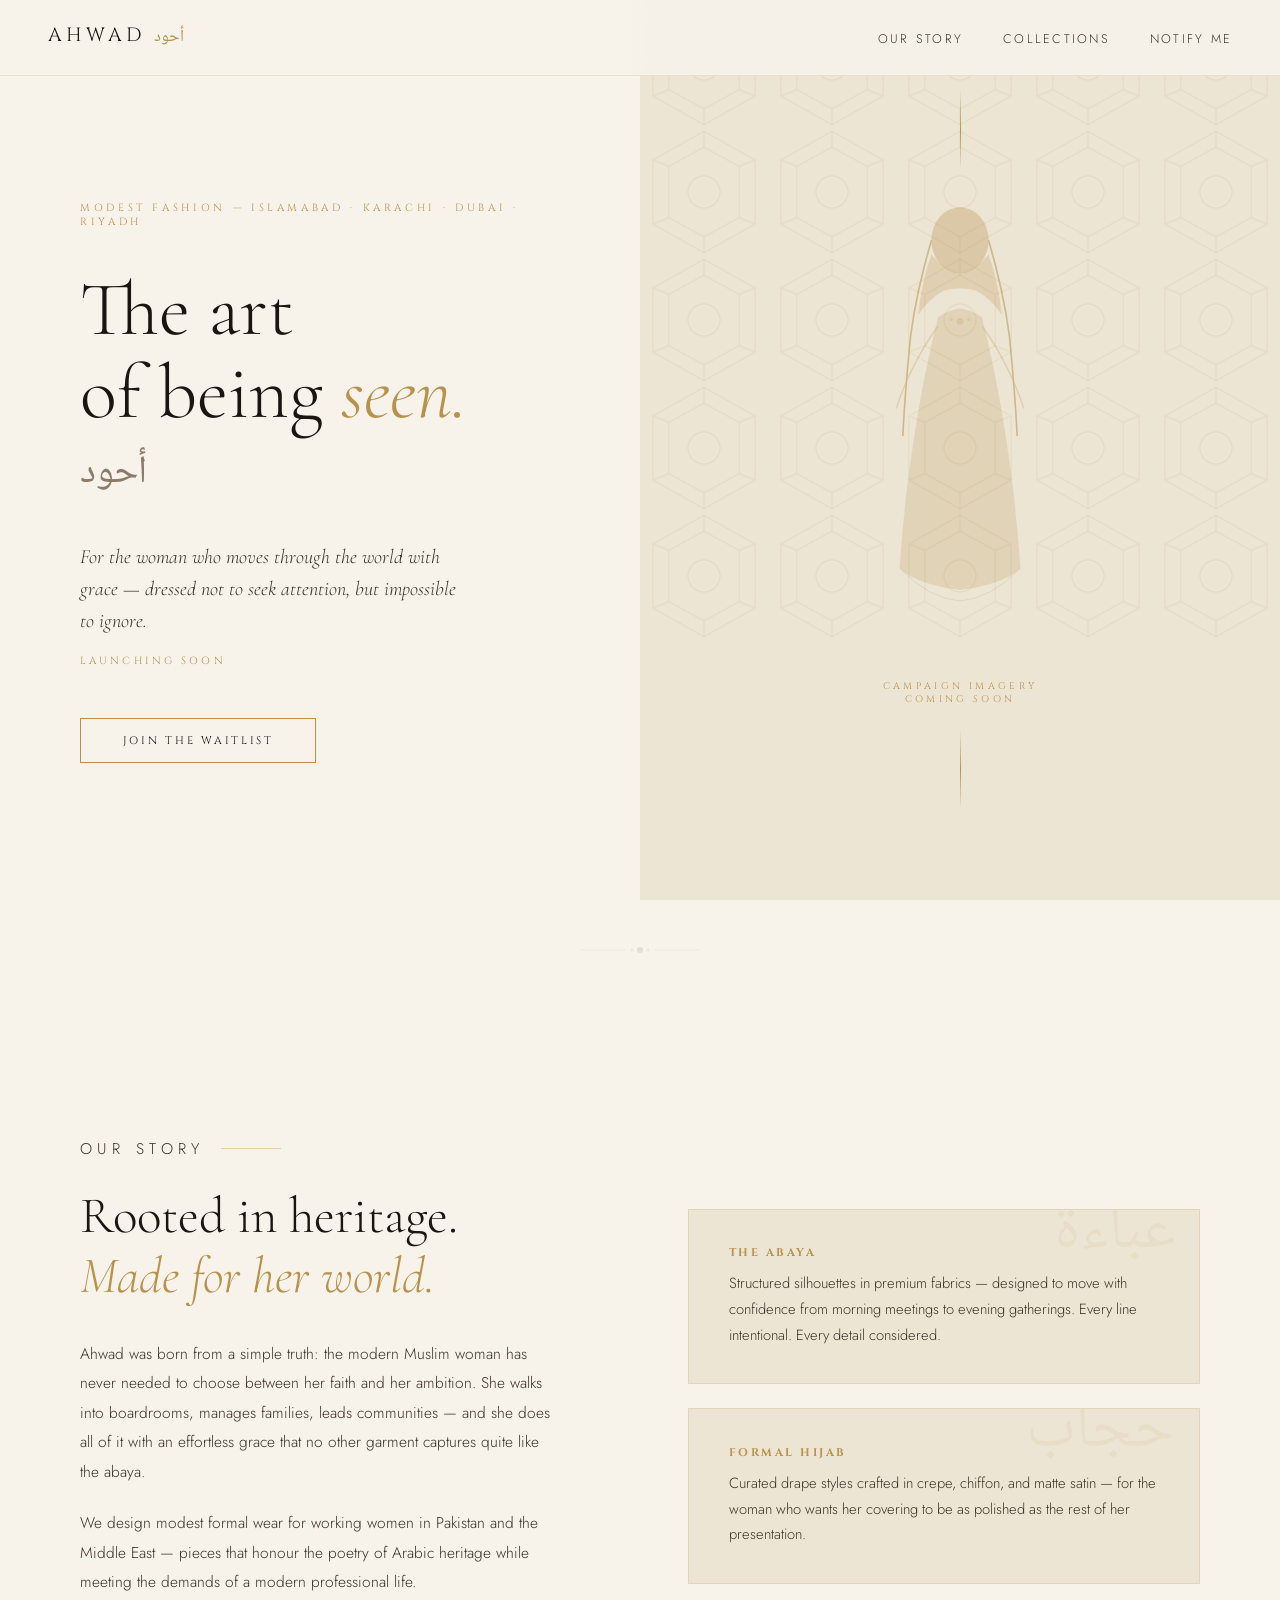
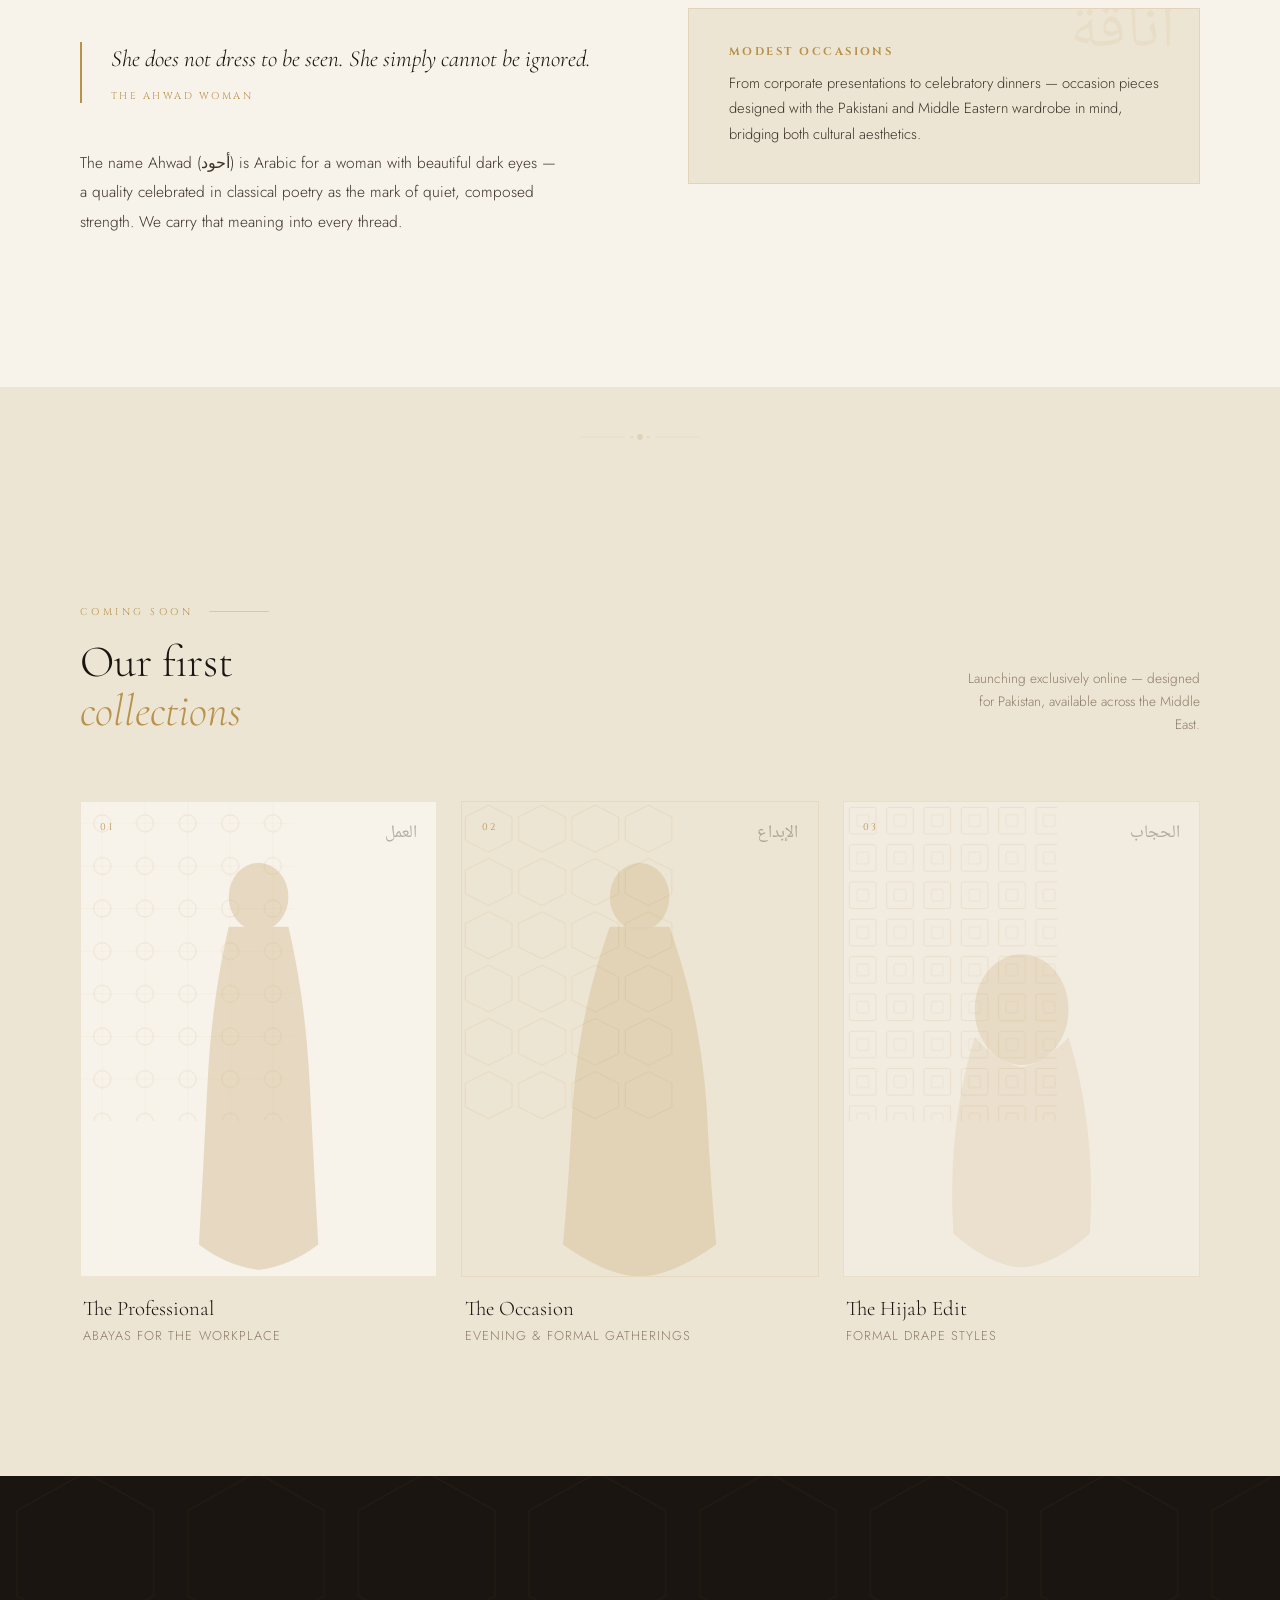
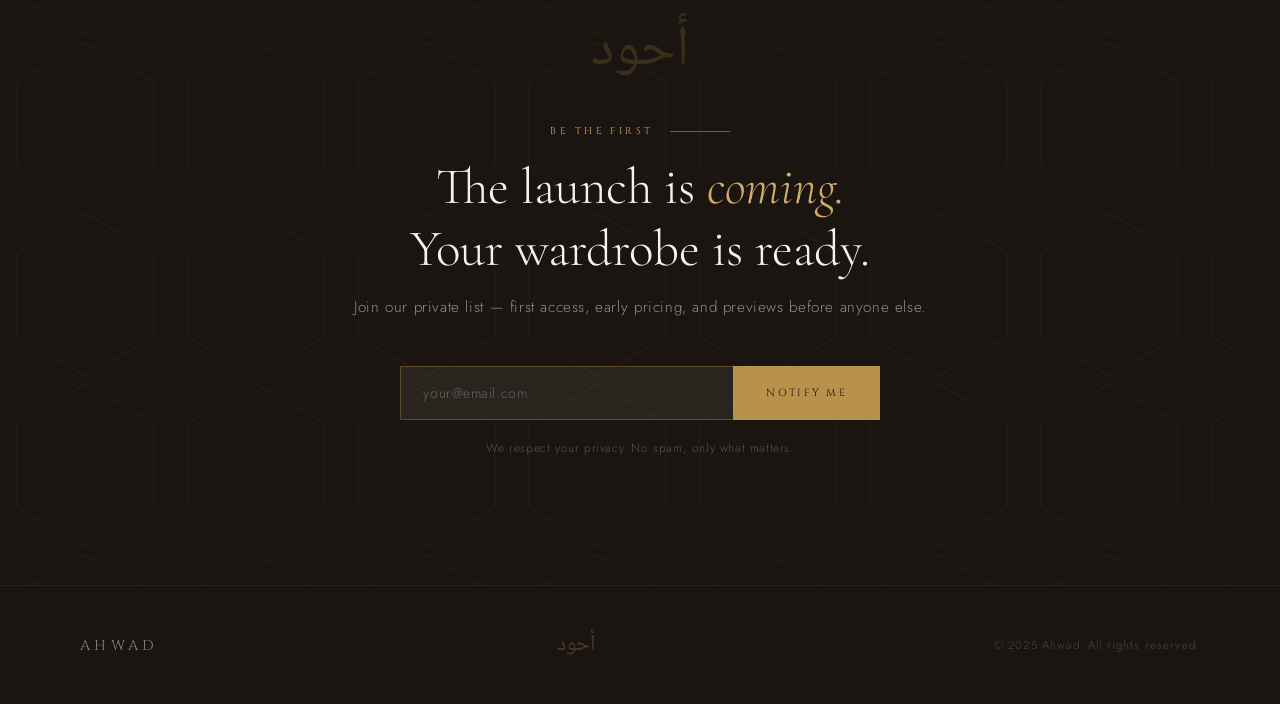
==== commit 08795f20: "Update index.html" ====
--- a/index.html
+++ b/index.html
@@ -1,198 +1,940 @@
+
 <!DOCTYPE html>
 <html lang="en">
 <head>
-<meta charset="UTF-8"/><meta name="viewport" content="width=device-width,initial-scale=1.0"/>
-<title>Ahwad — Modest Clothing for Muslim Women | Pakistan &amp; Middle East</title>
-<meta name="description" content="Ahwad is a modest fashion brand for Muslim working women in Pakistan and the Middle East. Elegant modest clothing that honours your faith without compromising elegance."/>
-<meta name="keywords" content="modest fashion Pakistan, modest clothing Muslim women, Islamic formal wear, hijab fashion, modest workwear, halal fashion"/>
-<meta name="robots" content="index,follow"/>
-<link rel="canonical" href="https://ahwad.com/"/>
-<meta property="og:type" content="website"/><meta property="og:url" content="https://ahwad.com/"/>
-<meta property="og:title" content="Ahwad — Modest Clothing for Muslim Women"/>
-<meta property="og:description" content="Elegant modest fashion for the Muslim working woman in Pakistan and the Middle East."/>
-<script type="application/ld+json">{"@context":"https://schema.org","@type":"ClothingStore","name":"Ahwad","description":"Modest fashion brand for Muslim women in Pakistan and the Middle East.","url":"https://ahwad.com","email":"founders.ahwad@gmail.com","sameAs":["https://www.facebook.com/AhwadPk/","https://www.instagram.com/ahwadpk/","https://www.threads.com/@ahwadpk"],"address":{"@type":"PostalAddress","addressLocality":"Islamabad","addressCountry":"PK"}}</script>
-<link rel="stylesheet" href="style.css"/>
+<meta charset="UTF-8" />
+<meta name="viewport" content="width=device-width, initial-scale=1.0"/>
+<title>Ahwad — The Art of Being Seen</title>
+<link rel="preconnect" href="https://fonts.googleapis.com"/>
+<link rel="preconnect" href="https://fonts.gstatic.com" crossorigin/>
+<link href="https://fonts.googleapis.com/css2?family=Cormorant+Garamond:ital,wght@0,300;0,400;1,300;1,400&family=Cinzel:wght@400;500&family=Jost:wght@300;400&family=Noto+Naskh+Arabic:wght@400;500&display=swap" rel="stylesheet"/>
 <style>
-/* LOADER */
-#ld{position:fixed;inset:0;z-index:9000;background:var(--bg);display:flex;flex-direction:column;align-items:center;justify-content:center;transition:opacity .7s,visibility .7s}
-#ld.out{opacity:0;visibility:hidden;pointer-events:none}
-.lw{display:flex;overflow:hidden}
-.lc{font-family:var(--fD);font-size:clamp(2rem,7vw,4.5rem);letter-spacing:.55em;color:var(--teal);display:inline-block;transform:translateY(110%);opacity:0}
-.ll{width:0;height:2px;background:var(--teal2);margin-top:1.4rem;transition:width .9s ease;border-radius:2px}
-.lsub{font-family:var(--fS);font-size:.95rem;font-style:italic;letter-spacing:.18em;color:var(--ink3);margin-top:.9rem;opacity:0;transition:opacity .6s}
-
-/* HERO */
-.hero{
-  min-height:100svh;padding-top:64px;
-  position:relative;display:flex;align-items:center;overflow:hidden;
-  background:var(--bg2);
-}
-.hero-grid{position:absolute;inset:0;opacity:.04;background-image:linear-gradient(var(--teal2) 1px,transparent 1px),linear-gradient(90deg,var(--teal2) 1px,transparent 1px);background-size:60px 60px;pointer-events:none}
-.hx{position:absolute;width:10px;height:10px;pointer-events:none}
-.hx::before,.hx::after{content:'';position:absolute;background:var(--teal2);opacity:.3}
-.hx::before{width:1px;height:100%;left:50%}
-.hx::after{height:1px;width:100%;top:50%}
-.hx1{top:22%;right:18%}.hx2{bottom:28%;right:38%}.hx3{top:52%;left:6%}
-.h-rule{position:absolute;left:var(--px);top:64px;bottom:0;width:1px;background:linear-gradient(to bottom,transparent,rgba(27,107,114,.3) 30%,rgba(27,107,114,.3) 70%,transparent)}
-.h-cnt{position:relative;z-index:2;padding:clamp(2rem,5vw,4rem) var(--px) clamp(2rem,5vw,4rem) clamp(2.5rem,8vw,7rem);max-width:min(820px,90vw);width:100%}
-.h-badge{display:inline-flex;align-items:center;gap:.8rem;margin-bottom:clamp(2rem,4vw,3rem);opacity:0;transform:translateY(12px)}
-.h-badge-dot{width:5px;height:5px;border-radius:50%;background:var(--teal2);animation:pd 2.8s ease-in-out infinite}
-@keyframes pd{0%,100%{opacity:1;transform:scale(1)}50%{opacity:.25;transform:scale(.6)}}
-.h-badge span{font-family:var(--fD);font-size:clamp(.46rem,.75vw,.58rem);letter-spacing:.3em;text-transform:uppercase;color:var(--teal)}
-.h-title{font-family:var(--fS);font-size:clamp(2.8rem,8.5vw,7rem);font-weight:300;line-height:1.04;color:var(--ink);margin-bottom:clamp(1.5rem,3vw,2.5rem);padding-bottom:.1em}
-.tl{display:block;overflow:hidden;padding-bottom:.05em}
-.ti{display:block;transform:translateY(110%)}
-.h-title em{font-style:italic;color:var(--teal)}
-.indent{padding-left:clamp(1.5rem,4vw,3.5rem)}
-.h-desc{font-family:var(--fS);font-size:clamp(1rem,1.8vw,1.18rem);font-weight:300;font-style:italic;color:var(--ink3);line-height:1.85;max-width:min(460px,85vw);margin-bottom:clamp(2rem,4vw,3.5rem);opacity:0;transform:translateY(16px)}
-.h-ctas{display:flex;align-items:center;gap:clamp(1rem,3vw,1.5rem);flex-wrap:wrap;opacity:0;transform:translateY(16px)}
-.h-bracket{position:absolute;right:clamp(2rem,8vw,7rem);top:50%;transform:translateY(-50%);width:min(150px,12vw);opacity:0;pointer-events:none}
-
-/* NAV CARDS */
-.ql{padding:var(--sp) var(--px);background:var(--bg);display:grid;grid-template-columns:repeat(4,1fr);gap:1.4rem}
-.ql-card{display:block;text-decoration:none;padding:2rem 1.8rem;background:var(--wh);border:1px solid var(--bg3);position:relative;overflow:hidden;transition:transform .4s,border-color .4s,box-shadow .4s;border-radius:2px}
-.ql-card::after{content:'';position:absolute;left:0;top:0;bottom:0;width:3px;background:linear-gradient(to bottom,var(--teal),var(--teal3));transform:scaleY(0);transform-origin:bottom;transition:transform .4s cubic-bezier(.77,0,.18,1)}
-.ql-card:hover{transform:translateY(-3px);border-color:var(--teal3);box-shadow:0 8px 30px rgba(27,107,114,.1)}
-.ql-card:hover::after{transform:scaleY(1)}
-.ql-num{font-family:var(--fS);font-size:1.8rem;font-weight:300;font-style:italic;color:var(--teal);opacity:.2;display:block;margin-bottom:.8rem;line-height:1}
-.ql-card h3{font-family:var(--fD);font-size:.6rem;letter-spacing:.18em;text-transform:uppercase;color:var(--teal);margin-bottom:.5rem}
-.ql-card p{font-family:var(--fB);font-weight:300;font-size:.88rem;line-height:1.75;color:var(--ink3)}
-.ql-arrow{display:inline-block;margin-top:1.1rem;font-family:var(--fD);font-size:.5rem;letter-spacing:.18em;text-transform:uppercase;color:var(--teal2);opacity:.6;transition:opacity .3s,transform .3s}
-.ql-card:hover .ql-arrow{opacity:1;transform:translateX(4px)}
-
-.sketch-div{padding:1.2rem var(--px);display:flex;align-items:center;gap:1.5rem;background:var(--bg)}
-.sketch-div::before,.sketch-div::after{content:'';flex:1;height:1px;background:var(--bg3)}
-.sketch-div span{font-family:var(--fD);font-size:.48rem;letter-spacing:.3em;text-transform:uppercase;color:var(--teal2);opacity:.5;white-space:nowrap}
-
-@media(max-width:1024px){.ql{grid-template-columns:1fr 1fr}}
-@media(max-width:640px){.ql{grid-template-columns:1fr}.h-rule{display:none}.h-bracket{display:none}}
+  *, *::before, *::after { margin: 0; padding: 0; box-sizing: border-box; }
+
+  :root {
+    --cream: #F7F2EA;
+    --cream-deep: #EDE5D4;
+    --gold: #B8924A;
+    --gold-light: #D4AA6A;
+    --gold-pale: #F0E0C0;
+    --ink: #1A1510;
+    --ink-soft: #3D3228;
+    --muted: #8C7B68;
+    --blush: #C2907A;
+  }
+
+  html { scroll-behavior: smooth; }
+
+  body {
+    background: var(--cream);
+    color: var(--ink);
+    font-family: 'Jost', sans-serif;
+    font-weight: 300;
+    overflow-x: hidden;
+  }
+
+  /* ── NAV ── */
+  nav {
+    position: fixed;
+    top: 0; left: 0; right: 0;
+    z-index: 100;
+    display: flex;
+    align-items: center;
+    justify-content: space-between;
+    padding: 1.4rem 3rem;
+    background: rgba(247,242,234,0.92);
+    backdrop-filter: blur(8px);
+    border-bottom: 1px solid rgba(184,146,74,0.18);
+  }
+
+  .nav-logo {
+    font-family: 'Cinzel', serif;
+    font-size: 1.2rem;
+    letter-spacing: 0.22em;
+    color: var(--ink);
+    text-decoration: none;
+  }
+
+  .nav-arabic {
+    font-family: 'Noto Naskh Arabic', serif;
+    font-size: 1.05rem;
+    color: var(--gold);
+    letter-spacing: 0;
+  }
+
+  .nav-links {
+    display: flex;
+    gap: 2.5rem;
+    list-style: none;
+  }
+
+  .nav-links a {
+    font-family: 'Jost', sans-serif;
+    font-weight: 300;
+    font-size: 0.78rem;
+    letter-spacing: 0.18em;
+    text-transform: uppercase;
+    color: var(--ink-soft);
+    text-decoration: none;
+    transition: color 0.3s;
+  }
+
+  .nav-links a:hover { color: var(--gold); }
+
+  /* ── HERO ── */
+  .hero {
+    min-height: 100vh;
+    display: grid;
+    grid-template-columns: 1fr 1fr;
+    position: relative;
+  }
+
+  .hero-left {
+    background: var(--cream);
+    display: flex;
+    flex-direction: column;
+    justify-content: center;
+    padding: 8rem 4rem 4rem 5rem;
+    position: relative;
+    z-index: 2;
+  }
+
+  .hero-eyebrow {
+    font-family: 'Cinzel', serif;
+    font-size: 0.65rem;
+    letter-spacing: 0.35em;
+    text-transform: uppercase;
+    color: var(--gold);
+    margin-bottom: 2.5rem;
+  }
+
+  .hero-title {
+    font-family: 'Cormorant Garamond', serif;
+    font-size: clamp(3.2rem, 6vw, 5.2rem);
+    font-weight: 300;
+    line-height: 1.08;
+    color: var(--ink);
+    margin-bottom: 0.4rem;
+  }
+
+  .hero-title em {
+    font-style: italic;
+    color: var(--gold);
+  }
+
+  .hero-arabic-name {
+    font-family: 'Noto Naskh Arabic', serif;
+    font-size: 2.4rem;
+    color: var(--muted);
+    margin-bottom: 2.2rem;
+    display: block;
+    font-weight: 400;
+  }
+
+  .hero-tagline {
+    font-family: 'Cormorant Garamond', serif;
+    font-size: 1.25rem;
+    font-style: italic;
+    font-weight: 300;
+    color: var(--ink-soft);
+    margin-bottom: 3rem;
+    line-height: 1.6;
+    max-width: 380px;
+  }
+
+  .hero-tagline span {
+    display: block;
+    font-family: 'Cinzel', serif;
+    font-style: normal;
+    font-size: 0.65rem;
+    letter-spacing: 0.3em;
+    text-transform: uppercase;
+    color: var(--gold);
+    margin-top: 1rem;
+  }
+
+  .hero-cta {
+    display: inline-block;
+    padding: 0.9rem 2.6rem;
+    border: 1px solid var(--gold);
+    font-family: 'Cinzel', serif;
+    font-size: 0.68rem;
+    letter-spacing: 0.25em;
+    text-transform: uppercase;
+    color: var(--ink);
+    text-decoration: none;
+    transition: all 0.35s;
+    align-self: flex-start;
+    background: transparent;
+    cursor: pointer;
+  }
+
+  .hero-cta:hover {
+    background: var(--gold);
+    color: var(--cream);
+  }
+
+  .hero-right {
+    position: relative;
+    background: var(--cream-deep);
+    overflow: hidden;
+    display: flex;
+    align-items: center;
+    justify-content: center;
+  }
+
+  .hero-pattern {
+    position: absolute;
+    inset: 0;
+    opacity: 0.13;
+  }
+
+  .hero-image-placeholder {
+    width: 100%;
+    height: 100%;
+    display: flex;
+    align-items: center;
+    justify-content: center;
+    flex-direction: column;
+    gap: 1rem;
+  }
+
+  .silhouette-wrap {
+    position: relative;
+    z-index: 2;
+    display: flex;
+    flex-direction: column;
+    align-items: center;
+  }
+
+  .gold-line {
+    width: 1px;
+    height: 80px;
+    background: linear-gradient(to bottom, transparent, var(--gold), transparent);
+    margin-bottom: 1.5rem;
+  }
+
+  .placeholder-label {
+    font-family: 'Cinzel', serif;
+    font-size: 0.6rem;
+    letter-spacing: 0.35em;
+    text-transform: uppercase;
+    color: var(--gold);
+    text-align: center;
+  }
+
+  /* Decorative SVG woman silhouette */
+  .silhouette-svg {
+    width: 220px;
+    opacity: 0.55;
+    margin-bottom: 1.5rem;
+  }
+
+  /* ── SECTION GENERAL ── */
+  section { position: relative; }
+
+  .section-label {
+    font-family: 'Cinzel', serif;
+    font-size: 0.62rem;
+    letter-spacing: 0.35em;
+    text-transform: uppercase;
+    color: var(--gold);
+    margin-bottom: 1.2rem;
+    display: flex;
+    align-items: center;
+    gap: 1rem;
+  }
+
+  .section-label::after {
+    content: '';
+    display: block;
+    height: 1px;
+    width: 60px;
+    background: var(--gold-light);
+    opacity: 0.5;
+  }
+
+  /* ── ABOUT SECTION ── */
+  .about {
+    padding: 8rem 5rem;
+    display: grid;
+    grid-template-columns: 1fr 1fr;
+    gap: 6rem;
+    align-items: center;
+    background: var(--cream);
+  }
+
+  .about-text h2 {
+    font-family: 'Cormorant Garamond', serif;
+    font-size: clamp(2.2rem, 4vw, 3.4rem);
+    font-weight: 300;
+    line-height: 1.18;
+    margin-bottom: 2rem;
+    color: var(--ink);
+  }
+
+  .about-text h2 em {
+    font-style: italic;
+    color: var(--gold);
+  }
+
+  .about-text p {
+    font-family: 'Jost', sans-serif;
+    font-weight: 300;
+    font-size: 0.97rem;
+    line-height: 1.9;
+    color: var(--ink-soft);
+    margin-bottom: 1.4rem;
+    max-width: 480px;
+  }
+
+  .about-quote {
+    border-left: 2px solid var(--gold);
+    padding-left: 1.8rem;
+    margin: 2.8rem 0;
+  }
+
+  .about-quote blockquote {
+    font-family: 'Cormorant Garamond', serif;
+    font-size: 1.45rem;
+    font-style: italic;
+    font-weight: 300;
+    color: var(--ink);
+    line-height: 1.5;
+  }
+
+  .about-quote cite {
+    display: block;
+    font-family: 'Cinzel', serif;
+    font-size: 0.62rem;
+    letter-spacing: 0.25em;
+    text-transform: uppercase;
+    color: var(--gold);
+    margin-top: 0.8rem;
+    font-style: normal;
+  }
+
+  .about-visual {
+    display: flex;
+    flex-direction: column;
+    gap: 1.5rem;
+  }
+
+  .about-card {
+    background: var(--cream-deep);
+    padding: 2.2rem 2.5rem;
+    border: 1px solid rgba(184,146,74,0.2);
+    position: relative;
+    overflow: hidden;
+  }
+
+  .about-card::before {
+    content: attr(data-arabic);
+    position: absolute;
+    top: -0.5rem;
+    right: 1.5rem;
+    font-family: 'Noto Naskh Arabic', serif;
+    font-size: 4rem;
+    color: var(--gold);
+    opacity: 0.08;
+    line-height: 1;
+  }
+
+  .about-card h3 {
+    font-family: 'Cinzel', serif;
+    font-size: 0.7rem;
+    letter-spacing: 0.22em;
+    text-transform: uppercase;
+    color: var(--gold);
+    margin-bottom: 0.7rem;
+  }
+
+  .about-card p {
+    font-family: 'Jost', sans-serif;
+    font-weight: 300;
+    font-size: 0.92rem;
+    line-height: 1.75;
+    color: var(--ink-soft);
+  }
+
+  /* ── COLLECTIONS SECTION ── */
+  .collections {
+    padding: 7rem 5rem;
+    background: var(--cream-deep);
+  }
+
+  .collections-header {
+    display: flex;
+    align-items: flex-end;
+    justify-content: space-between;
+    margin-bottom: 4rem;
+  }
+
+  .collections-header h2 {
+    font-family: 'Cormorant Garamond', serif;
+    font-size: clamp(2rem, 3.5vw, 3rem);
+    font-weight: 300;
+    color: var(--ink);
+    line-height: 1.1;
+  }
+
+  .collections-header h2 em {
+    font-style: italic;
+    color: var(--gold);
+  }
+
+  .collections-grid {
+    display: grid;
+    grid-template-columns: repeat(3, 1fr);
+    gap: 1.5rem;
+  }
+
+  .collection-item {
+    position: relative;
+    overflow: hidden;
+    cursor: pointer;
+  }
+
+  .collection-img {
+    aspect-ratio: 3/4;
+    background: var(--cream);
+    border: 1px solid rgba(184,146,74,0.15);
+    display: flex;
+    align-items: flex-end;
+    justify-content: center;
+    position: relative;
+    overflow: hidden;
+    transition: transform 0.5s ease;
+  }
+
+  .collection-item:hover .collection-img {
+    transform: scale(1.02);
+  }
+
+  .collection-img svg {
+    width: 60%;
+    opacity: 0.25;
+    position: absolute;
+    bottom: 0;
+  }
+
+  .collection-pattern {
+    position: absolute;
+    inset: 0;
+    opacity: 0.06;
+  }
+
+  .collection-num {
+    position: absolute;
+    top: 1.2rem;
+    left: 1.2rem;
+    font-family: 'Cinzel', serif;
+    font-size: 0.6rem;
+    letter-spacing: 0.25em;
+    color: var(--gold);
+  }
+
+  .collection-arabic {
+    position: absolute;
+    top: 1rem;
+    right: 1.2rem;
+    font-family: 'Noto Naskh Arabic', serif;
+    font-size: 1.1rem;
+    color: var(--ink);
+    opacity: 0.3;
+  }
+
+  .collection-info {
+    padding: 1.2rem 0.2rem;
+  }
+
+  .collection-info h3 {
+    font-family: 'Cormorant Garamond', serif;
+    font-size: 1.3rem;
+    font-weight: 300;
+    color: var(--ink);
+    margin-bottom: 0.3rem;
+  }
+
+  .collection-info p {
+    font-family: 'Jost', sans-serif;
+    font-weight: 300;
+    font-size: 0.8rem;
+    letter-spacing: 0.08em;
+    color: var(--muted);
+    text-transform: uppercase;
+  }
+
+  /* ── WAITLIST SECTION ── */
+  .waitlist {
+    padding: 8rem 5rem;
+    background: var(--ink);
+    text-align: center;
+    position: relative;
+    overflow: hidden;
+  }
+
+  .waitlist-pattern {
+    position: absolute;
+    inset: 0;
+    opacity: 0.04;
+  }
+
+  .waitlist-arabic {
+    font-family: 'Noto Naskh Arabic', serif;
+    font-size: 3.5rem;
+    color: var(--gold);
+    opacity: 0.2;
+    margin-bottom: 1.5rem;
+    display: block;
+  }
+
+  .waitlist h2 {
+    font-family: 'Cormorant Garamond', serif;
+    font-size: clamp(2.2rem, 4vw, 3.5rem);
+    font-weight: 300;
+    color: var(--cream);
+    line-height: 1.2;
+    margin-bottom: 1rem;
+    position: relative;
+    z-index: 2;
+  }
+
+  .waitlist h2 em {
+    font-style: italic;
+    color: var(--gold-light);
+  }
+
+  .waitlist-sub {
+    font-family: 'Jost', sans-serif;
+    font-weight: 300;
+    font-size: 0.95rem;
+    color: rgba(247,242,234,0.55);
+    margin-bottom: 3rem;
+    letter-spacing: 0.04em;
+    position: relative;
+    z-index: 2;
+  }
+
+  .waitlist-form {
+    display: flex;
+    gap: 0;
+    max-width: 480px;
+    margin: 0 auto;
+    position: relative;
+    z-index: 2;
+  }
+
+  .waitlist-form input[type="email"] {
+    flex: 1;
+    padding: 1rem 1.4rem;
+    background: rgba(247,242,234,0.07);
+    border: 1px solid rgba(184,146,74,0.35);
+    border-right: none;
+    color: var(--cream);
+    font-family: 'Jost', sans-serif;
+    font-weight: 300;
+    font-size: 0.88rem;
+    letter-spacing: 0.04em;
+    outline: none;
+    transition: border-color 0.3s;
+  }
+
+  .waitlist-form input::placeholder { color: rgba(247,242,234,0.3); }
+  .waitlist-form input:focus { border-color: var(--gold); }
+
+  .waitlist-form button {
+    padding: 1rem 2rem;
+    background: var(--gold);
+    border: 1px solid var(--gold);
+    color: var(--ink);
+    font-family: 'Cinzel', serif;
+    font-size: 0.65rem;
+    letter-spacing: 0.22em;
+    text-transform: uppercase;
+    cursor: pointer;
+    transition: all 0.3s;
+  }
+
+  .waitlist-form button:hover {
+    background: var(--gold-light);
+    border-color: var(--gold-light);
+  }
+
+  .waitlist-note {
+    margin-top: 1.2rem;
+    font-family: 'Jost', sans-serif;
+    font-weight: 300;
+    font-size: 0.75rem;
+    color: rgba(247,242,234,0.28);
+    letter-spacing: 0.05em;
+    position: relative;
+    z-index: 2;
+  }
+
+  .success-msg {
+    display: none;
+    font-family: 'Cormorant Garamond', serif;
+    font-size: 1.2rem;
+    font-style: italic;
+    color: var(--gold-light);
+    position: relative;
+    z-index: 2;
+  }
+
+  /* ── FOOTER ── */
+  footer {
+    background: var(--ink);
+    border-top: 1px solid rgba(184,146,74,0.12);
+    padding: 2.5rem 5rem;
+    display: flex;
+    align-items: center;
+    justify-content: space-between;
+  }
+
+  .footer-logo {
+    font-family: 'Cinzel', serif;
+    font-size: 0.9rem;
+    letter-spacing: 0.3em;
+    color: var(--cream);
+    opacity: 0.5;
+  }
+
+  .footer-center {
+    font-family: 'Noto Naskh Arabic', serif;
+    font-size: 1.4rem;
+    color: var(--gold);
+    opacity: 0.3;
+  }
+
+  .footer-right {
+    font-family: 'Jost', sans-serif;
+    font-weight: 300;
+    font-size: 0.72rem;
+    letter-spacing: 0.1em;
+    color: rgba(247,242,234,0.22);
+  }
+
+  /* ── DECORATIVE DIVIDER ── */
+  .ornament {
+    text-align: center;
+    padding: 2.5rem 0;
+    background: var(--cream);
+  }
+
+  .ornament svg { width: 120px; opacity: 0.35; }
+
+  /* ── RESPONSIVE ── */
+  @media (max-width: 900px) {
+    nav { padding: 1.2rem 1.8rem; }
+    .nav-links { gap: 1.5rem; }
+    .hero { grid-template-columns: 1fr; }
+    .hero-right { min-height: 55vw; }
+    .hero-left { padding: 7rem 2rem 3rem; }
+    .about { grid-template-columns: 1fr; padding: 5rem 2rem; gap: 3rem; }
+    .collections { padding: 5rem 2rem; }
+    .collections-grid { grid-template-columns: 1fr 1fr; }
+    .collections-header { flex-direction: column; align-items: flex-start; gap: 1rem; }
+    .waitlist { padding: 5rem 2rem; }
+    footer { padding: 2rem; flex-direction: column; gap: 1rem; text-align: center; }
+  }
+
+  @media (max-width: 600px) {
+    .collections-grid { grid-template-columns: 1fr; }
+    .waitlist-form { flex-direction: column; }
+    .waitlist-form input[type="email"] { border-right: 1px solid rgba(184,146,74,0.35); border-bottom: none; }
+    .nav-links { display: none; }
+  }
+
+  /* ── ANIMATIONS ── */
+  @keyframes fadeUp {
+    from { opacity: 0; transform: translateY(28px); }
+    to   { opacity: 1; transform: translateY(0); }
+  }
+
+  .hero-eyebrow  { animation: fadeUp 0.8s ease both; }
+  .hero-title    { animation: fadeUp 0.8s 0.15s ease both; }
+  .hero-arabic-name { animation: fadeUp 0.8s 0.25s ease both; }
+  .hero-tagline  { animation: fadeUp 0.8s 0.35s ease both; }
+  .hero-cta      { animation: fadeUp 0.8s 0.5s ease both; }
+
+  @keyframes shimmer {
+    0%, 100% { opacity: 0.55; }
+    50%       { opacity: 0.7; }
+  }
+  .silhouette-svg { animation: shimmer 4s ease-in-out infinite; }
 </style>
 </head>
 <body>
-<div id="ld" role="status">
-  <div class="lw" aria-hidden="true"><span class="lc" id="l0">A</span><span class="lc" id="l1">H</span><span class="lc" id="l2">W</span><span class="lc" id="l3">A</span><span class="lc" id="l4">D</span></div>
-  <div class="ll" id="ll"></div>
-  <p class="lsub" id="ls">The art of being seen.</p>
-</div>
-
-<!-- ═══ NAV ═══ -->
-<nav id="nav" role="navigation" aria-label="Main navigation">
-  <a class="nav-logo" href="index.html" aria-label="Ahwad — Home">AHWAD</a>
+
+<!-- ── NAVIGATION ── -->
+<nav>
+  <a class="nav-logo" href="#">AHWAD <span class="nav-arabic">أحود</span></a>
   <ul class="nav-links">
-    <li><a href="about.html">Our Story</a></li>
-    <li><a href="collections.html">Collections</a></li>
-    <li><a href="philosophy.html">Philosophy</a></li>
-    <li><a href="privacy.html">Privacy</a></li>
+    <li><a href="#about">Our Story</a></li>
+    <li><a href="#collections">Collections</a></li>
+    <li><a href="#waitlist">Notify Me</a></li>
   </ul>
-  <a class="nav-cta" href="waitlist.html">Notify Me</a>
-  <button class="hbg" id="hbg" aria-label="Open menu" aria-expanded="false"><span></span><span></span><span></span></button>
 </nav>
-<div class="mob" id="mob" role="dialog" aria-modal="true">
-  <a href="about.html" onclick="closeMenu()">Our Story</a>
-  <a href="collections.html" onclick="closeMenu()">Collections</a>
-  <a href="philosophy.html" onclick="closeMenu()">Philosophy</a>
-  <a href="privacy.html" onclick="closeMenu()">Privacy</a>
-  <a href="waitlist.html" onclick="closeMenu()" class="mob-cta">Notify Me</a>
-</div>
-
-<!-- ═══ HERO ═══ -->
-<section class="hero" aria-labelledby="hero-h">
-  <div class="hero-grid" aria-hidden="true"></div>
-  <div class="hx hx1" aria-hidden="true"></div>
-  <div class="hx hx2" aria-hidden="true"></div>
-  <div class="hx hx3" aria-hidden="true"></div>
-  <div class="h-rule" aria-hidden="true"></div>
-  <div class="h-cnt">
-    <p class="h-badge" id="ey">
-      <span class="h-badge-dot" aria-hidden="true"></span>
-      <span>Modest Fashion — Pakistan &amp; Middle East — Launching Soon</span>
+
+<!-- ── HERO ── -->
+<section class="hero">
+  <div class="hero-left">
+    <p class="hero-eyebrow">Modest Fashion — Islamabad · Karachi · Dubai · Riyadh</p>
+
+    <h1 class="hero-title">
+      The art<br/>of being <em>seen.</em>
+    </h1>
+
+    <span class="hero-arabic-name">أحود</span>
+
+    <p class="hero-tagline">
+      For the woman who moves through the world with grace — dressed not to seek attention, but impossible to ignore.
+      <span>Launching Soon</span>
     </p>
-    <h1 class="h-title" id="hero-h">
-      <span class="tl"><span class="ti" id="t0">The art</span></span>
-      <span class="tl"><span class="ti indent" id="t1">of being <em>seen.</em></span></span>
-    </h1>
-    <p class="h-desc" id="hd">For the Muslim woman who moves through the world with intention — dressed not to seek attention, but impossible to ignore.</p>
-    <div class="h-ctas" id="hc">
-      <a href="waitlist.html" class="btn-teal"><span>Join the Waitlist</span></a>
-      <a href="about.html" class="btn-outline">Our Story</a>
+
+    <a class="hero-cta" href="#waitlist">Join the Waitlist</a>
+  </div>
+
+  <div class="hero-right">
+    <!-- Geometric Islamic pattern background -->
+    <svg class="hero-pattern" viewBox="0 0 400 400" xmlns="http://www.w3.org/2000/svg" preserveAspectRatio="xMidYMid slice">
+      <defs>
+        <pattern id="islamic" x="0" y="0" width="80" height="80" patternUnits="userSpaceOnUse">
+          <g fill="none" stroke="#B8924A" stroke-width="0.8">
+            <polygon points="40,2 72,20 72,60 40,78 8,60 8,20"/>
+            <polygon points="40,12 62,24 62,56 40,68 18,56 18,24"/>
+            <circle cx="40" cy="40" r="10"/>
+            <line x1="40" y1="2" x2="40" y2="12"/>
+            <line x1="40" y1="68" x2="40" y2="78"/>
+            <line x1="8" y1="20" x2="18" y2="24"/>
+            <line x1="72" y1="20" x2="62" y2="24"/>
+            <line x1="8" y1="60" x2="18" y2="56"/>
+            <line x1="72" y1="60" x2="62" y2="56"/>
+          </g>
+        </pattern>
+      </defs>
+      <rect width="400" height="400" fill="url(#islamic)"/>
+    </svg>
+
+    <!-- Stylised abaya silhouette -->
+    <div class="silhouette-wrap">
+      <div class="gold-line"></div>
+      <svg class="silhouette-svg" viewBox="0 0 200 420" xmlns="http://www.w3.org/2000/svg" fill="none">
+        <!-- head/hijab -->
+        <ellipse cx="100" cy="42" rx="26" ry="30" fill="#B8924A" opacity="0.6"/>
+        <path d="M74 42 Q60 90 55 130 Q50 180 48 220" stroke="#B8924A" stroke-width="1.5" fill="none"/>
+        <path d="M126 42 Q140 90 145 130 Q150 180 152 220" stroke="#B8924A" stroke-width="1.5" fill="none"/>
+        <!-- hijab wrap -->
+        <path d="M74 55 Q65 80 62 110 Q72 95 85 88 Q100 84 115 88 Q128 95 138 110 Q135 80 126 55 Q113 70 100 72 Q87 70 74 55Z" fill="#B8924A" opacity="0.45"/>
+        <!-- body / abaya -->
+        <path d="M80 112 Q68 160 60 210 Q50 270 45 340 Q60 355 100 360 Q140 355 155 340 Q150 270 140 210 Q132 160 120 112 Q110 105 100 104 Q90 105 80 112Z" fill="#B8924A" opacity="0.38"/>
+        <!-- sleeve lines -->
+        <path d="M80 120 Q55 155 42 195" stroke="#B8924A" stroke-width="1.2" fill="none" opacity="0.5"/>
+        <path d="M120 120 Q145 155 158 195" stroke="#B8924A" stroke-width="1.2" fill="none" opacity="0.5"/>
+        <!-- hem detail -->
+        <path d="M45 340 Q72 368 100 370 Q128 368 155 340" stroke="#B8924A" stroke-width="0.8" fill="none" opacity="0.4"/>
+        <!-- embroidery detail at neckline -->
+        <circle cx="100" cy="116" r="3" fill="#B8924A" opacity="0.5"/>
+        <circle cx="92" cy="114" r="1.5" fill="#B8924A" opacity="0.4"/>
+        <circle cx="108" cy="114" r="1.5" fill="#B8924A" opacity="0.4"/>
+      </svg>
+      <p class="placeholder-label">Campaign imagery<br/>coming soon</p>
+      <div class="gold-line" style="margin-top: 1.5rem; margin-bottom: 0;"></div>
     </div>
   </div>
-  <div class="h-bracket" id="hbr" aria-hidden="true">
-    <svg viewBox="0 0 150 260" fill="none" xmlns="http://www.w3.org/2000/svg">
-      <rect x="1" y="1" width="148" height="258" stroke="#1B6B72" stroke-width="0.5" opacity="0.2"/>
-      <line x1="1" y1="1" x2="18" y2="1" stroke="#1B6B72" stroke-width="1" opacity="0.4"/>
-      <line x1="1" y1="1" x2="1" y2="18" stroke="#1B6B72" stroke-width="1" opacity="0.4"/>
-      <line x1="149" y1="1" x2="132" y2="1" stroke="#1B6B72" stroke-width="1" opacity="0.4"/>
-      <line x1="149" y1="1" x2="149" y2="18" stroke="#1B6B72" stroke-width="1" opacity="0.4"/>
-      <line x1="1" y1="259" x2="18" y2="259" stroke="#1B6B72" stroke-width="1" opacity="0.4"/>
-      <line x1="1" y1="259" x2="1" y2="242" stroke="#1B6B72" stroke-width="1" opacity="0.4"/>
-      <line x1="149" y1="259" x2="132" y2="259" stroke="#1B6B72" stroke-width="1" opacity="0.4"/>
-      <line x1="149" y1="259" x2="149" y2="242" stroke="#1B6B72" stroke-width="1" opacity="0.4"/>
-      <ellipse cx="75" cy="56" rx="20" ry="26" stroke="#1B6B72" stroke-width="0.7" opacity="0.3"/>
-      <path d="M55 80 Q44 122 42 175 Q40 212 38 250 Q58 262 75 264 Q92 262 112 250 Q110 212 108 175 Q106 122 95 80Z" stroke="#1B6B72" stroke-width="0.7" fill="none" opacity="0.22"/>
-      <text x="75" y="240" font-family="serif" font-size="6.5" fill="#1B6B72" opacity="0.2" text-anchor="middle" font-style="italic">campaign imagery</text>
-      <text x="75" y="252" font-family="serif" font-size="6.5" fill="#1B6B72" opacity="0.16" text-anchor="middle" font-style="italic">coming soon</text>
-    </svg>
+</section>
+
+<!-- ── ORNAMENT ── -->
+<div class="ornament">
+  <svg viewBox="0 0 120 20" xmlns="http://www.w3.org/2000/svg" fill="none">
+    <line x1="0" y1="10" x2="45" y2="10" stroke="#B8924A" stroke-width="0.7" opacity="0.5"/>
+    <circle cx="60" cy="10" r="3" fill="#B8924A" opacity="0.6"/>
+    <circle cx="52" cy="10" r="1.5" fill="#B8924A" opacity="0.35"/>
+    <circle cx="68" cy="10" r="1.5" fill="#B8924A" opacity="0.35"/>
+    <line x1="75" y1="10" x2="120" y2="10" stroke="#B8924A" stroke-width="0.7" opacity="0.5"/>
+  </svg>
+</div>
+
+<!-- ── ABOUT ── -->
+<section class="about" id="about">
+  <div class="about-text">
+    <p class="section-label">Our Story</p>
+    <h2>Rooted in heritage.<br/><em>Made for her world.</em></h2>
+
+    <p>Ahwad was born from a simple truth: the modern Muslim woman has never needed to choose between her faith and her ambition. She walks into boardrooms, manages families, leads communities — and she does all of it with an effortless grace that no other garment captures quite like the abaya.</p>
+
+    <p>We design modest formal wear for working women in Pakistan and the Middle East — pieces that honour the poetry of Arabic heritage while meeting the demands of a modern professional life.</p>
+
+    <div class="about-quote">
+      <blockquote>She does not dress to be seen. She simply cannot be ignored.</blockquote>
+      <cite>The Ahwad Woman</cite>
+    </div>
+
+    <p>The name Ahwad (أحود) is Arabic for a woman with beautiful dark eyes — a quality celebrated in classical poetry as the mark of quiet, composed strength. We carry that meaning into every thread.</p>
+  </div>
+
+  <div class="about-visual">
+    <div class="about-card" data-arabic="عباءة">
+      <h3>The Abaya</h3>
+      <p>Structured silhouettes in premium fabrics — designed to move with confidence from morning meetings to evening gatherings. Every line intentional. Every detail considered.</p>
+    </div>
+    <div class="about-card" data-arabic="حجاب">
+      <h3>Formal Hijab</h3>
+      <p>Curated drape styles crafted in crepe, chiffon, and matte satin — for the woman who wants her covering to be as polished as the rest of her presentation.</p>
+    </div>
+    <div class="about-card" data-arabic="أناقة">
+      <h3>Modest Occasions</h3>
+      <p>From corporate presentations to celebratory dinners — occasion pieces designed with the Pakistani and Middle Eastern wardrobe in mind, bridging both cultural aesthetics.</p>
+    </div>
   </div>
 </section>
 
-<div class="mq" aria-hidden="true">
-  <div class="mqt">
-    <span class="mi">Modest</span><span class="ms">✦</span><span class="mi">Formal</span><span class="ms">✦</span><span class="mi">Elegant</span><span class="ms">✦</span><span class="mi">Ahwad</span><span class="ms">✦</span><span class="mi">Faith-Centred</span><span class="ms">✦</span><span class="mi">Graceful</span><span class="ms">✦</span><span class="mi">Composed</span><span class="ms">✦</span>
-    <span class="mi">Modest</span><span class="ms">✦</span><span class="mi">Formal</span><span class="ms">✦</span><span class="mi">Elegant</span><span class="ms">✦</span><span class="mi">Ahwad</span><span class="ms">✦</span><span class="mi">Faith-Centred</span><span class="ms">✦</span><span class="mi">Graceful</span><span class="ms">✦</span><span class="mi">Composed</span><span class="ms">✦</span>
+<!-- ── ORNAMENT ── -->
+<div class="ornament" style="background: var(--cream-deep);">
+  <svg viewBox="0 0 120 20" xmlns="http://www.w3.org/2000/svg" fill="none">
+    <line x1="0" y1="10" x2="45" y2="10" stroke="#B8924A" stroke-width="0.7" opacity="0.5"/>
+    <circle cx="60" cy="10" r="3" fill="#B8924A" opacity="0.6"/>
+    <circle cx="52" cy="10" r="1.5" fill="#B8924A" opacity="0.35"/>
+    <circle cx="68" cy="10" r="1.5" fill="#B8924A" opacity="0.35"/>
+    <line x1="75" y1="10" x2="120" y2="10" stroke="#B8924A" stroke-width="0.7" opacity="0.5"/>
+  </svg>
+</div>
+
+<!-- ── COLLECTIONS ── -->
+<section class="collections" id="collections">
+  <div class="collections-header">
+    <div>
+      <p class="section-label">Coming Soon</p>
+      <h2>Our first<br/><em>collections</em></h2>
+    </div>
+    <p style="font-family:'Jost',sans-serif; font-weight:300; font-size:0.85rem; color:var(--muted); max-width:240px; text-align:right; line-height:1.7;">Launching exclusively online — designed for Pakistan, available across the Middle East.</p>
   </div>
-</div>
-
-<div class="sketch-div" aria-hidden="true"><span>Explore Ahwad</span></div>
-
-<section class="ql" aria-label="Site sections">
-  <a class="ql-card rv" href="about.html"><span class="ql-num">01</span><h3>Our Story</h3><p>The name, the woman, the belief that modest fashion is a language — not a limitation.</p><span class="ql-arrow">Read →</span></a>
-  <a class="ql-card rv d1" href="collections.html"><span class="ql-num">02</span><h3>Collections</h3><p>Three expressions of modest formal dressing — office, occasion, and everyday grace.</p><span class="ql-arrow">Explore →</span></a>
-  <a class="ql-card rv d2" href="philosophy.html"><span class="ql-num">03</span><h3>Philosophy</h3><p>Four principles that govern every silhouette, fabric, and design choice we make.</p><span class="ql-arrow">Discover →</span></a>
-  <a class="ql-card rv d3" href="waitlist.html"><span class="ql-num">04</span><h3>Notify Me</h3><p>First access to collections, early pricing, and launch previews — register now.</p><span class="ql-arrow">Register →</span></a>
-</section>
-
-<!-- ═══ FOOTER ═══ -->
-<footer role="contentinfo">
-  <div class="footer-inner">
-    <div class="footer-brand">
-      <a class="f-logo" href="index.html">AHWAD</a>
-      <span class="f-tagline">The Art of Being Seen.</span>
-      <p>Modest clothing for the Muslim working woman. Rooted in Pakistan. Reaching the Middle East and beyond.</p>
-      <div class="soc-row">
-        <a class="soc-btn" href="https://www.facebook.com/AhwadPk/" rel="noopener noreferrer" target="_blank" aria-label="Facebook"><svg viewBox="0 0 24 24"><path d="M18 2h-3a5 5 0 00-5 5v3H7v4h3v8h4v-8h3l1-4h-4V7a1 1 0 011-1h3z"/></svg>Facebook</a>
-        <a class="soc-btn" href="https://www.instagram.com/ahwadpk/" rel="noopener noreferrer" target="_blank" aria-label="Instagram"><svg viewBox="0 0 24 24"><rect x="2" y="2" width="20" height="20" rx="5"/><path d="M16 11.37A4 4 0 1112.63 8 4 4 0 0116 11.37z"/></svg>Instagram</a>
-        <a class="soc-btn" href="https://www.threads.com/@ahwadpk" rel="noopener noreferrer" target="_blank" aria-label="Threads"><svg viewBox="0 0 24 24"><circle cx="12" cy="12" r="10"/><path d="M8 12h8M12 8v8"/></svg>Threads</a>
-        <a class="soc-btn disabled" href="#" aria-label="TikTok — coming soon"><!-- TIKTOK: replace href="#" with your URL --><svg viewBox="0 0 24 24"><path d="M19.59 6.69a4.83 4.83 0 01-3.77-4.25V2h-3.45v13.67a2.89 2.89 0 01-5.77 0 2.89 2.89 0 012.89-2.89c.28 0 .54.04.79.1V9.01a6.34 6.34 0 104.55 6.09V8.69a8.18 8.18 0 004.77 1.52V6.75a4.85 4.85 0 01-1-.06z"/></svg>TikTok</a>
+
+  <div class="collections-grid">
+    <div class="collection-item">
+      <div class="collection-img">
+        <svg class="collection-pattern" viewBox="0 0 200 300" xmlns="http://www.w3.org/2000/svg">
+          <defs><pattern id="p1" x="0" y="0" width="40" height="40" patternUnits="userSpaceOnUse">
+            <circle cx="20" cy="20" r="8" fill="none" stroke="#B8924A" stroke-width="0.6"/>
+            <line x1="20" y1="0" x2="20" y2="40" stroke="#B8924A" stroke-width="0.3" opacity="0.5"/>
+            <line x1="0" y1="20" x2="40" y2="20" stroke="#B8924A" stroke-width="0.3" opacity="0.5"/>
+          </pattern></defs>
+          <rect width="200" height="300" fill="url(#p1)"/>
+        </svg>
+        <span class="collection-num">01</span>
+        <span class="collection-arabic">العمل</span>
+        <svg viewBox="0 0 100 200" xmlns="http://www.w3.org/2000/svg" fill="none">
+          <ellipse cx="50" cy="22" rx="14" ry="16" fill="#B8924A"/>
+          <path d="M36 36 Q28 70 26 110 Q24 150 22 185 Q35 195 50 197 Q65 195 78 185 Q76 150 74 110 Q72 70 64 36Z" fill="#B8924A"/>
+        </svg>
+      </div>
+      <div class="collection-info">
+        <h3>The Professional</h3>
+        <p>Abayas for the workplace</p>
       </div>
     </div>
-    <nav class="footer-col" aria-label="Site links"><h4>Navigate</h4><ul><li><a href="about.html">Our Story</a></li><li><a href="collections.html">Collections</a></li><li><a href="philosophy.html">Philosophy</a></li><li><a href="waitlist.html">Join Waitlist</a></li><li><a href="privacy.html">Privacy Policy</a></li></ul></nav>
-    <div class="footer-col"><h4>Collections</h4><ul><li><a href="collections.html">The Office</a></li><li><a href="collections.html">The Occasion</a></li><li><a href="collections.html">Everyday Grace</a></li></ul></div>
-    <div class="footer-col"><h4>Contact</h4><ul><li><a href="mailto:founders.ahwad@gmail.com">founders.ahwad@gmail.com</a></li><li><a href="https://www.instagram.com/ahwadpk/" rel="noopener noreferrer" target="_blank">instagram.com/ahwadpk</a></li><li><a href="https://www.facebook.com/AhwadPk/" rel="noopener noreferrer" target="_blank">facebook.com/AhwadPk</a></li><li><a href="about.html">Islamabad, Pakistan</a></li></ul></div>
+
+    <div class="collection-item">
+      <div class="collection-img" style="background: #EDE5D4;">
+        <svg class="collection-pattern" viewBox="0 0 200 300" xmlns="http://www.w3.org/2000/svg">
+          <defs><pattern id="p2" x="0" y="0" width="50" height="50" patternUnits="userSpaceOnUse">
+            <polygon points="25,3 47,14 47,36 25,47 3,36 3,14" fill="none" stroke="#B8924A" stroke-width="0.6"/>
+          </pattern></defs>
+          <rect width="200" height="300" fill="url(#p2)"/>
+        </svg>
+        <span class="collection-num">02</span>
+        <span class="collection-arabic">الإبداع</span>
+        <svg viewBox="0 0 100 200" xmlns="http://www.w3.org/2000/svg" fill="none">
+          <ellipse cx="50" cy="22" rx="14" ry="16" fill="#B8924A" opacity="0.8"/>
+          <path d="M36 36 Q20 80 18 130 Q16 165 14 185 Q35 200 50 200 Q65 200 86 185 Q84 165 82 130 Q80 80 64 36Z" fill="#B8924A" opacity="0.8"/>
+        </svg>
+      </div>
+      <div class="collection-info">
+        <h3>The Occasion</h3>
+        <p>Evening & formal gatherings</p>
+      </div>
+    </div>
+
+    <div class="collection-item">
+      <div class="collection-img" style="background: #F2EBE0;">
+        <svg class="collection-pattern" viewBox="0 0 200 300" xmlns="http://www.w3.org/2000/svg">
+          <defs><pattern id="p3" x="0" y="0" width="35" height="35" patternUnits="userSpaceOnUse">
+            <rect x="5" y="5" width="25" height="25" fill="none" stroke="#B8924A" stroke-width="0.5" rx="2"/>
+            <rect x="12" y="12" width="11" height="11" fill="none" stroke="#B8924A" stroke-width="0.4" rx="1"/>
+          </pattern></defs>
+          <rect width="200" height="300" fill="url(#p3)"/>
+        </svg>
+        <span class="collection-num">03</span>
+        <span class="collection-arabic">الحجاب</span>
+        <svg viewBox="0 0 100 160" xmlns="http://www.w3.org/2000/svg" fill="none">
+          <ellipse cx="50" cy="35" rx="22" ry="26" fill="#B8924A" opacity="0.7"/>
+          <path d="M28 48 Q15 90 18 140 Q35 155 50 156 Q65 155 82 140 Q85 90 72 48 Q61 60 50 62 Q39 60 28 48Z" fill="#B8924A" opacity="0.5"/>
+        </svg>
+      </div>
+      <div class="collection-info">
+        <h3>The Hijab Edit</h3>
+        <p>Formal drape styles</p>
+      </div>
+    </div>
   </div>
-  <div class="footer-bottom"><p>© 2025 Ahwad. All rights reserved. Modest fashion for Muslim women.</p><a href="privacy.html">Privacy Policy</a></div>
+</section>
+
+<!-- ── WAITLIST ── -->
+<section class="waitlist" id="waitlist">
+  <svg class="waitlist-pattern" viewBox="0 0 600 500" xmlns="http://www.w3.org/2000/svg" preserveAspectRatio="xMidYMid slice" style="position:absolute;inset:0;width:100%;height:100%;">
+    <defs><pattern id="wlp" x="0" y="0" width="80" height="80" patternUnits="userSpaceOnUse">
+      <polygon points="40,2 72,20 72,60 40,78 8,60 8,20" fill="none" stroke="#C9A84C" stroke-width="0.7"/>
+    </pattern></defs>
+    <rect width="600" height="500" fill="url(#wlp)"/>
+  </svg>
+
+  <span class="waitlist-arabic">أحود</span>
+
+  <p class="section-label" style="justify-content:center; color:var(--gold-light);">Be the First</p>
+
+  <h2>The launch is <em>coming.</em><br/>Your wardrobe is ready.</h2>
+
+  <p class="waitlist-sub">Join our private list — first access, early pricing, and previews before anyone else.</p>
+
+  <div class="waitlist-form" id="wl-form">
+    <input type="email" id="email-input" placeholder="your@email.com" autocomplete="email"/>
+    <button onclick="handleWaitlist()">Notify Me</button>
+  </div>
+
+  <p class="waitlist-note">We respect your privacy. No spam, only what matters.</p>
+
+  <p class="success-msg" id="success-msg">
+    Thank you — we'll be in touch. &nbsp; <span style="font-family:'Noto Naskh Arabic',serif; font-size:1.5rem; vertical-align:middle;">شكراً</span>
+  </p>
+</section>
+
+<!-- ── FOOTER ── -->
+<footer>
+  <span class="footer-logo">AHWAD</span>
+  <span class="footer-center">أحود</span>
+  <span class="footer-right">© 2025 Ahwad. All rights reserved.</span>
 </footer>
 
 <script>
-(function(){
-  function t(el,d,p){if(!el)return;setTimeout(function(){Object.assign(el.style,p);},d);}
-  for(var i=0;i<5;i++){(function(i){t(document.getElementById('l'+i),140+i*68,{transition:'transform .62s cubic-bezier(.33,1,.68,1),opacity .62s',transform:'translateY(0)',opacity:'1'});})(i);}
-  t(document.getElementById('ll'),560,{width:'130px'});
-  t(document.getElementById('ls'),760,{opacity:'1'});
-  var done=false;
-  function startHero(){
-    if(done)return;done=true;
-    t(document.getElementById('ey'),60,{transition:'opacity .65s ease,transform .65s ease',opacity:'1',transform:'translateY(0)'});
-    t(document.getElementById('t0'),160,{transition:'transform .9s cubic-bezier(.33,1,.68,1)',transform:'translateY(0)'});
-    t(document.getElementById('t1'),300,{transition:'transform .9s cubic-bezier(.33,1,.68,1)',transform:'translateY(0)'});
-    t(document.getElementById('hd'),500,{transition:'opacity .75s ease,transform .75s ease',opacity:'1',transform:'translateY(0)'});
-    t(document.getElementById('hc'),660,{transition:'opacity .75s ease,transform .75s ease',opacity:'1',transform:'translateY(0)'});
-    t(document.getElementById('hbr'),880,{transition:'opacity .8s ease',opacity:'1'});
-  }
-  window.addEventListener('load',function(){setTimeout(function(){document.getElementById('ld').classList.add('out');startHero();},1400);});
-  setTimeout(function(){document.getElementById('ld').classList.add('out');startHero();},3000);
-})();
+  function handleWaitlist() {
+    const input = document.getElementById('email-input');
+    const form = document.getElementById('wl-form');
+    const note = document.querySelector('.waitlist-note');
+    const success = document.getElementById('success-msg');
+    const val = input.value.trim();
+    if (!val || !val.includes('@')) {
+      input.style.borderColor = 'rgba(194,144,122,0.7)';
+      return;
+    }
+    form.style.display = 'none';
+    note.style.display = 'none';
+    success.style.display = 'block';
+  }
+
+  document.getElementById('email-input').addEventListener('keydown', function(e) {
+    if (e.key === 'Enter') handleWaitlist();
+  });
 </script>
-<script src="nav.js"></script>
 </body>
 </html>
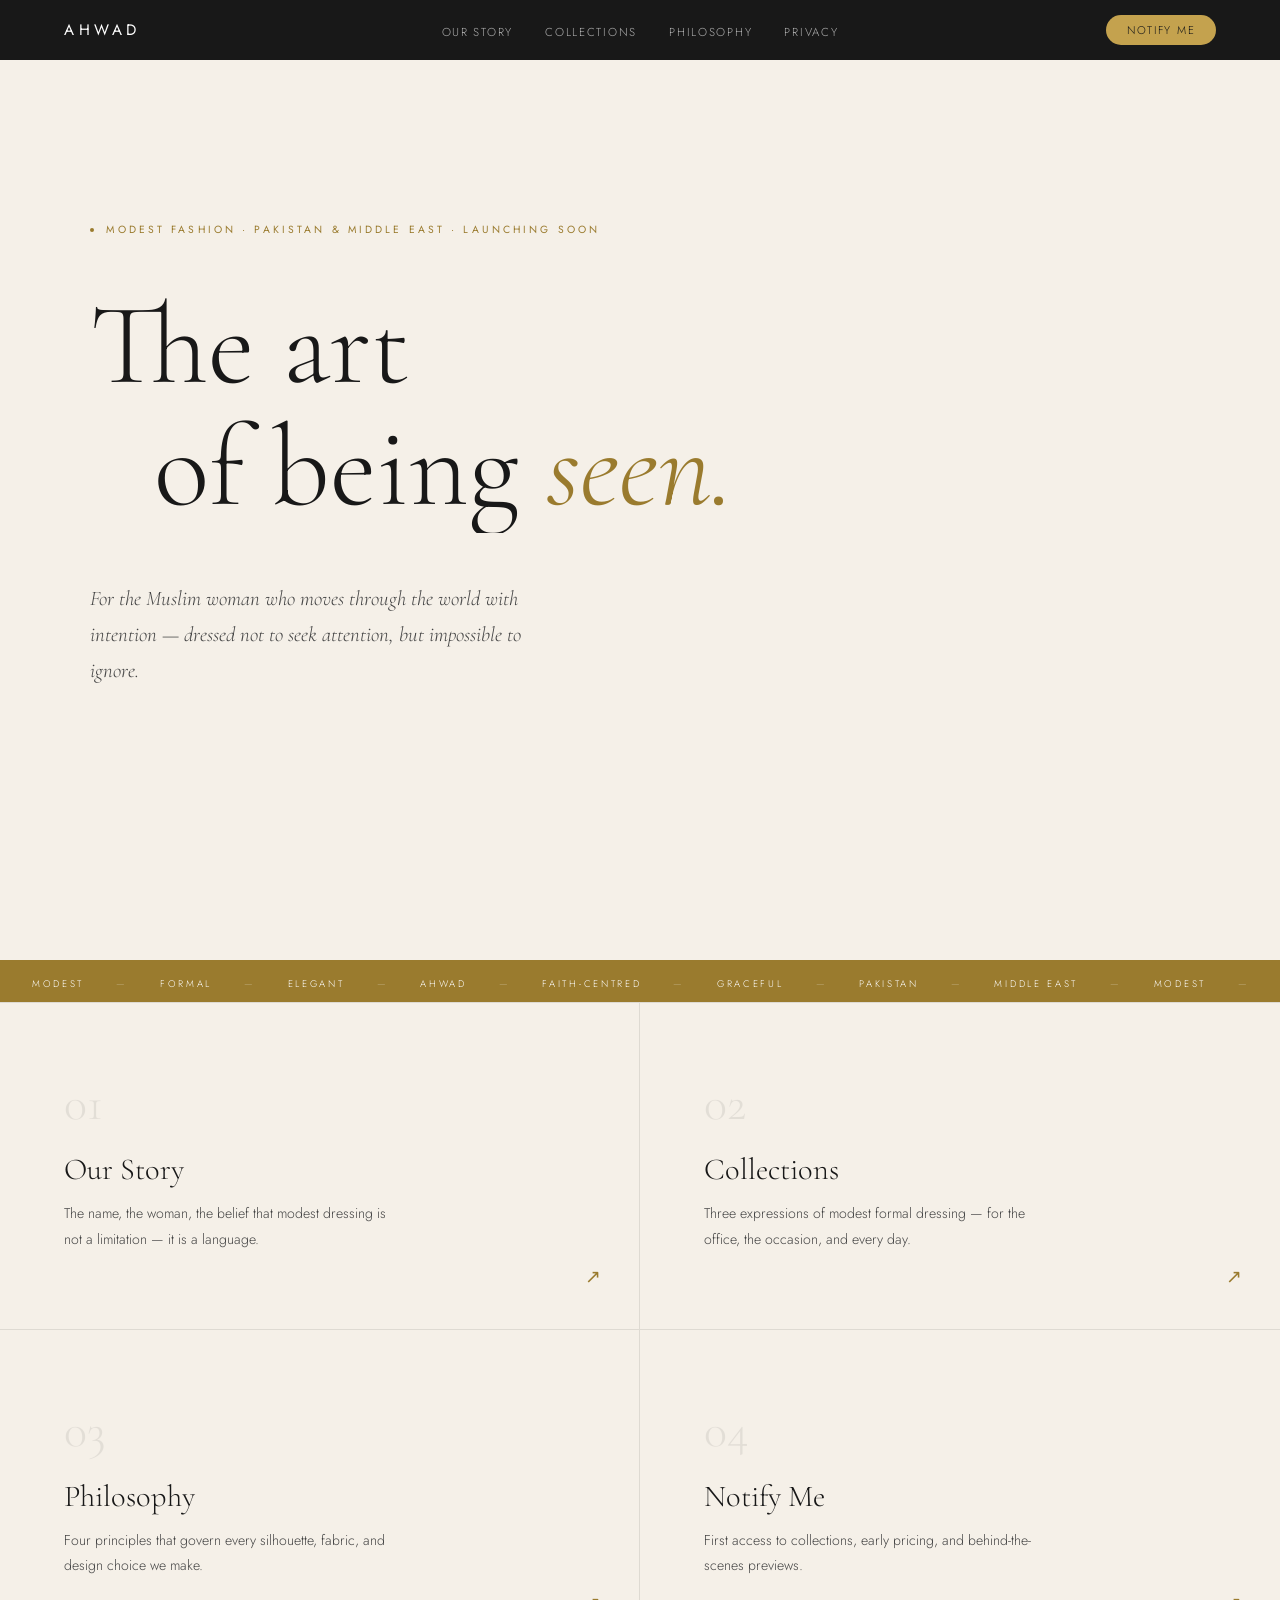
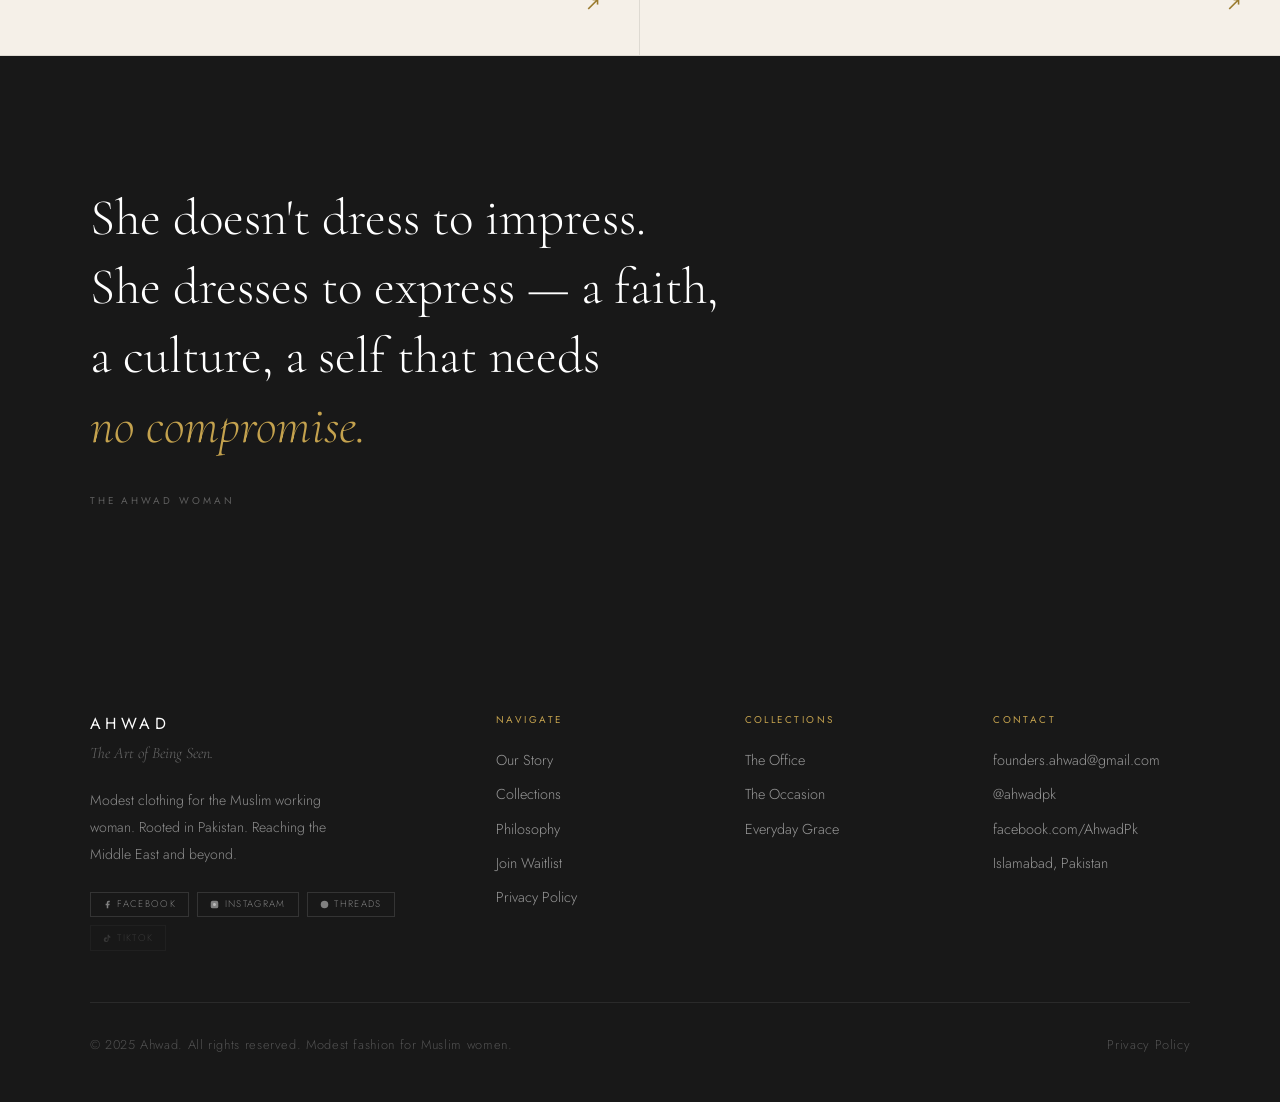
==== commit 6b107d12: "Add files via upload" ====
--- a/index.html
+++ b/index.html
@@ -1,940 +1,423 @@
-
 <!DOCTYPE html>
 <html lang="en">
 <head>
-<meta charset="UTF-8" />
+<meta charset="UTF-8"/>
 <meta name="viewport" content="width=device-width, initial-scale=1.0"/>
-<title>Ahwad — The Art of Being Seen</title>
-<link rel="preconnect" href="https://fonts.googleapis.com"/>
-<link rel="preconnect" href="https://fonts.gstatic.com" crossorigin/>
-<link href="https://fonts.googleapis.com/css2?family=Cormorant+Garamond:ital,wght@0,300;0,400;1,300;1,400&family=Cinzel:wght@400;500&family=Jost:wght@300;400&family=Noto+Naskh+Arabic:wght@400;500&display=swap" rel="stylesheet"/>
+<title>Ahwad — Modest Clothing for Muslim Women | Pakistan &amp; Middle East</title>
+<meta name="description" content="Ahwad is a modest fashion brand for Muslim working women in Pakistan and the Middle East. Elegant modest clothing, formal hijab styles, and occasion wear that honours your faith."/>
+<meta name="keywords" content="modest fashion Pakistan, modest clothing Muslim women, Islamic formal wear, hijab fashion, modest workwear, halal fashion"/>
+<meta name="robots" content="index, follow"/>
+<link rel="canonical" href="https://ahwad.com/"/>
+<meta property="og:type" content="website"/>
+<meta property="og:url" content="https://ahwad.com/"/>
+<meta property="og:title" content="Ahwad — Modest Clothing for Muslim Women"/>
+<meta property="og:description" content="Elegant modest fashion for the Muslim working woman in Pakistan and the Middle East."/>
+<meta name="twitter:card" content="summary_large_image"/>
+<script type="application/ld+json">{"@context":"https://schema.org","@type":"ClothingStore","name":"Ahwad","description":"Modest fashion brand for Muslim women in Pakistan and the Middle East.","url":"https://ahwad.com","email":"founders.ahwad@gmail.com","sameAs":["https://www.facebook.com/AhwadPk/","https://www.instagram.com/ahwadpk/","https://www.threads.com/@ahwadpk"],"address":{"@type":"PostalAddress","addressLocality":"Islamabad","addressCountry":"PK"}}</script>
+<link rel="stylesheet" href="style.css"/>
 <style>
-  *, *::before, *::after { margin: 0; padding: 0; box-sizing: border-box; }
-
-  :root {
-    --cream: #F7F2EA;
-    --cream-deep: #EDE5D4;
-    --gold: #B8924A;
-    --gold-light: #D4AA6A;
-    --gold-pale: #F0E0C0;
-    --ink: #1A1510;
-    --ink-soft: #3D3228;
-    --muted: #8C7B68;
-    --blush: #C2907A;
-  }
-
-  html { scroll-behavior: smooth; }
-
-  body {
-    background: var(--cream);
-    color: var(--ink);
-    font-family: 'Jost', sans-serif;
-    font-weight: 300;
-    overflow-x: hidden;
-  }
-
-  /* ── NAV ── */
-  nav {
-    position: fixed;
-    top: 0; left: 0; right: 0;
-    z-index: 100;
-    display: flex;
-    align-items: center;
-    justify-content: space-between;
-    padding: 1.4rem 3rem;
-    background: rgba(247,242,234,0.92);
-    backdrop-filter: blur(8px);
-    border-bottom: 1px solid rgba(184,146,74,0.18);
-  }
-
-  .nav-logo {
-    font-family: 'Cinzel', serif;
-    font-size: 1.2rem;
-    letter-spacing: 0.22em;
-    color: var(--ink);
-    text-decoration: none;
-  }
-
-  .nav-arabic {
-    font-family: 'Noto Naskh Arabic', serif;
-    font-size: 1.05rem;
-    color: var(--gold);
-    letter-spacing: 0;
-  }
-
-  .nav-links {
-    display: flex;
-    gap: 2.5rem;
-    list-style: none;
-  }
-
-  .nav-links a {
-    font-family: 'Jost', sans-serif;
-    font-weight: 300;
-    font-size: 0.78rem;
-    letter-spacing: 0.18em;
-    text-transform: uppercase;
-    color: var(--ink-soft);
-    text-decoration: none;
-    transition: color 0.3s;
-  }
-
-  .nav-links a:hover { color: var(--gold); }
-
-  /* ── HERO ── */
-  .hero {
-    min-height: 100vh;
-    display: grid;
-    grid-template-columns: 1fr 1fr;
-    position: relative;
-  }
-
-  .hero-left {
-    background: var(--cream);
-    display: flex;
-    flex-direction: column;
-    justify-content: center;
-    padding: 8rem 4rem 4rem 5rem;
-    position: relative;
-    z-index: 2;
-  }
-
-  .hero-eyebrow {
-    font-family: 'Cinzel', serif;
-    font-size: 0.65rem;
-    letter-spacing: 0.35em;
-    text-transform: uppercase;
-    color: var(--gold);
-    margin-bottom: 2.5rem;
-  }
-
-  .hero-title {
-    font-family: 'Cormorant Garamond', serif;
-    font-size: clamp(3.2rem, 6vw, 5.2rem);
-    font-weight: 300;
-    line-height: 1.08;
-    color: var(--ink);
-    margin-bottom: 0.4rem;
-  }
-
-  .hero-title em {
-    font-style: italic;
-    color: var(--gold);
-  }
-
-  .hero-arabic-name {
-    font-family: 'Noto Naskh Arabic', serif;
-    font-size: 2.4rem;
-    color: var(--muted);
-    margin-bottom: 2.2rem;
-    display: block;
-    font-weight: 400;
-  }
-
-  .hero-tagline {
-    font-family: 'Cormorant Garamond', serif;
-    font-size: 1.25rem;
-    font-style: italic;
-    font-weight: 300;
-    color: var(--ink-soft);
-    margin-bottom: 3rem;
-    line-height: 1.6;
-    max-width: 380px;
-  }
-
-  .hero-tagline span {
-    display: block;
-    font-family: 'Cinzel', serif;
-    font-style: normal;
-    font-size: 0.65rem;
-    letter-spacing: 0.3em;
-    text-transform: uppercase;
-    color: var(--gold);
-    margin-top: 1rem;
-  }
-
-  .hero-cta {
-    display: inline-block;
-    padding: 0.9rem 2.6rem;
-    border: 1px solid var(--gold);
-    font-family: 'Cinzel', serif;
-    font-size: 0.68rem;
-    letter-spacing: 0.25em;
-    text-transform: uppercase;
-    color: var(--ink);
-    text-decoration: none;
-    transition: all 0.35s;
-    align-self: flex-start;
-    background: transparent;
-    cursor: pointer;
-  }
-
-  .hero-cta:hover {
-    background: var(--gold);
-    color: var(--cream);
-  }
-
-  .hero-right {
-    position: relative;
-    background: var(--cream-deep);
-    overflow: hidden;
-    display: flex;
-    align-items: center;
-    justify-content: center;
-  }
-
-  .hero-pattern {
-    position: absolute;
-    inset: 0;
-    opacity: 0.13;
-  }
-
-  .hero-image-placeholder {
-    width: 100%;
-    height: 100%;
-    display: flex;
-    align-items: center;
-    justify-content: center;
-    flex-direction: column;
-    gap: 1rem;
-  }
-
-  .silhouette-wrap {
-    position: relative;
-    z-index: 2;
-    display: flex;
-    flex-direction: column;
-    align-items: center;
-  }
-
-  .gold-line {
-    width: 1px;
-    height: 80px;
-    background: linear-gradient(to bottom, transparent, var(--gold), transparent);
-    margin-bottom: 1.5rem;
-  }
-
-  .placeholder-label {
-    font-family: 'Cinzel', serif;
-    font-size: 0.6rem;
-    letter-spacing: 0.35em;
-    text-transform: uppercase;
-    color: var(--gold);
-    text-align: center;
-  }
-
-  /* Decorative SVG woman silhouette */
-  .silhouette-svg {
-    width: 220px;
-    opacity: 0.55;
-    margin-bottom: 1.5rem;
-  }
-
-  /* ── SECTION GENERAL ── */
-  section { position: relative; }
-
-  .section-label {
-    font-family: 'Cinzel', serif;
-    font-size: 0.62rem;
-    letter-spacing: 0.35em;
-    text-transform: uppercase;
-    color: var(--gold);
-    margin-bottom: 1.2rem;
-    display: flex;
-    align-items: center;
-    gap: 1rem;
-  }
-
-  .section-label::after {
-    content: '';
-    display: block;
-    height: 1px;
-    width: 60px;
-    background: var(--gold-light);
-    opacity: 0.5;
-  }
-
-  /* ── ABOUT SECTION ── */
-  .about {
-    padding: 8rem 5rem;
-    display: grid;
-    grid-template-columns: 1fr 1fr;
-    gap: 6rem;
-    align-items: center;
-    background: var(--cream);
-  }
-
-  .about-text h2 {
-    font-family: 'Cormorant Garamond', serif;
-    font-size: clamp(2.2rem, 4vw, 3.4rem);
-    font-weight: 300;
-    line-height: 1.18;
-    margin-bottom: 2rem;
-    color: var(--ink);
-  }
-
-  .about-text h2 em {
-    font-style: italic;
-    color: var(--gold);
-  }
-
-  .about-text p {
-    font-family: 'Jost', sans-serif;
-    font-weight: 300;
-    font-size: 0.97rem;
-    line-height: 1.9;
-    color: var(--ink-soft);
-    margin-bottom: 1.4rem;
-    max-width: 480px;
-  }
-
-  .about-quote {
-    border-left: 2px solid var(--gold);
-    padding-left: 1.8rem;
-    margin: 2.8rem 0;
-  }
-
-  .about-quote blockquote {
-    font-family: 'Cormorant Garamond', serif;
-    font-size: 1.45rem;
-    font-style: italic;
-    font-weight: 300;
-    color: var(--ink);
-    line-height: 1.5;
-  }
-
-  .about-quote cite {
-    display: block;
-    font-family: 'Cinzel', serif;
-    font-size: 0.62rem;
-    letter-spacing: 0.25em;
-    text-transform: uppercase;
-    color: var(--gold);
-    margin-top: 0.8rem;
-    font-style: normal;
-  }
-
-  .about-visual {
-    display: flex;
-    flex-direction: column;
-    gap: 1.5rem;
-  }
-
-  .about-card {
-    background: var(--cream-deep);
-    padding: 2.2rem 2.5rem;
-    border: 1px solid rgba(184,146,74,0.2);
-    position: relative;
-    overflow: hidden;
-  }
-
-  .about-card::before {
-    content: attr(data-arabic);
-    position: absolute;
-    top: -0.5rem;
-    right: 1.5rem;
-    font-family: 'Noto Naskh Arabic', serif;
-    font-size: 4rem;
-    color: var(--gold);
-    opacity: 0.08;
-    line-height: 1;
-  }
-
-  .about-card h3 {
-    font-family: 'Cinzel', serif;
-    font-size: 0.7rem;
-    letter-spacing: 0.22em;
-    text-transform: uppercase;
-    color: var(--gold);
-    margin-bottom: 0.7rem;
-  }
-
-  .about-card p {
-    font-family: 'Jost', sans-serif;
-    font-weight: 300;
-    font-size: 0.92rem;
-    line-height: 1.75;
-    color: var(--ink-soft);
-  }
-
-  /* ── COLLECTIONS SECTION ── */
-  .collections {
-    padding: 7rem 5rem;
-    background: var(--cream-deep);
-  }
-
-  .collections-header {
-    display: flex;
-    align-items: flex-end;
-    justify-content: space-between;
-    margin-bottom: 4rem;
-  }
-
-  .collections-header h2 {
-    font-family: 'Cormorant Garamond', serif;
-    font-size: clamp(2rem, 3.5vw, 3rem);
-    font-weight: 300;
-    color: var(--ink);
-    line-height: 1.1;
-  }
-
-  .collections-header h2 em {
-    font-style: italic;
-    color: var(--gold);
-  }
-
-  .collections-grid {
-    display: grid;
-    grid-template-columns: repeat(3, 1fr);
-    gap: 1.5rem;
-  }
-
-  .collection-item {
-    position: relative;
-    overflow: hidden;
-    cursor: pointer;
-  }
-
-  .collection-img {
-    aspect-ratio: 3/4;
-    background: var(--cream);
-    border: 1px solid rgba(184,146,74,0.15);
-    display: flex;
-    align-items: flex-end;
-    justify-content: center;
-    position: relative;
-    overflow: hidden;
-    transition: transform 0.5s ease;
-  }
-
-  .collection-item:hover .collection-img {
-    transform: scale(1.02);
-  }
-
-  .collection-img svg {
-    width: 60%;
-    opacity: 0.25;
-    position: absolute;
-    bottom: 0;
-  }
-
-  .collection-pattern {
-    position: absolute;
-    inset: 0;
-    opacity: 0.06;
-  }
-
-  .collection-num {
-    position: absolute;
-    top: 1.2rem;
-    left: 1.2rem;
-    font-family: 'Cinzel', serif;
-    font-size: 0.6rem;
-    letter-spacing: 0.25em;
-    color: var(--gold);
-  }
-
-  .collection-arabic {
-    position: absolute;
-    top: 1rem;
-    right: 1.2rem;
-    font-family: 'Noto Naskh Arabic', serif;
-    font-size: 1.1rem;
-    color: var(--ink);
-    opacity: 0.3;
-  }
-
-  .collection-info {
-    padding: 1.2rem 0.2rem;
-  }
-
-  .collection-info h3 {
-    font-family: 'Cormorant Garamond', serif;
-    font-size: 1.3rem;
-    font-weight: 300;
-    color: var(--ink);
-    margin-bottom: 0.3rem;
-  }
-
-  .collection-info p {
-    font-family: 'Jost', sans-serif;
-    font-weight: 300;
-    font-size: 0.8rem;
-    letter-spacing: 0.08em;
-    color: var(--muted);
-    text-transform: uppercase;
-  }
-
-  /* ── WAITLIST SECTION ── */
-  .waitlist {
-    padding: 8rem 5rem;
-    background: var(--ink);
-    text-align: center;
-    position: relative;
-    overflow: hidden;
-  }
-
-  .waitlist-pattern {
-    position: absolute;
-    inset: 0;
-    opacity: 0.04;
-  }
-
-  .waitlist-arabic {
-    font-family: 'Noto Naskh Arabic', serif;
-    font-size: 3.5rem;
-    color: var(--gold);
-    opacity: 0.2;
-    margin-bottom: 1.5rem;
-    display: block;
-  }
-
-  .waitlist h2 {
-    font-family: 'Cormorant Garamond', serif;
-    font-size: clamp(2.2rem, 4vw, 3.5rem);
-    font-weight: 300;
-    color: var(--cream);
-    line-height: 1.2;
-    margin-bottom: 1rem;
-    position: relative;
-    z-index: 2;
-  }
-
-  .waitlist h2 em {
-    font-style: italic;
-    color: var(--gold-light);
-  }
-
-  .waitlist-sub {
-    font-family: 'Jost', sans-serif;
-    font-weight: 300;
-    font-size: 0.95rem;
-    color: rgba(247,242,234,0.55);
-    margin-bottom: 3rem;
-    letter-spacing: 0.04em;
-    position: relative;
-    z-index: 2;
-  }
-
-  .waitlist-form {
-    display: flex;
-    gap: 0;
-    max-width: 480px;
-    margin: 0 auto;
-    position: relative;
-    z-index: 2;
-  }
-
-  .waitlist-form input[type="email"] {
-    flex: 1;
-    padding: 1rem 1.4rem;
-    background: rgba(247,242,234,0.07);
-    border: 1px solid rgba(184,146,74,0.35);
-    border-right: none;
-    color: var(--cream);
-    font-family: 'Jost', sans-serif;
-    font-weight: 300;
-    font-size: 0.88rem;
-    letter-spacing: 0.04em;
-    outline: none;
-    transition: border-color 0.3s;
-  }
-
-  .waitlist-form input::placeholder { color: rgba(247,242,234,0.3); }
-  .waitlist-form input:focus { border-color: var(--gold); }
-
-  .waitlist-form button {
-    padding: 1rem 2rem;
-    background: var(--gold);
-    border: 1px solid var(--gold);
-    color: var(--ink);
-    font-family: 'Cinzel', serif;
-    font-size: 0.65rem;
-    letter-spacing: 0.22em;
-    text-transform: uppercase;
-    cursor: pointer;
-    transition: all 0.3s;
-  }
-
-  .waitlist-form button:hover {
-    background: var(--gold-light);
-    border-color: var(--gold-light);
-  }
-
-  .waitlist-note {
-    margin-top: 1.2rem;
-    font-family: 'Jost', sans-serif;
-    font-weight: 300;
-    font-size: 0.75rem;
-    color: rgba(247,242,234,0.28);
-    letter-spacing: 0.05em;
-    position: relative;
-    z-index: 2;
-  }
-
-  .success-msg {
-    display: none;
-    font-family: 'Cormorant Garamond', serif;
-    font-size: 1.2rem;
-    font-style: italic;
-    color: var(--gold-light);
-    position: relative;
-    z-index: 2;
-  }
-
-  /* ── FOOTER ── */
-  footer {
-    background: var(--ink);
-    border-top: 1px solid rgba(184,146,74,0.12);
-    padding: 2.5rem 5rem;
-    display: flex;
-    align-items: center;
-    justify-content: space-between;
-  }
-
-  .footer-logo {
-    font-family: 'Cinzel', serif;
-    font-size: 0.9rem;
-    letter-spacing: 0.3em;
-    color: var(--cream);
-    opacity: 0.5;
-  }
-
-  .footer-center {
-    font-family: 'Noto Naskh Arabic', serif;
-    font-size: 1.4rem;
-    color: var(--gold);
-    opacity: 0.3;
-  }
-
-  .footer-right {
-    font-family: 'Jost', sans-serif;
-    font-weight: 300;
-    font-size: 0.72rem;
-    letter-spacing: 0.1em;
-    color: rgba(247,242,234,0.22);
-  }
-
-  /* ── DECORATIVE DIVIDER ── */
-  .ornament {
-    text-align: center;
-    padding: 2.5rem 0;
-    background: var(--cream);
-  }
-
-  .ornament svg { width: 120px; opacity: 0.35; }
-
-  /* ── RESPONSIVE ── */
-  @media (max-width: 900px) {
-    nav { padding: 1.2rem 1.8rem; }
-    .nav-links { gap: 1.5rem; }
-    .hero { grid-template-columns: 1fr; }
-    .hero-right { min-height: 55vw; }
-    .hero-left { padding: 7rem 2rem 3rem; }
-    .about { grid-template-columns: 1fr; padding: 5rem 2rem; gap: 3rem; }
-    .collections { padding: 5rem 2rem; }
-    .collections-grid { grid-template-columns: 1fr 1fr; }
-    .collections-header { flex-direction: column; align-items: flex-start; gap: 1rem; }
-    .waitlist { padding: 5rem 2rem; }
-    footer { padding: 2rem; flex-direction: column; gap: 1rem; text-align: center; }
-  }
-
-  @media (max-width: 600px) {
-    .collections-grid { grid-template-columns: 1fr; }
-    .waitlist-form { flex-direction: column; }
-    .waitlist-form input[type="email"] { border-right: 1px solid rgba(184,146,74,0.35); border-bottom: none; }
-    .nav-links { display: none; }
-  }
-
-  /* ── ANIMATIONS ── */
-  @keyframes fadeUp {
-    from { opacity: 0; transform: translateY(28px); }
-    to   { opacity: 1; transform: translateY(0); }
-  }
-
-  .hero-eyebrow  { animation: fadeUp 0.8s ease both; }
-  .hero-title    { animation: fadeUp 0.8s 0.15s ease both; }
-  .hero-arabic-name { animation: fadeUp 0.8s 0.25s ease both; }
-  .hero-tagline  { animation: fadeUp 0.8s 0.35s ease both; }
-  .hero-cta      { animation: fadeUp 0.8s 0.5s ease both; }
-
-  @keyframes shimmer {
-    0%, 100% { opacity: 0.55; }
-    50%       { opacity: 0.7; }
-  }
-  .silhouette-svg { animation: shimmer 4s ease-in-out infinite; }
+/* ── LOADER ── */
+#loader {
+  position: fixed; inset: 0; z-index: 9999;
+  background: var(--cream);
+  display: flex; align-items: center; justify-content: center;
+  flex-direction: column; gap: 1rem;
+  transition: opacity .6s ease, visibility .6s ease;
+}
+#loader.gone { opacity: 0; visibility: hidden; }
+.ld-word { display: flex; overflow: hidden; }
+.ld-c {
+  font-family: 'Jost', sans-serif; font-weight: 400;
+  font-size: clamp(2rem, 6vw, 3.5rem);
+  letter-spacing: .5em; color: var(--ink);
+  display: inline-block;
+  transform: translateY(100%); opacity: 0;
+}
+.ld-line { width: 0; height: 1px; background: var(--gold); margin-top: .8rem; }
+
+/* ── HERO ── */
+.hero {
+  min-height: 100svh;
+  display: flex; align-items: center;
+  padding: clamp(5rem, 10vw, 10rem) clamp(1.5rem, 7vw, 8rem);
+  background: var(--cream);
+  position: relative;
+}
+
+.hero-content { max-width: 750px; }
+
+.hero-tag {
+  font-family: 'Jost', sans-serif;
+  font-size: .65rem; font-weight: 400;
+  letter-spacing: .3em; text-transform: uppercase;
+  color: var(--gold);
+  display: flex; align-items: center; gap: .8rem;
+  margin-bottom: clamp(2rem, 4vw, 3.5rem);
+  opacity: 0; transform: translateY(12px);
+}
+.hero-tag-dot {
+  width: 4px; height: 4px;
+  border-radius: 50%; background: var(--gold);
+  animation: pulse 3s ease-in-out infinite;
+}
+@keyframes pulse { 0%,100%{opacity:1} 50%{opacity:.2} }
+
+.hero-h1 {
+  font-family: 'Cormorant Garamond', serif;
+  font-size: clamp(3.5rem, 9vw, 8rem);
+  font-weight: 300; line-height: 1;
+  color: var(--ink);
+  margin-bottom: clamp(2rem, 4vw, 3rem);
+  overflow: hidden;
+}
+.hero-h1 .line { display: block; overflow: hidden; padding-bottom: .06em; }
+.hero-h1 .inner { display: block; transform: translateY(105%); }
+.hero-h1 em { font-style: italic; color: var(--gold); }
+.hero-h1 .indent { padding-left: clamp(1.5rem, 5vw, 5rem); }
+
+.hero-desc {
+  font-family: 'Cormorant Garamond', serif;
+  font-size: clamp(1.1rem, 1.8vw, 1.3rem);
+  font-weight: 300; font-style: italic;
+  color: var(--ink-soft);
+  line-height: 1.75;
+  max-width: 480px;
+  margin-bottom: clamp(2.5rem, 5vw, 4rem);
+  opacity: 0; transform: translateY(14px);
+}
+
+.hero-actions {
+  display: flex; align-items: center;
+  gap: clamp(1rem, 2vw, 1.5rem);
+  flex-wrap: wrap;
+  opacity: 0; transform: translateY(14px);
+}
+
+/* Vertical text on right */
+.hero-side {
+  position: absolute;
+  right: clamp(1.5rem, 4vw, 4rem);
+  top: 50%; transform: translateY(-50%);
+  writing-mode: vertical-rl;
+  font-family: 'Jost', sans-serif;
+  font-size: .58rem; font-weight: 300;
+  letter-spacing: .25em; text-transform: uppercase;
+  color: var(--ink-muted);
+  opacity: 0;
+}
+
+/* ── SECTION GRID — home page cards ── */
+.section-grid {
+  display: grid;
+  grid-template-columns: repeat(2, 1fr);
+  border-top: 1px solid rgba(24,24,24,.1);
+}
+
+.grid-item {
+  display: block;
+  text-decoration: none;
+  padding: clamp(3rem, 6vw, 5.5rem) clamp(1.5rem, 5vw, 5rem);
+  border-right: 1px solid rgba(24,24,24,.1);
+  border-bottom: 1px solid rgba(24,24,24,.1);
+  transition: background .3s;
+  position: relative;
+}
+.grid-item:nth-child(even) { border-right: none; }
+.grid-item:hover { background: var(--cream-dark); }
+
+.grid-item .num {
+  font-family: 'Cormorant Garamond', serif;
+  font-size: 3rem; font-weight: 300;
+  color: var(--ink); opacity: .08;
+  line-height: 1;
+  display: block;
+  margin-bottom: 1.5rem;
+}
+.grid-item h3 {
+  font-family: 'Cormorant Garamond', serif;
+  font-size: clamp(1.4rem, 2.5vw, 1.9rem);
+  font-weight: 300; color: var(--ink);
+  margin-bottom: .8rem;
+  line-height: 1.2;
+}
+.grid-item p {
+  font-family: 'Jost', sans-serif;
+  font-size: .88rem; font-weight: 300;
+  color: var(--ink-soft);
+  line-height: 1.8;
+  max-width: 340px;
+}
+.grid-item .arr {
+  position: absolute;
+  bottom: clamp(1.5rem, 3vw, 2.5rem);
+  right: clamp(1.5rem, 3vw, 2.5rem);
+  font-size: 1.2rem; color: var(--gold);
+  transition: transform .3s;
+}
+.grid-item:hover .arr { transform: translate(3px, -3px); }
+
+/* ── BRAND STATEMENT ── */
+.statement {
+  padding: clamp(5rem, 10vw, 10rem) clamp(1.5rem, 7vw, 8rem);
+  background: var(--ink);
+}
+.statement-inner { max-width: 800px; }
+.statement blockquote {
+  font-family: 'Cormorant Garamond', serif;
+  font-size: clamp(1.8rem, 4vw, 3.2rem);
+  font-weight: 300; line-height: 1.35;
+  color: #fff;
+  quotes: none;
+}
+.statement blockquote em { font-style: italic; color: var(--gold-light); }
+.statement cite {
+  display: block;
+  font-family: 'Jost', sans-serif;
+  font-size: .62rem; font-weight: 400;
+  letter-spacing: .3em; text-transform: uppercase;
+  color: rgba(255,255,255,.3);
+  margin-top: 2rem;
+  font-style: normal;
+}
+
+@media (max-width: 640px) {
+  .section-grid { grid-template-columns: 1fr; }
+  .grid-item { border-right: none; }
+  .hero-side { display: none; }
+}
 </style>
 </head>
 <body>
 
-<!-- ── NAVIGATION ── -->
-<nav>
-  <a class="nav-logo" href="#">AHWAD <span class="nav-arabic">أحود</span></a>
-  <ul class="nav-links">
-    <li><a href="#about">Our Story</a></li>
-    <li><a href="#collections">Collections</a></li>
-    <li><a href="#waitlist">Notify Me</a></li>
+<!-- LOADER -->
+<div id="loader" aria-hidden="true">
+  <div class="ld-word">
+    <span class="ld-c" id="c0">A</span>
+    <span class="ld-c" id="c1">H</span>
+    <span class="ld-c" id="c2">W</span>
+    <span class="ld-c" id="c3">A</span>
+    <span class="ld-c" id="c4">D</span>
+  </div>
+  <div class="ld-line" id="ll"></div>
+</div>
+
+<!-- NAV -->
+<nav id="nav" role="navigation" aria-label="Main navigation">
+  <a class="n-logo" href="index.html">AHWAD</a>
+  <ul class="n-links" role="list">
+    <li><a href="about.html">Our Story</a></li>
+    <li><a href="collections.html">Collections</a></li>
+    <li><a href="philosophy.html">Philosophy</a></li>
+    <li><a href="privacy.html">Privacy</a></li>
   </ul>
+  <a class="n-cta" href="waitlist.html">Notify Me</a>
+  <button class="n-hbg" id="hbg" aria-label="Toggle menu" aria-expanded="false">
+    <span></span><span></span><span></span>
+  </button>
 </nav>
 
-<!-- ── HERO ── -->
+<!-- MOBILE MENU -->
+<div id="mob" role="dialog" aria-modal="true" aria-label="Navigation">
+  <a href="about.html" onclick="closeMob()">Our Story</a>
+  <a href="collections.html" onclick="closeMob()">Collections</a>
+  <a href="philosophy.html" onclick="closeMob()">Philosophy</a>
+  <a href="privacy.html" onclick="closeMob()">Privacy</a>
+  <a href="waitlist.html" onclick="closeMob()" class="mob-cta">Notify Me</a>
+</div>
+
+<!-- HERO -->
 <section class="hero">
-  <div class="hero-left">
-    <p class="hero-eyebrow">Modest Fashion — Islamabad · Karachi · Dubai · Riyadh</p>
-
-    <h1 class="hero-title">
-      The art<br/>of being <em>seen.</em>
+  <div class="hero-content">
+    <p class="hero-tag" id="htag">
+      <span class="hero-tag-dot" aria-hidden="true"></span>
+      Modest Fashion · Pakistan &amp; Middle East · Launching Soon
+    </p>
+    <h1 class="hero-h1" id="hh1">
+      <span class="line"><span class="inner" id="h0">The art</span></span>
+      <span class="line"><span class="inner indent" id="h1">of being <em>seen.</em></span></span>
     </h1>
-
-    <span class="hero-arabic-name">أحود</span>
-
-    <p class="hero-tagline">
-      For the woman who moves through the world with grace — dressed not to seek attention, but impossible to ignore.
-      <span>Launching Soon</span>
+    <p class="hero-desc" id="hdesc">
+      For the Muslim woman who moves through the world with intention — dressed not to seek attention, but impossible to ignore.
     </p>
-
-    <a class="hero-cta" href="#waitlist">Join the Waitlist</a>
-  </div>
-
-  <div class="hero-right">
-    <!-- Geometric Islamic pattern background -->
-    <svg class="hero-pattern" viewBox="0 0 400 400" xmlns="http://www.w3.org/2000/svg" preserveAspectRatio="xMidYMid slice">
-      <defs>
-        <pattern id="islamic" x="0" y="0" width="80" height="80" patternUnits="userSpaceOnUse">
-          <g fill="none" stroke="#B8924A" stroke-width="0.8">
-            <polygon points="40,2 72,20 72,60 40,78 8,60 8,20"/>
-            <polygon points="40,12 62,24 62,56 40,68 18,56 18,24"/>
-            <circle cx="40" cy="40" r="10"/>
-            <line x1="40" y1="2" x2="40" y2="12"/>
-            <line x1="40" y1="68" x2="40" y2="78"/>
-            <line x1="8" y1="20" x2="18" y2="24"/>
-            <line x1="72" y1="20" x2="62" y2="24"/>
-            <line x1="8" y1="60" x2="18" y2="56"/>
-            <line x1="72" y1="60" x2="62" y2="56"/>
-          </g>
-        </pattern>
-      </defs>
-      <rect width="400" height="400" fill="url(#islamic)"/>
-    </svg>
-
-    <!-- Stylised abaya silhouette -->
-    <div class="silhouette-wrap">
-      <div class="gold-line"></div>
-      <svg class="silhouette-svg" viewBox="0 0 200 420" xmlns="http://www.w3.org/2000/svg" fill="none">
-        <!-- head/hijab -->
-        <ellipse cx="100" cy="42" rx="26" ry="30" fill="#B8924A" opacity="0.6"/>
-        <path d="M74 42 Q60 90 55 130 Q50 180 48 220" stroke="#B8924A" stroke-width="1.5" fill="none"/>
-        <path d="M126 42 Q140 90 145 130 Q150 180 152 220" stroke="#B8924A" stroke-width="1.5" fill="none"/>
-        <!-- hijab wrap -->
-        <path d="M74 55 Q65 80 62 110 Q72 95 85 88 Q100 84 115 88 Q128 95 138 110 Q135 80 126 55 Q113 70 100 72 Q87 70 74 55Z" fill="#B8924A" opacity="0.45"/>
-        <!-- body / abaya -->
-        <path d="M80 112 Q68 160 60 210 Q50 270 45 340 Q60 355 100 360 Q140 355 155 340 Q150 270 140 210 Q132 160 120 112 Q110 105 100 104 Q90 105 80 112Z" fill="#B8924A" opacity="0.38"/>
-        <!-- sleeve lines -->
-        <path d="M80 120 Q55 155 42 195" stroke="#B8924A" stroke-width="1.2" fill="none" opacity="0.5"/>
-        <path d="M120 120 Q145 155 158 195" stroke="#B8924A" stroke-width="1.2" fill="none" opacity="0.5"/>
-        <!-- hem detail -->
-        <path d="M45 340 Q72 368 100 370 Q128 368 155 340" stroke="#B8924A" stroke-width="0.8" fill="none" opacity="0.4"/>
-        <!-- embroidery detail at neckline -->
-        <circle cx="100" cy="116" r="3" fill="#B8924A" opacity="0.5"/>
-        <circle cx="92" cy="114" r="1.5" fill="#B8924A" opacity="0.4"/>
-        <circle cx="108" cy="114" r="1.5" fill="#B8924A" opacity="0.4"/>
-      </svg>
-      <p class="placeholder-label">Campaign imagery<br/>coming soon</p>
-      <div class="gold-line" style="margin-top: 1.5rem; margin-bottom: 0;"></div>
+    <div class="hero-actions" id="hact">
+      <a href="waitlist.html" class="btn btn-dark">Join the Waitlist</a>
+      <a href="about.html" class="btn btn-ghost">Our Story</a>
     </div>
   </div>
+  <p class="hero-side" id="hside" aria-hidden="true">Ahwad · The Art of Being Seen</p>
 </section>
 
-<!-- ── ORNAMENT ── -->
-<div class="ornament">
-  <svg viewBox="0 0 120 20" xmlns="http://www.w3.org/2000/svg" fill="none">
-    <line x1="0" y1="10" x2="45" y2="10" stroke="#B8924A" stroke-width="0.7" opacity="0.5"/>
-    <circle cx="60" cy="10" r="3" fill="#B8924A" opacity="0.6"/>
-    <circle cx="52" cy="10" r="1.5" fill="#B8924A" opacity="0.35"/>
-    <circle cx="68" cy="10" r="1.5" fill="#B8924A" opacity="0.35"/>
-    <line x1="75" y1="10" x2="120" y2="10" stroke="#B8924A" stroke-width="0.7" opacity="0.5"/>
-  </svg>
+<!-- MARQUEE -->
+<div class="marquee" aria-hidden="true">
+  <div class="marquee-inner">
+    <span>Modest</span><span class="sep">—</span>
+    <span>Formal</span><span class="sep">—</span>
+    <span>Elegant</span><span class="sep">—</span>
+    <span>Ahwad</span><span class="sep">—</span>
+    <span>Faith-Centred</span><span class="sep">—</span>
+    <span>Graceful</span><span class="sep">—</span>
+    <span>Pakistan</span><span class="sep">—</span>
+    <span>Middle East</span><span class="sep">—</span>
+    <span>Modest</span><span class="sep">—</span>
+    <span>Formal</span><span class="sep">—</span>
+    <span>Elegant</span><span class="sep">—</span>
+    <span>Ahwad</span><span class="sep">—</span>
+    <span>Faith-Centred</span><span class="sep">—</span>
+    <span>Graceful</span><span class="sep">—</span>
+    <span>Pakistan</span><span class="sep">—</span>
+    <span>Middle East</span><span class="sep">—</span>
+  </div>
 </div>
 
-<!-- ── ABOUT ── -->
-<section class="about" id="about">
-  <div class="about-text">
-    <p class="section-label">Our Story</p>
-    <h2>Rooted in heritage.<br/><em>Made for her world.</em></h2>
-
-    <p>Ahwad was born from a simple truth: the modern Muslim woman has never needed to choose between her faith and her ambition. She walks into boardrooms, manages families, leads communities — and she does all of it with an effortless grace that no other garment captures quite like the abaya.</p>
-
-    <p>We design modest formal wear for working women in Pakistan and the Middle East — pieces that honour the poetry of Arabic heritage while meeting the demands of a modern professional life.</p>
-
-    <div class="about-quote">
-      <blockquote>She does not dress to be seen. She simply cannot be ignored.</blockquote>
-      <cite>The Ahwad Woman</cite>
-    </div>
-
-    <p>The name Ahwad (أحود) is Arabic for a woman with beautiful dark eyes — a quality celebrated in classical poetry as the mark of quiet, composed strength. We carry that meaning into every thread.</p>
-  </div>
-
-  <div class="about-visual">
-    <div class="about-card" data-arabic="عباءة">
-      <h3>The Abaya</h3>
-      <p>Structured silhouettes in premium fabrics — designed to move with confidence from morning meetings to evening gatherings. Every line intentional. Every detail considered.</p>
-    </div>
-    <div class="about-card" data-arabic="حجاب">
-      <h3>Formal Hijab</h3>
-      <p>Curated drape styles crafted in crepe, chiffon, and matte satin — for the woman who wants her covering to be as polished as the rest of her presentation.</p>
-    </div>
-    <div class="about-card" data-arabic="أناقة">
-      <h3>Modest Occasions</h3>
-      <p>From corporate presentations to celebratory dinners — occasion pieces designed with the Pakistani and Middle Eastern wardrobe in mind, bridging both cultural aesthetics.</p>
-    </div>
-  </div>
+<!-- GRID -->
+<section class="section-grid" aria-label="Explore Ahwad">
+  <a class="grid-item rv" href="about.html" aria-label="Read our story">
+    <span class="num" aria-hidden="true">01</span>
+    <h3>Our Story</h3>
+    <p>The name, the woman, the belief that modest dressing is not a limitation — it is a language.</p>
+    <span class="arr" aria-hidden="true">↗</span>
+  </a>
+  <a class="grid-item rv d1" href="collections.html" aria-label="View our collections">
+    <span class="num" aria-hidden="true">02</span>
+    <h3>Collections</h3>
+    <p>Three expressions of modest formal dressing — for the office, the occasion, and every day.</p>
+    <span class="arr" aria-hidden="true">↗</span>
+  </a>
+  <a class="grid-item rv d2" href="philosophy.html" aria-label="Our design philosophy">
+    <span class="num" aria-hidden="true">03</span>
+    <h3>Philosophy</h3>
+    <p>Four principles that govern every silhouette, fabric, and design choice we make.</p>
+    <span class="arr" aria-hidden="true">↗</span>
+  </a>
+  <a class="grid-item rv d3" href="waitlist.html" aria-label="Join the waitlist">
+    <span class="num" aria-hidden="true">04</span>
+    <h3>Notify Me</h3>
+    <p>First access to collections, early pricing, and behind-the-scenes previews.</p>
+    <span class="arr" aria-hidden="true">↗</span>
+  </a>
 </section>
 
-<!-- ── ORNAMENT ── -->
-<div class="ornament" style="background: var(--cream-deep);">
-  <svg viewBox="0 0 120 20" xmlns="http://www.w3.org/2000/svg" fill="none">
-    <line x1="0" y1="10" x2="45" y2="10" stroke="#B8924A" stroke-width="0.7" opacity="0.5"/>
-    <circle cx="60" cy="10" r="3" fill="#B8924A" opacity="0.6"/>
-    <circle cx="52" cy="10" r="1.5" fill="#B8924A" opacity="0.35"/>
-    <circle cx="68" cy="10" r="1.5" fill="#B8924A" opacity="0.35"/>
-    <line x1="75" y1="10" x2="120" y2="10" stroke="#B8924A" stroke-width="0.7" opacity="0.5"/>
-  </svg>
+<!-- BRAND STATEMENT -->
+<div class="statement">
+  <div class="statement-inner rv">
+    <blockquote>
+      She doesn't dress to impress.<br/>
+      She dresses to express — a faith,<br/>
+      a culture, a self that needs<br/>
+      <em>no compromise.</em>
+    </blockquote>
+    <cite>The Ahwad Woman</cite>
+  </div>
 </div>
 
-<!-- ── COLLECTIONS ── -->
-<section class="collections" id="collections">
-  <div class="collections-header">
-    <div>
-      <p class="section-label">Coming Soon</p>
-      <h2>Our first<br/><em>collections</em></h2>
-    </div>
-    <p style="font-family:'Jost',sans-serif; font-weight:300; font-size:0.85rem; color:var(--muted); max-width:240px; text-align:right; line-height:1.7;">Launching exclusively online — designed for Pakistan, available across the Middle East.</p>
-  </div>
-
-  <div class="collections-grid">
-    <div class="collection-item">
-      <div class="collection-img">
-        <svg class="collection-pattern" viewBox="0 0 200 300" xmlns="http://www.w3.org/2000/svg">
-          <defs><pattern id="p1" x="0" y="0" width="40" height="40" patternUnits="userSpaceOnUse">
-            <circle cx="20" cy="20" r="8" fill="none" stroke="#B8924A" stroke-width="0.6"/>
-            <line x1="20" y1="0" x2="20" y2="40" stroke="#B8924A" stroke-width="0.3" opacity="0.5"/>
-            <line x1="0" y1="20" x2="40" y2="20" stroke="#B8924A" stroke-width="0.3" opacity="0.5"/>
-          </pattern></defs>
-          <rect width="200" height="300" fill="url(#p1)"/>
-        </svg>
-        <span class="collection-num">01</span>
-        <span class="collection-arabic">العمل</span>
-        <svg viewBox="0 0 100 200" xmlns="http://www.w3.org/2000/svg" fill="none">
-          <ellipse cx="50" cy="22" rx="14" ry="16" fill="#B8924A"/>
-          <path d="M36 36 Q28 70 26 110 Q24 150 22 185 Q35 195 50 197 Q65 195 78 185 Q76 150 74 110 Q72 70 64 36Z" fill="#B8924A"/>
-        </svg>
-      </div>
-      <div class="collection-info">
-        <h3>The Professional</h3>
-        <p>Abayas for the workplace</p>
+<!-- FOOTER -->
+<footer role="contentinfo">
+  <div class="footer-grid">
+    <div class="footer-brand">
+      <a class="f-name" href="index.html">AHWAD</a>
+      <span class="f-tag">The Art of Being Seen.</span>
+      <p>Modest clothing for the Muslim working woman. Rooted in Pakistan. Reaching the Middle East and beyond.</p>
+      <div class="soc">
+        <a href="https://www.facebook.com/AhwadPk/" rel="noopener noreferrer" target="_blank" aria-label="Ahwad on Facebook">
+          <svg viewBox="0 0 24 24"><path d="M18 2h-3a5 5 0 00-5 5v3H7v4h3v8h4v-8h3l1-4h-4V7a1 1 0 011-1h3z"/></svg>Facebook
+        </a>
+        <a href="https://www.instagram.com/ahwadpk/" rel="noopener noreferrer" target="_blank" aria-label="Ahwad on Instagram">
+          <svg viewBox="0 0 24 24"><rect x="2" y="2" width="20" height="20" rx="5"/><path d="M16 11.37A4 4 0 1112.63 8 4 4 0 0116 11.37z"/></svg>Instagram
+        </a>
+        <a href="https://www.threads.com/@ahwadpk" rel="noopener noreferrer" target="_blank" aria-label="Ahwad on Threads">
+          <svg viewBox="0 0 24 24"><circle cx="12" cy="12" r="10"/><path d="M8 12h8M12 8v8"/></svg>Threads
+        </a>
+        <a class="dim" href="#" aria-label="TikTok — coming soon">
+          <!-- TIKTOK: swap href="#" for your TikTok URL when ready -->
+          <svg viewBox="0 0 24 24"><path d="M19.59 6.69a4.83 4.83 0 01-3.77-4.25V2h-3.45v13.67a2.89 2.89 0 01-5.77 0 2.89 2.89 0 012.89-2.89c.28 0 .54.04.79.1V9.01a6.34 6.34 0 104.55 6.09V8.69a8.18 8.18 0 004.77 1.52V6.75a4.85 4.85 0 01-1-.06z"/></svg>TikTok
+        </a>
       </div>
     </div>
-
-    <div class="collection-item">
-      <div class="collection-img" style="background: #EDE5D4;">
-        <svg class="collection-pattern" viewBox="0 0 200 300" xmlns="http://www.w3.org/2000/svg">
-          <defs><pattern id="p2" x="0" y="0" width="50" height="50" patternUnits="userSpaceOnUse">
-            <polygon points="25,3 47,14 47,36 25,47 3,36 3,14" fill="none" stroke="#B8924A" stroke-width="0.6"/>
-          </pattern></defs>
-          <rect width="200" height="300" fill="url(#p2)"/>
-        </svg>
-        <span class="collection-num">02</span>
-        <span class="collection-arabic">الإبداع</span>
-        <svg viewBox="0 0 100 200" xmlns="http://www.w3.org/2000/svg" fill="none">
-          <ellipse cx="50" cy="22" rx="14" ry="16" fill="#B8924A" opacity="0.8"/>
-          <path d="M36 36 Q20 80 18 130 Q16 165 14 185 Q35 200 50 200 Q65 200 86 185 Q84 165 82 130 Q80 80 64 36Z" fill="#B8924A" opacity="0.8"/>
-        </svg>
-      </div>
-      <div class="collection-info">
-        <h3>The Occasion</h3>
-        <p>Evening & formal gatherings</p>
-      </div>
+    <nav class="footer-col" aria-label="Footer navigation">
+      <h4>Navigate</h4>
+      <ul>
+        <li><a href="about.html">Our Story</a></li>
+        <li><a href="collections.html">Collections</a></li>
+        <li><a href="philosophy.html">Philosophy</a></li>
+        <li><a href="waitlist.html">Join Waitlist</a></li>
+        <li><a href="privacy.html">Privacy Policy</a></li>
+      </ul>
+    </nav>
+    <div class="footer-col">
+      <h4>Collections</h4>
+      <ul>
+        <li><a href="collections.html">The Office</a></li>
+        <li><a href="collections.html">The Occasion</a></li>
+        <li><a href="collections.html">Everyday Grace</a></li>
+      </ul>
     </div>
-
-    <div class="collection-item">
-      <div class="collection-img" style="background: #F2EBE0;">
-        <svg class="collection-pattern" viewBox="0 0 200 300" xmlns="http://www.w3.org/2000/svg">
-          <defs><pattern id="p3" x="0" y="0" width="35" height="35" patternUnits="userSpaceOnUse">
-            <rect x="5" y="5" width="25" height="25" fill="none" stroke="#B8924A" stroke-width="0.5" rx="2"/>
-            <rect x="12" y="12" width="11" height="11" fill="none" stroke="#B8924A" stroke-width="0.4" rx="1"/>
-          </pattern></defs>
-          <rect width="200" height="300" fill="url(#p3)"/>
-        </svg>
-        <span class="collection-num">03</span>
-        <span class="collection-arabic">الحجاب</span>
-        <svg viewBox="0 0 100 160" xmlns="http://www.w3.org/2000/svg" fill="none">
-          <ellipse cx="50" cy="35" rx="22" ry="26" fill="#B8924A" opacity="0.7"/>
-          <path d="M28 48 Q15 90 18 140 Q35 155 50 156 Q65 155 82 140 Q85 90 72 48 Q61 60 50 62 Q39 60 28 48Z" fill="#B8924A" opacity="0.5"/>
-        </svg>
-      </div>
-      <div class="collection-info">
-        <h3>The Hijab Edit</h3>
-        <p>Formal drape styles</p>
-      </div>
+    <div class="footer-col">
+      <h4>Contact</h4>
+      <ul>
+        <li><a href="mailto:founders.ahwad@gmail.com">founders.ahwad@gmail.com</a></li>
+        <li><a href="https://www.instagram.com/ahwadpk/" rel="noopener noreferrer" target="_blank">@ahwadpk</a></li>
+        <li><a href="https://www.facebook.com/AhwadPk/" rel="noopener noreferrer" target="_blank">facebook.com/AhwadPk</a></li>
+        <li><a href="about.html">Islamabad, Pakistan</a></li>
+      </ul>
     </div>
   </div>
-</section>
-
-<!-- ── WAITLIST ── -->
-<section class="waitlist" id="waitlist">
-  <svg class="waitlist-pattern" viewBox="0 0 600 500" xmlns="http://www.w3.org/2000/svg" preserveAspectRatio="xMidYMid slice" style="position:absolute;inset:0;width:100%;height:100%;">
-    <defs><pattern id="wlp" x="0" y="0" width="80" height="80" patternUnits="userSpaceOnUse">
-      <polygon points="40,2 72,20 72,60 40,78 8,60 8,20" fill="none" stroke="#C9A84C" stroke-width="0.7"/>
-    </pattern></defs>
-    <rect width="600" height="500" fill="url(#wlp)"/>
-  </svg>
-
-  <span class="waitlist-arabic">أحود</span>
-
-  <p class="section-label" style="justify-content:center; color:var(--gold-light);">Be the First</p>
-
-  <h2>The launch is <em>coming.</em><br/>Your wardrobe is ready.</h2>
-
-  <p class="waitlist-sub">Join our private list — first access, early pricing, and previews before anyone else.</p>
-
-  <div class="waitlist-form" id="wl-form">
-    <input type="email" id="email-input" placeholder="your@email.com" autocomplete="email"/>
-    <button onclick="handleWaitlist()">Notify Me</button>
-  </div>
-
-  <p class="waitlist-note">We respect your privacy. No spam, only what matters.</p>
-
-  <p class="success-msg" id="success-msg">
-    Thank you — we'll be in touch. &nbsp; <span style="font-family:'Noto Naskh Arabic',serif; font-size:1.5rem; vertical-align:middle;">شكراً</span>
-  </p>
-</section>
-
-<!-- ── FOOTER ── -->
-<footer>
-  <span class="footer-logo">AHWAD</span>
-  <span class="footer-center">أحود</span>
-  <span class="footer-right">© 2025 Ahwad. All rights reserved.</span>
+  <div class="footer-bottom">
+    <p>© 2025 Ahwad. All rights reserved. Modest fashion for Muslim women.</p>
+    <a href="privacy.html">Privacy Policy</a>
+  </div>
 </footer>
 
 <script>
-  function handleWaitlist() {
-    const input = document.getElementById('email-input');
-    const form = document.getElementById('wl-form');
-    const note = document.querySelector('.waitlist-note');
-    const success = document.getElementById('success-msg');
-    const val = input.value.trim();
-    if (!val || !val.includes('@')) {
-      input.style.borderColor = 'rgba(194,144,122,0.7)';
-      return;
+/* ── LOADER ── */
+(function () {
+  var chars = ['c0','c1','c2','c3','c4'];
+  chars.forEach(function (id, i) {
+    setTimeout(function () {
+      var el = document.getElementById(id);
+      if (!el) return;
+      el.style.transition = 'transform .55s cubic-bezier(.33,1,.68,1), opacity .55s';
+      el.style.transform = 'translateY(0)';
+      el.style.opacity = '1';
+    }, 150 + i * 65);
+  });
+  setTimeout(function () {
+    var ll = document.getElementById('ll');
+    if (ll) { ll.style.transition = 'width .8s ease'; ll.style.width = '80px'; }
+  }, 520);
+  var launched = false;
+  function launch() {
+    if (launched) return; launched = true;
+    var ld = document.getElementById('loader');
+    if (ld) ld.classList.add('gone');
+    /* hero entrance */
+    function show(id, delay, extra) {
+      setTimeout(function () {
+        var el = document.getElementById(id);
+        if (!el) return;
+        el.style.transition = 'opacity .7s ease, transform .7s ease';
+        Object.assign(el.style, { opacity: '1', transform: 'translateY(0)' });
+        if (extra) Object.assign(el.style, extra);
+      }, delay);
     }
-    form.style.display = 'none';
-    note.style.display = 'none';
-    success.style.display = 'block';
+    show('htag', 80);
+    setTimeout(function () {
+      ['h0','h1'].forEach(function (id, i) {
+        setTimeout(function () {
+          var el = document.getElementById(id);
+          if (!el) return;
+          el.style.transition = 'transform .85s cubic-bezier(.33,1,.68,1)';
+          el.style.transform = 'translateY(0)';
+        }, i * 120);
+      });
+    }, 200);
+    show('hdesc', 500);
+    show('hact', 650);
+    show('hside', 900);
   }
-
-  document.getElementById('email-input').addEventListener('keydown', function(e) {
-    if (e.key === 'Enter') handleWaitlist();
-  });
+  window.addEventListener('load', function () { setTimeout(launch, 1300); });
+  setTimeout(launch, 2800);
+})();
 </script>
+<script src="nav.js"></script>
 </body>
 </html>
--- a/style.css
+++ b/style.css
@@ -0,0 +1,412 @@
+@import url('https://fonts.googleapis.com/css2?family=Cormorant+Garamond:ital,wght@0,300;0,400;1,300;1,400&family=Jost:wght@300;400&display=swap');
+
+*, *::before, *::after { margin: 0; padding: 0; box-sizing: border-box; }
+
+:root {
+  --cream: #F5F0E8;
+  --cream-dark: #EDE7DA;
+  --ink: #181818;
+  --ink-soft: #444444;
+  --ink-muted: #888888;
+  --gold: #9A7B2E;
+  --gold-light: #C4A24E;
+  --white: #FDFAF5;
+}
+
+html { scroll-behavior: smooth; }
+
+body {
+  background: var(--cream);
+  color: var(--ink);
+  font-family: 'Jost', sans-serif;
+  font-weight: 300;
+  -webkit-font-smoothing: antialiased;
+  overflow-x: hidden;
+}
+
+/* ─── SCROLLBAR ─── */
+::-webkit-scrollbar { width: 3px; }
+::-webkit-scrollbar-track { background: var(--cream); }
+::-webkit-scrollbar-thumb { background: var(--gold); }
+
+/* ─────────────────────────────────
+   NAV
+   Dark bar · Logo L · Links C · CTA R
+───────────────────────────────── */
+#nav {
+  position: fixed;
+  top: 0; left: 0; right: 0;
+  z-index: 999;
+  height: 60px;
+  background: var(--ink);
+  display: flex;
+  align-items: center;
+  padding: 0 clamp(1.5rem, 5vw, 4rem);
+}
+
+.n-logo {
+  font-family: 'Jost', sans-serif;
+  font-weight: 400;
+  font-size: .95rem;
+  letter-spacing: .3em;
+  color: #fff;
+  text-decoration: none;
+  flex-shrink: 0;
+}
+
+.n-links {
+  position: absolute;
+  left: 50%;
+  transform: translateX(-50%);
+  display: flex;
+  list-style: none;
+  gap: clamp(1.5rem, 2.5vw, 2.5rem);
+  align-items: center;
+}
+
+.n-links a {
+  font-family: 'Jost', sans-serif;
+  font-weight: 300;
+  font-size: .72rem;
+  letter-spacing: .15em;
+  text-transform: uppercase;
+  color: rgba(255,255,255,.65);
+  text-decoration: none;
+  transition: color .25s;
+  white-space: nowrap;
+}
+
+.n-links a:hover,
+.n-links a.active { color: #fff; }
+
+.n-links a.active {
+  border-bottom: 1px solid var(--gold-light);
+  padding-bottom: 1px;
+}
+
+.n-cta {
+  margin-left: auto;
+  flex-shrink: 0;
+  font-family: 'Jost', sans-serif;
+  font-weight: 300;
+  font-size: .7rem;
+  letter-spacing: .15em;
+  text-transform: uppercase;
+  color: var(--ink);
+  background: var(--gold-light);
+  text-decoration: none;
+  padding: .45rem 1.3rem;
+  border-radius: 100px;
+  transition: background .25s;
+  white-space: nowrap;
+}
+
+.n-cta:hover { background: var(--gold); color: #fff; }
+
+/* Hamburger */
+.n-hbg {
+  display: none;
+  flex-direction: column;
+  gap: 5px;
+  cursor: pointer;
+  background: none;
+  border: none;
+  padding: 4px;
+  margin-left: auto;
+}
+.n-hbg span {
+  display: block;
+  width: 20px;
+  height: 1px;
+  background: #fff;
+  transition: transform .3s, opacity .3s;
+}
+.n-hbg.open span:nth-child(1) { transform: translateY(6px) rotate(45deg); }
+.n-hbg.open span:nth-child(2) { opacity: 0; }
+.n-hbg.open span:nth-child(3) { transform: translateY(-6px) rotate(-45deg); }
+
+/* Mobile menu */
+#mob {
+  position: fixed;
+  inset: 0;
+  background: var(--ink);
+  z-index: 998;
+  display: flex;
+  flex-direction: column;
+  align-items: center;
+  justify-content: center;
+  gap: 2.5rem;
+  opacity: 0;
+  visibility: hidden;
+  transition: opacity .35s, visibility .35s;
+  padding-top: 60px;
+}
+#mob.open { opacity: 1; visibility: visible; }
+#mob a {
+  font-family: 'Cormorant Garamond', serif;
+  font-size: clamp(1.8rem, 5vw, 2.8rem);
+  font-weight: 300;
+  letter-spacing: .1em;
+  color: #fff;
+  text-decoration: none;
+  transition: color .25s;
+}
+#mob a:hover { color: var(--gold-light); }
+#mob .mob-cta {
+  font-family: 'Jost', sans-serif;
+  font-size: .8rem;
+  letter-spacing: .18em;
+  text-transform: uppercase;
+  color: var(--ink);
+  background: var(--gold-light);
+  padding: .65rem 2rem;
+  border-radius: 100px;
+}
+
+/* ─────────────────────────────────
+   PAGE OFFSET
+───────────────────────────────── */
+body { padding-top: 60px; }
+
+/* ─────────────────────────────────
+   SECTION LABEL — tiny gold caps
+───────────────────────────────── */
+.eyebrow {
+  font-family: 'Jost', sans-serif;
+  font-size: .62rem;
+  font-weight: 400;
+  letter-spacing: .3em;
+  text-transform: uppercase;
+  color: var(--gold);
+  display: block;
+  margin-bottom: 1.5rem;
+}
+
+/* ─────────────────────────────────
+   INNER PAGE HEADER
+───────────────────────────────── */
+.page-header {
+  background: var(--ink);
+  padding: clamp(4rem, 8vw, 8rem) clamp(1.5rem, 7vw, 8rem) clamp(3rem, 6vw, 6rem);
+}
+.page-header .eyebrow { color: rgba(255,255,255,.35); margin-bottom: 1.8rem; }
+.page-header h1 {
+  font-family: 'Cormorant Garamond', serif;
+  font-size: clamp(2.8rem, 6vw, 5.5rem);
+  font-weight: 300;
+  line-height: 1.06;
+  color: #fff;
+  max-width: 700px;
+}
+.page-header h1 em {
+  font-style: italic;
+  color: var(--gold-light);
+}
+.page-header p {
+  font-family: 'Cormorant Garamond', serif;
+  font-size: clamp(1rem, 1.6vw, 1.2rem);
+  font-style: italic;
+  font-weight: 300;
+  color: rgba(255,255,255,.45);
+  margin-top: 1.5rem;
+  max-width: 500px;
+  line-height: 1.75;
+}
+
+/* ─────────────────────────────────
+   MARQUEE
+───────────────────────────────── */
+.marquee {
+  background: var(--gold);
+  padding: .6rem 0;
+  overflow: hidden;
+  white-space: nowrap;
+}
+.marquee-inner {
+  display: inline-flex;
+  animation: marquee 30s linear infinite;
+}
+.marquee:hover .marquee-inner { animation-play-state: paused; }
+.marquee-inner span {
+  font-family: 'Jost', sans-serif;
+  font-weight: 300;
+  font-size: .6rem;
+  letter-spacing: .28em;
+  text-transform: uppercase;
+  color: #fff;
+  padding: 0 2rem;
+}
+.marquee-inner .sep { color: rgba(255,255,255,.4); padding: 0; }
+@keyframes marquee { from { transform: translateX(0); } to { transform: translateX(-50%); } }
+
+/* ─────────────────────────────────
+   BUTTONS
+───────────────────────────────── */
+.btn {
+  display: inline-block;
+  font-family: 'Jost', sans-serif;
+  font-weight: 300;
+  font-size: .72rem;
+  letter-spacing: .2em;
+  text-transform: uppercase;
+  text-decoration: none;
+  cursor: pointer;
+  border: none;
+  transition: background .25s, color .25s;
+}
+.btn-dark {
+  background: var(--ink);
+  color: #fff;
+  padding: .85rem 2.2rem;
+}
+.btn-dark:hover { background: #333; }
+.btn-ghost {
+  background: transparent;
+  color: var(--ink);
+  padding: .82rem 2.2rem;
+  border: 1px solid rgba(24,24,24,.25);
+}
+.btn-ghost:hover { border-color: var(--ink); }
+
+/* ─────────────────────────────────
+   FOOTER
+───────────────────────────────── */
+footer {
+  background: var(--ink);
+  padding: clamp(3.5rem, 6vw, 6rem) clamp(1.5rem, 7vw, 8rem) clamp(2rem, 4vw, 3rem);
+}
+.footer-grid {
+  display: grid;
+  grid-template-columns: 1.8fr 1fr 1fr 1fr;
+  gap: clamp(2rem, 4vw, 5rem);
+  padding-bottom: clamp(2.5rem, 4vw, 4rem);
+  border-bottom: 1px solid rgba(255,255,255,.08);
+  margin-bottom: 2rem;
+}
+.footer-brand .f-name {
+  font-family: 'Jost', sans-serif;
+  font-weight: 400;
+  font-size: 1rem;
+  letter-spacing: .28em;
+  color: #fff;
+  text-decoration: none;
+  display: block;
+  margin-bottom: .5rem;
+}
+.footer-brand .f-tag {
+  font-family: 'Cormorant Garamond', serif;
+  font-style: italic;
+  font-size: 1rem;
+  color: rgba(255,255,255,.35);
+  display: block;
+  margin-bottom: 1.5rem;
+}
+.footer-brand p {
+  font-family: 'Jost', sans-serif;
+  font-weight: 300;
+  font-size: .88rem;
+  line-height: 1.9;
+  color: rgba(255,255,255,.5);
+  max-width: 240px;
+}
+.footer-col h4 {
+  font-family: 'Jost', sans-serif;
+  font-weight: 400;
+  font-size: .62rem;
+  letter-spacing: .25em;
+  text-transform: uppercase;
+  color: var(--gold-light);
+  margin-bottom: 1.4rem;
+}
+.footer-col ul {
+  list-style: none;
+  display: flex;
+  flex-direction: column;
+  gap: .9rem;
+}
+.footer-col ul a {
+  font-family: 'Jost', sans-serif;
+  font-weight: 300;
+  font-size: .9rem;
+  color: rgba(255,255,255,.55);
+  text-decoration: none;
+  transition: color .25s;
+  display: block;
+}
+.footer-col ul a:hover { color: #fff; }
+
+/* Social row */
+.soc {
+  display: flex;
+  flex-wrap: wrap;
+  gap: .5rem;
+  margin-top: 1.5rem;
+}
+.soc a {
+  font-family: 'Jost', sans-serif;
+  font-weight: 300;
+  font-size: .6rem;
+  letter-spacing: .14em;
+  text-transform: uppercase;
+  color: rgba(255,255,255,.45);
+  text-decoration: none;
+  border: 1px solid rgba(255,255,255,.12);
+  padding: .3rem .75rem;
+  transition: color .25s, border-color .25s;
+  display: flex;
+  align-items: center;
+  gap: .35rem;
+}
+.soc a:hover { color: #fff; border-color: rgba(255,255,255,.4); }
+.soc a.dim { opacity: .3; pointer-events: none; }
+.soc svg { width: 9px; height: 9px; fill: currentColor; flex-shrink: 0; }
+
+.footer-bottom {
+  display: flex;
+  align-items: center;
+  justify-content: space-between;
+  flex-wrap: wrap;
+  gap: .5rem;
+}
+.footer-bottom p,
+.footer-bottom a {
+  font-family: 'Jost', sans-serif;
+  font-weight: 300;
+  font-size: .8rem;
+  color: rgba(255,255,255,.25);
+  text-decoration: none;
+  letter-spacing: .05em;
+  transition: color .25s;
+}
+.footer-bottom a:hover { color: rgba(255,255,255,.6); }
+
+/* ─────────────────────────────────
+   SCROLL REVEAL
+───────────────────────────────── */
+.rv {
+  opacity: 0;
+  transform: translateY(22px);
+  transition: opacity .9s ease, transform .9s ease;
+}
+.rv.on { opacity: 1; transform: translateY(0); }
+.rv.d1 { transition-delay: .1s; }
+.rv.d2 { transition-delay: .2s; }
+.rv.d3 { transition-delay: .3s; }
+.rv.d4 { transition-delay: .4s; }
+
+/* ─────────────────────────────────
+   RESPONSIVE
+───────────────────────────────── */
+@media (max-width: 1024px) {
+  .n-links { display: none; }
+  .n-cta { display: none; }
+  .n-hbg { display: flex; }
+  .footer-grid { grid-template-columns: 1fr 1fr; }
+}
+@media (max-width: 640px) {
+  .footer-grid { grid-template-columns: 1fr; }
+  .footer-bottom { flex-direction: column; text-align: center; }
+}
+@media (prefers-reduced-motion: reduce) {
+  * { animation-duration: .01ms !important; transition-duration: .01ms !important; }
+}
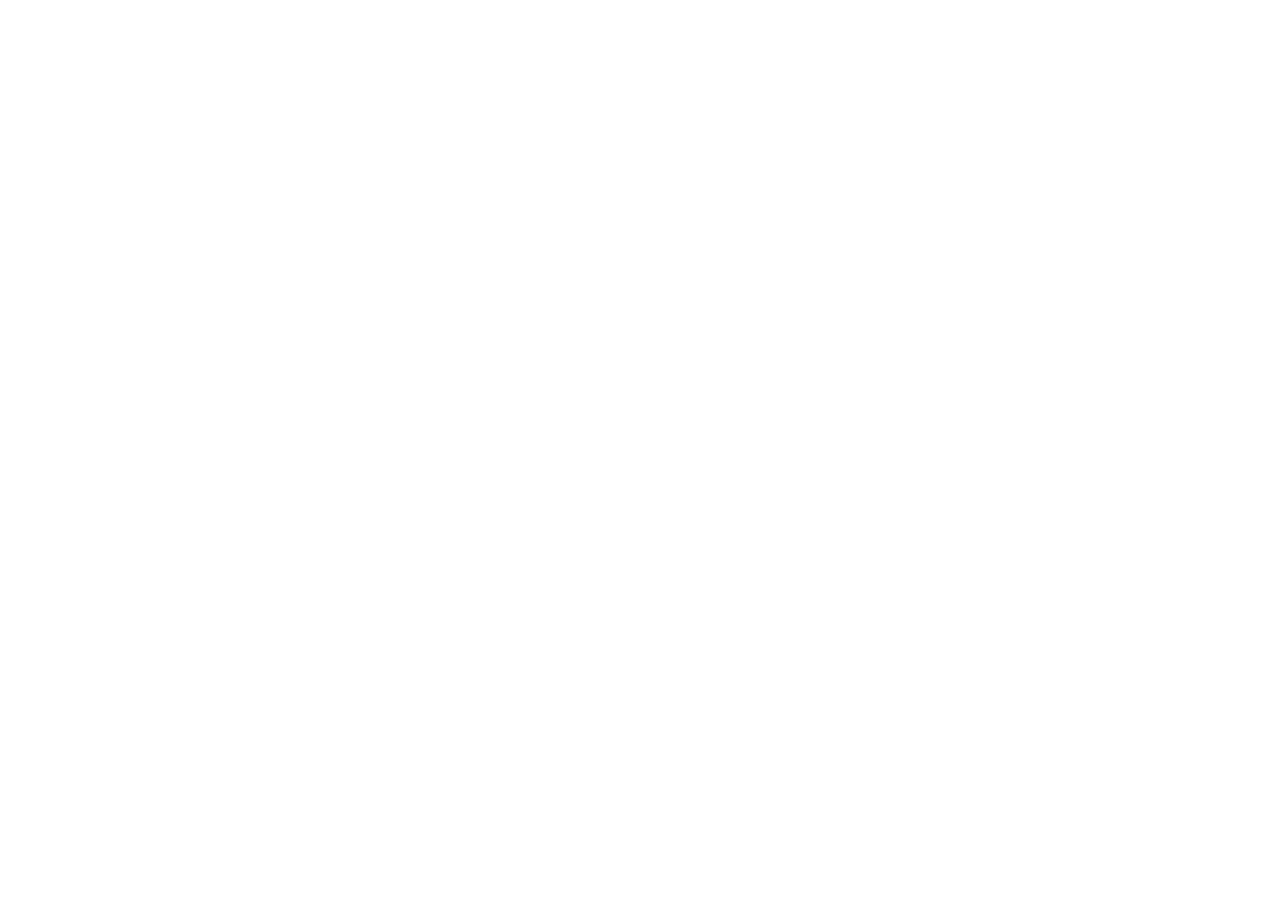
==== commit 6daf8f49: "Update footer copyright with automatic year and ABCD Ventures link" ====
--- a/index.html
+++ b/index.html
@@ -4,7 +4,7 @@
 <meta charset="UTF-8"/>
 <meta name="viewport" content="width=device-width, initial-scale=1.0"/>
 <title>Ahwad — Modest Clothing for Muslim Women | Pakistan &amp; Middle East</title>
-<meta name="description" content="Ahwad is a modest fashion brand for Muslim working women in Pakistan and the Middle East. Elegant modest clothing, formal hijab styles, and occasion wear that honours your faith."/>
+<meta name="description" content="Ahwad is a modest fashion brand for Muslim working women in Pakistan and the Middle East. Elegant modest clothing, formal hijab styles, and occasion wear that honours[...]
 <meta name="keywords" content="modest fashion Pakistan, modest clothing Muslim women, Islamic formal wear, hijab fashion, modest workwear, halal fashion"/>
 <meta name="robots" content="index, follow"/>
 <link rel="canonical" href="https://ahwad.com/"/>
@@ -13,7 +13,7 @@
 <meta property="og:title" content="Ahwad — Modest Clothing for Muslim Women"/>
 <meta property="og:description" content="Elegant modest fashion for the Muslim working woman in Pakistan and the Middle East."/>
 <meta name="twitter:card" content="summary_large_image"/>
-<script type="application/ld+json">{"@context":"https://schema.org","@type":"ClothingStore","name":"Ahwad","description":"Modest fashion brand for Muslim women in Pakistan and the Middle East.","url":"https://ahwad.com","email":"founders.ahwad@gmail.com","sameAs":["https://www.facebook.com/AhwadPk/","https://www.instagram.com/ahwadpk/","https://www.threads.com/@ahwadpk"],"address":{"@type":"PostalAddress","addressLocality":"Islamabad","addressCountry":"PK"}}</script>
+<script type="application/ld+json">{"@context":"https://schema.org","@type":"ClothingStore","name":"Ahwad","description":"Modest fashion brand for Muslim women in Pakistan and the Middle East.","url":[...]
 <link rel="stylesheet" href="style.css"/>
 <style>
 /* ── LOADER ── */
@@ -329,7 +329,7 @@
         </a>
         <a class="dim" href="#" aria-label="TikTok — coming soon">
           <!-- TIKTOK: swap href="#" for your TikTok URL when ready -->
-          <svg viewBox="0 0 24 24"><path d="M19.59 6.69a4.83 4.83 0 01-3.77-4.25V2h-3.45v13.67a2.89 2.89 0 01-5.77 0 2.89 2.89 0 012.89-2.89c.28 0 .54.04.79.1V9.01a6.34 6.34 0 104.55 6.09V8.69a8.18 8.18 0 004.77 1.52V6.75a4.85 4.85 0 01-1-.06z"/></svg>TikTok
+          <svg viewBox="0 0 24 24"><path d="M19.59 6.69a4.83 4.83 0 01-3.77-4.25V2h-3.45v13.67a2.89 2.89 0 01-5.77 0 2.89 2.89 0 012.89-2.89c.28 0 .54.04.79.1V9.01a6.34 6.34 0 104.55 6.09V8.69a8.18 8.[...]
         </a>
       </div>
     </div>
@@ -362,12 +362,15 @@
     </div>
   </div>
   <div class="footer-bottom">
-    <p>© 2025 Ahwad. All rights reserved. Modest fashion for Muslim women.</p>
+    <p>© <span id="year"></span> Ahwad. All rights reserved. Modest fashion for Muslim women. A Project of <a href="https://www.abcdventureslimited.com" rel="noopener noreferrer" target="_blank">ABCD Ventures</a></p>
     <a href="privacy.html">Privacy Policy</a>
   </div>
 </footer>
 
 <script>
+// Auto-update year
+document.getElementById('year').textContent = new Date().getFullYear();
+
 /* ── LOADER ── */
 (function () {
   var chars = ['c0','c1','c2','c3','c4'];
@@ -420,4 +423,4 @@
 </script>
 <script src="nav.js"></script>
 </body>
-</html>
+</html>
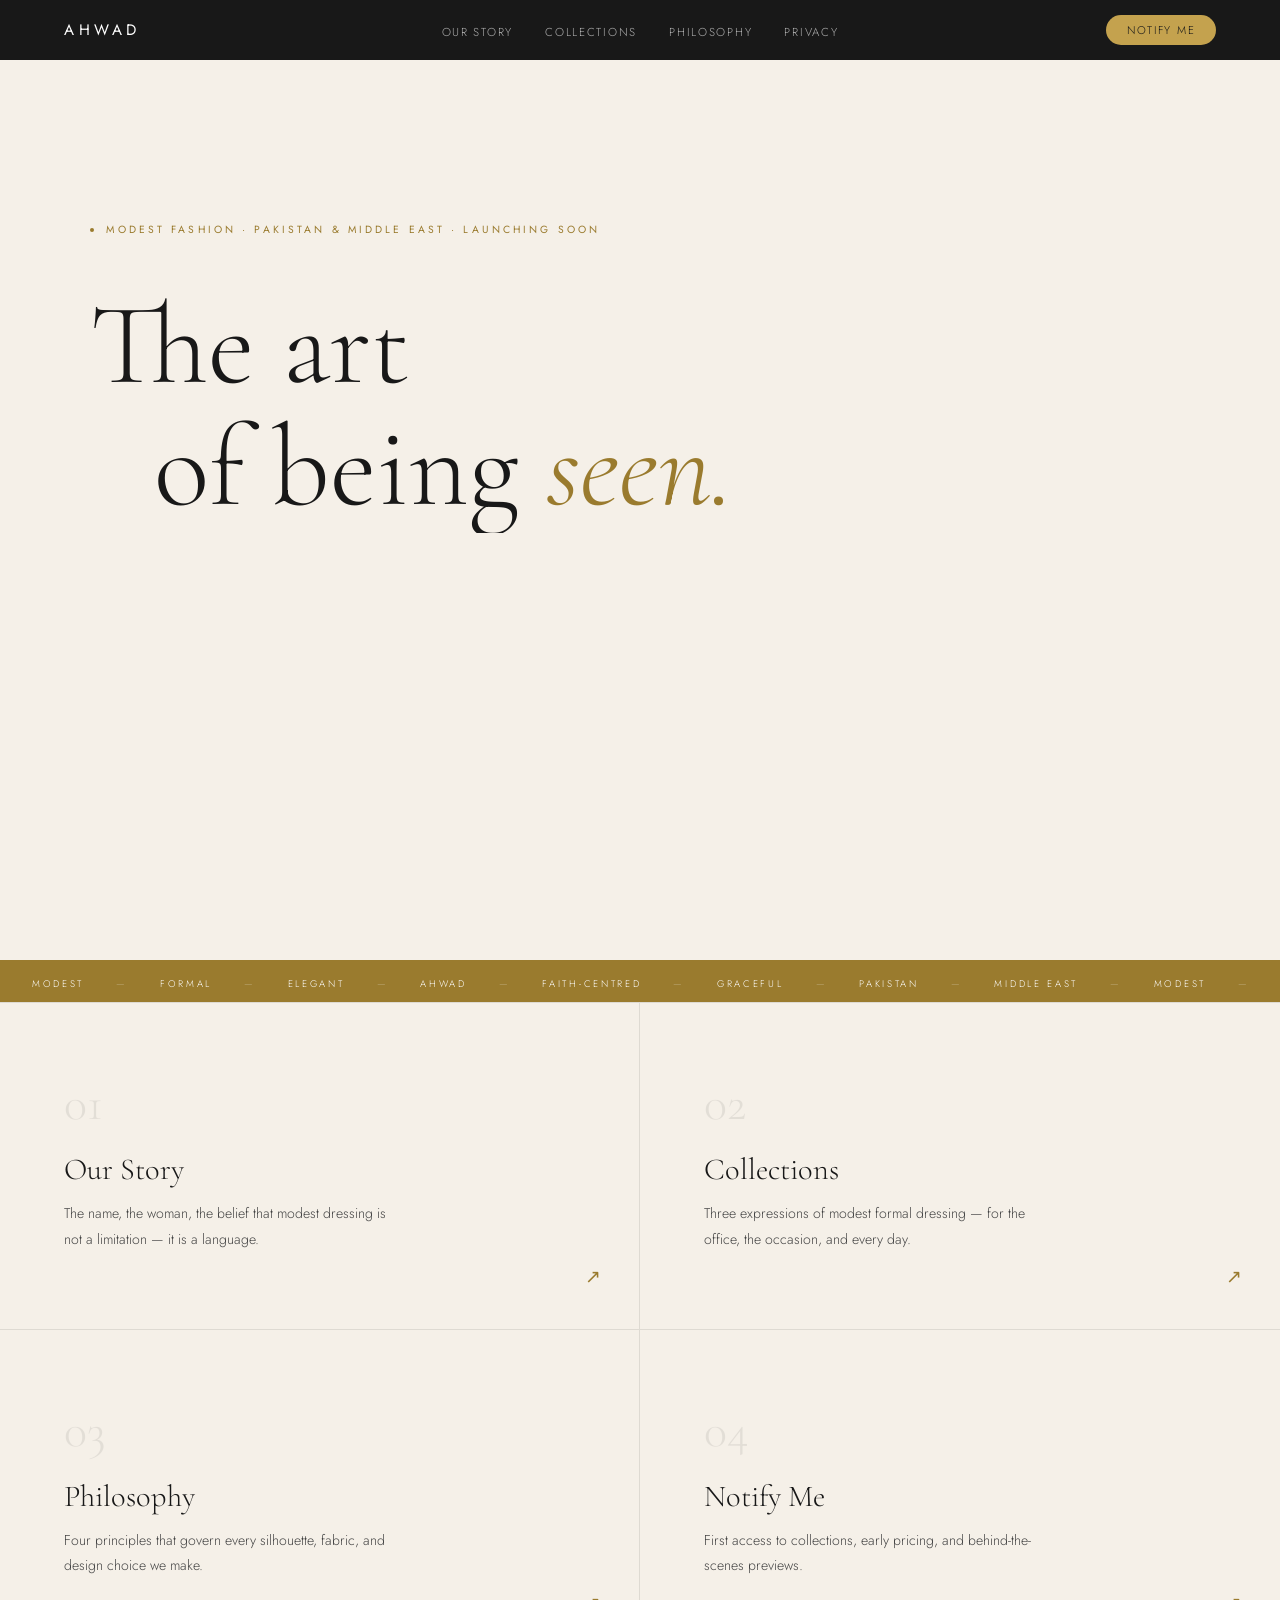
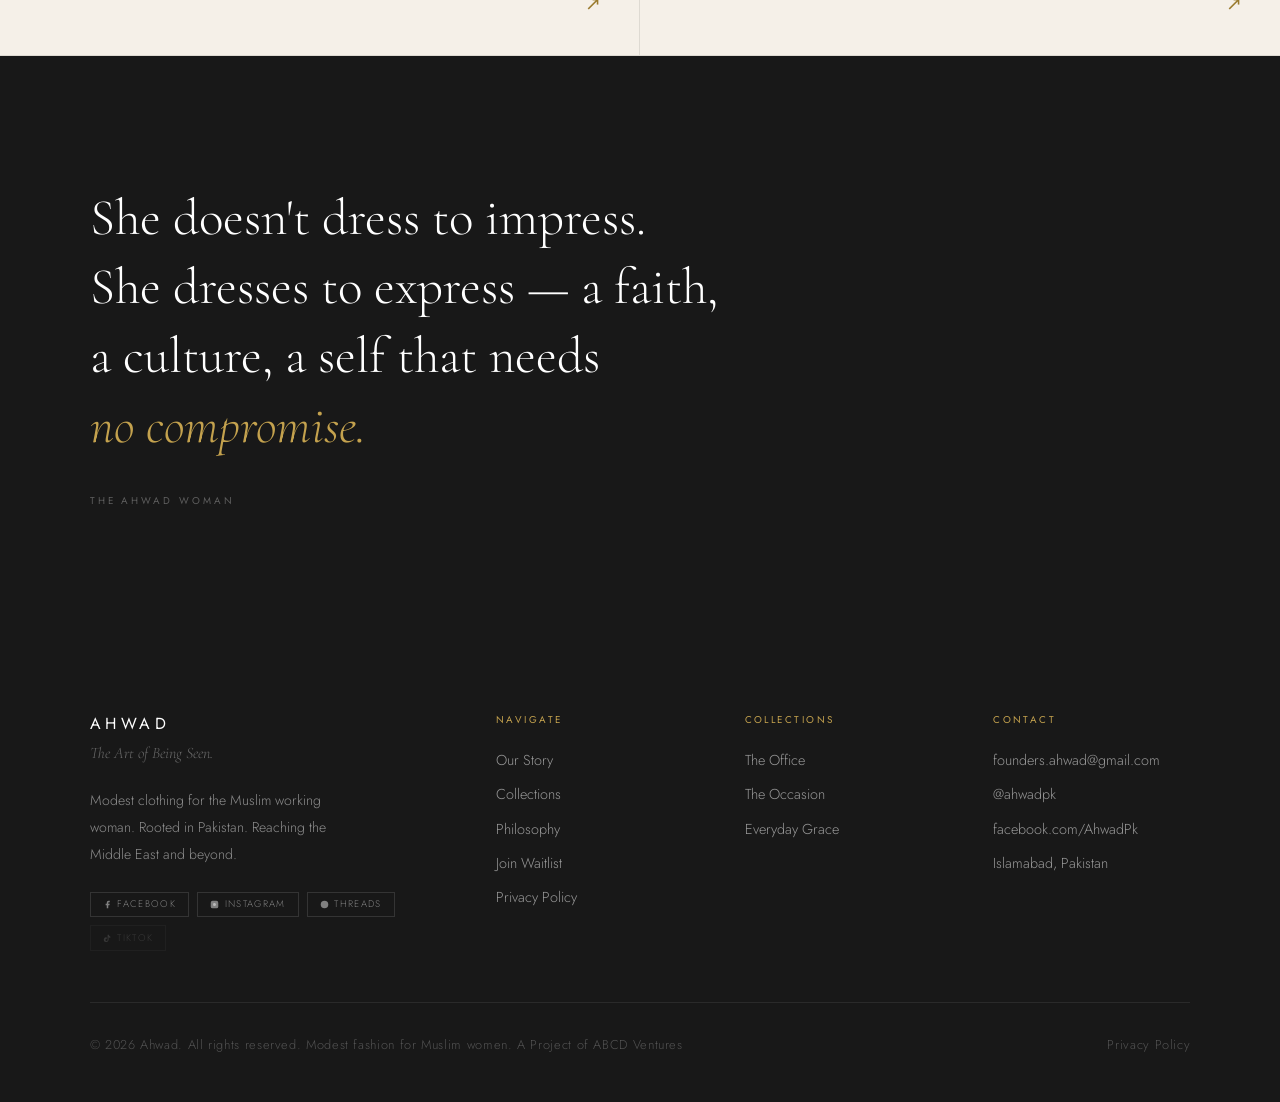
==== commit 4dc1ee7d: "Fix malformed index HTML after footer update" ====
--- a/index.html
+++ b/index.html
@@ -4,7 +4,7 @@
 <meta charset="UTF-8"/>
 <meta name="viewport" content="width=device-width, initial-scale=1.0"/>
 <title>Ahwad — Modest Clothing for Muslim Women | Pakistan &amp; Middle East</title>
-<meta name="description" content="Ahwad is a modest fashion brand for Muslim working women in Pakistan and the Middle East. Elegant modest clothing, formal hijab styles, and occasion wear that honours[...]
+<meta name="description" content="Ahwad is a modest fashion brand for Muslim working women in Pakistan and the Middle East. Elegant modest clothing, formal hijab styles, and occasion wear that honours your faith."/>
 <meta name="keywords" content="modest fashion Pakistan, modest clothing Muslim women, Islamic formal wear, hijab fashion, modest workwear, halal fashion"/>
 <meta name="robots" content="index, follow"/>
 <link rel="canonical" href="https://ahwad.com/"/>
@@ -13,7 +13,7 @@
 <meta property="og:title" content="Ahwad — Modest Clothing for Muslim Women"/>
 <meta property="og:description" content="Elegant modest fashion for the Muslim working woman in Pakistan and the Middle East."/>
 <meta name="twitter:card" content="summary_large_image"/>
-<script type="application/ld+json">{"@context":"https://schema.org","@type":"ClothingStore","name":"Ahwad","description":"Modest fashion brand for Muslim women in Pakistan and the Middle East.","url":[...]
+<script type="application/ld+json">{"@context":"https://schema.org","@type":"ClothingStore","name":"Ahwad","description":"Modest fashion brand for Muslim women in Pakistan and the Middle East.","url":"https://ahwad.com","email":"founders.ahwad@gmail.com","sameAs":["https://www.facebook.com/AhwadPk/","https://www.instagram.com/ahwadpk/","https://www.threads.com/@ahwadpk"],"address":{"@type":"PostalAddress","addressLocality":"Islamabad","addressCountry":"PK"}}</script>
 <link rel="stylesheet" href="style.css"/>
 <style>
 /* ── LOADER ── */
@@ -329,7 +329,7 @@
         </a>
         <a class="dim" href="#" aria-label="TikTok — coming soon">
           <!-- TIKTOK: swap href="#" for your TikTok URL when ready -->
-          <svg viewBox="0 0 24 24"><path d="M19.59 6.69a4.83 4.83 0 01-3.77-4.25V2h-3.45v13.67a2.89 2.89 0 01-5.77 0 2.89 2.89 0 012.89-2.89c.28 0 .54.04.79.1V9.01a6.34 6.34 0 104.55 6.09V8.69a8.18 8.[...]
+          <svg viewBox="0 0 24 24"><path d="M19.59 6.69a4.83 4.83 0 01-3.77-4.25V2h-3.45v13.67a2.89 2.89 0 01-5.77 0 2.89 2.89 0 012.89-2.89c.28 0 .54.04.79.1V9.01a6.34 6.34 0 104.55 6.09V8.69a8.18 8.18 0 004.77 1.52V6.75a4.85 4.85 0 01-1-.06z"/></svg>TikTok
         </a>
       </div>
     </div>
@@ -369,7 +369,8 @@
 
 <script>
 // Auto-update year
-document.getElementById('year').textContent = new Date().getFullYear();
+var year = document.getElementById('year');
+if (year) year.textContent = new Date().getFullYear();
 
 /* ── LOADER ── */
 (function () {
